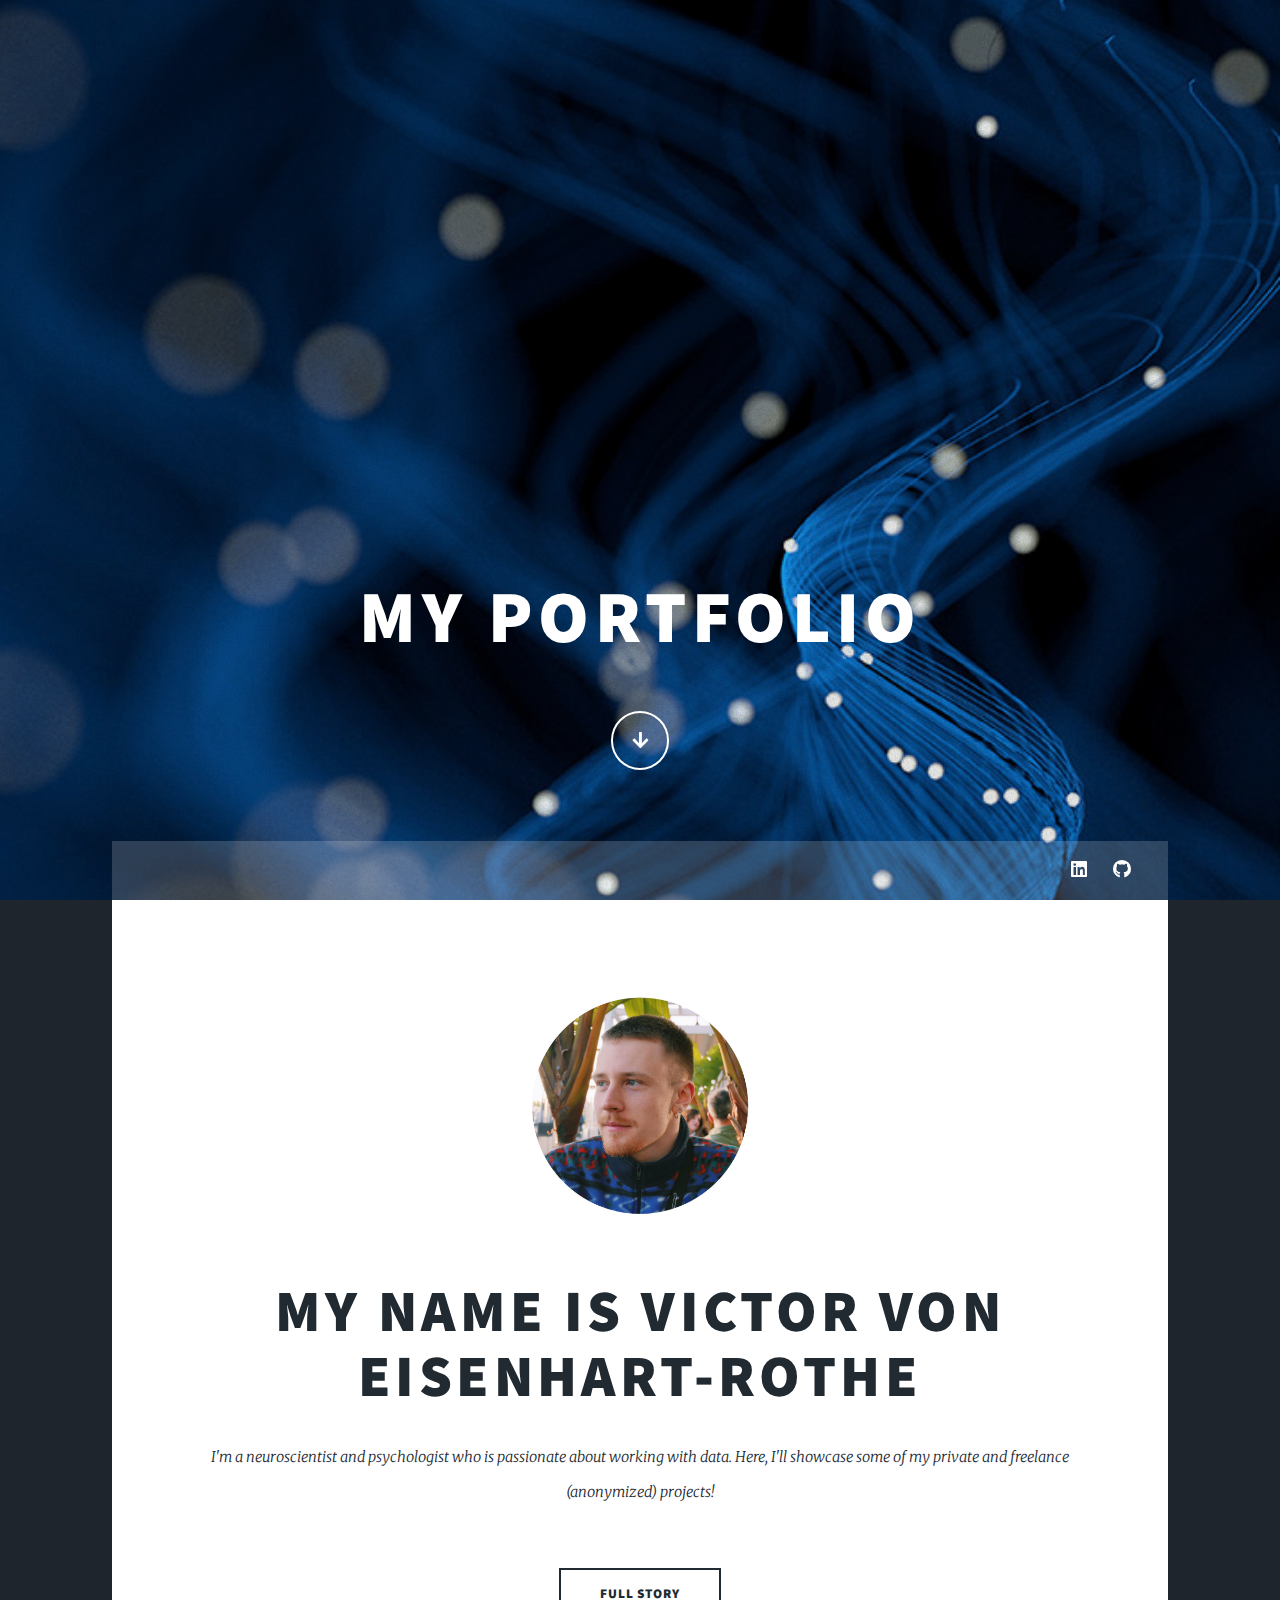
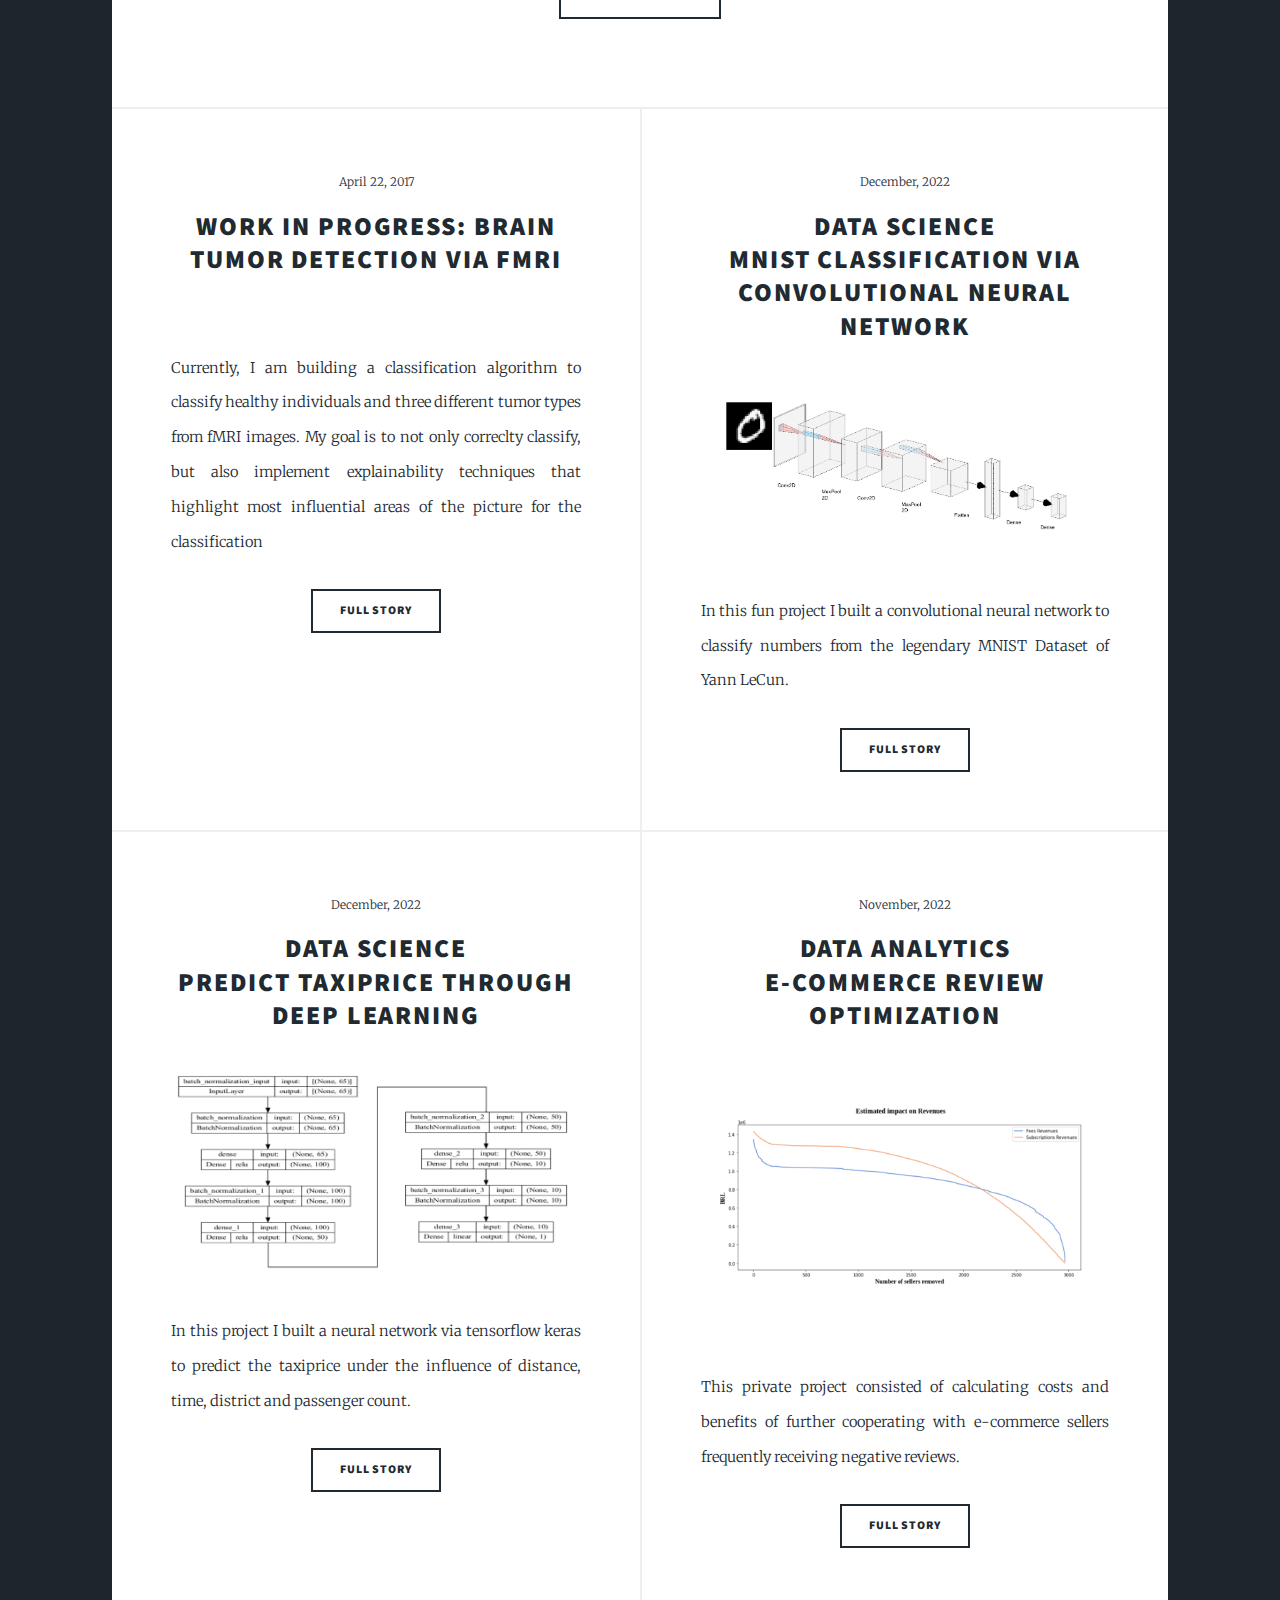
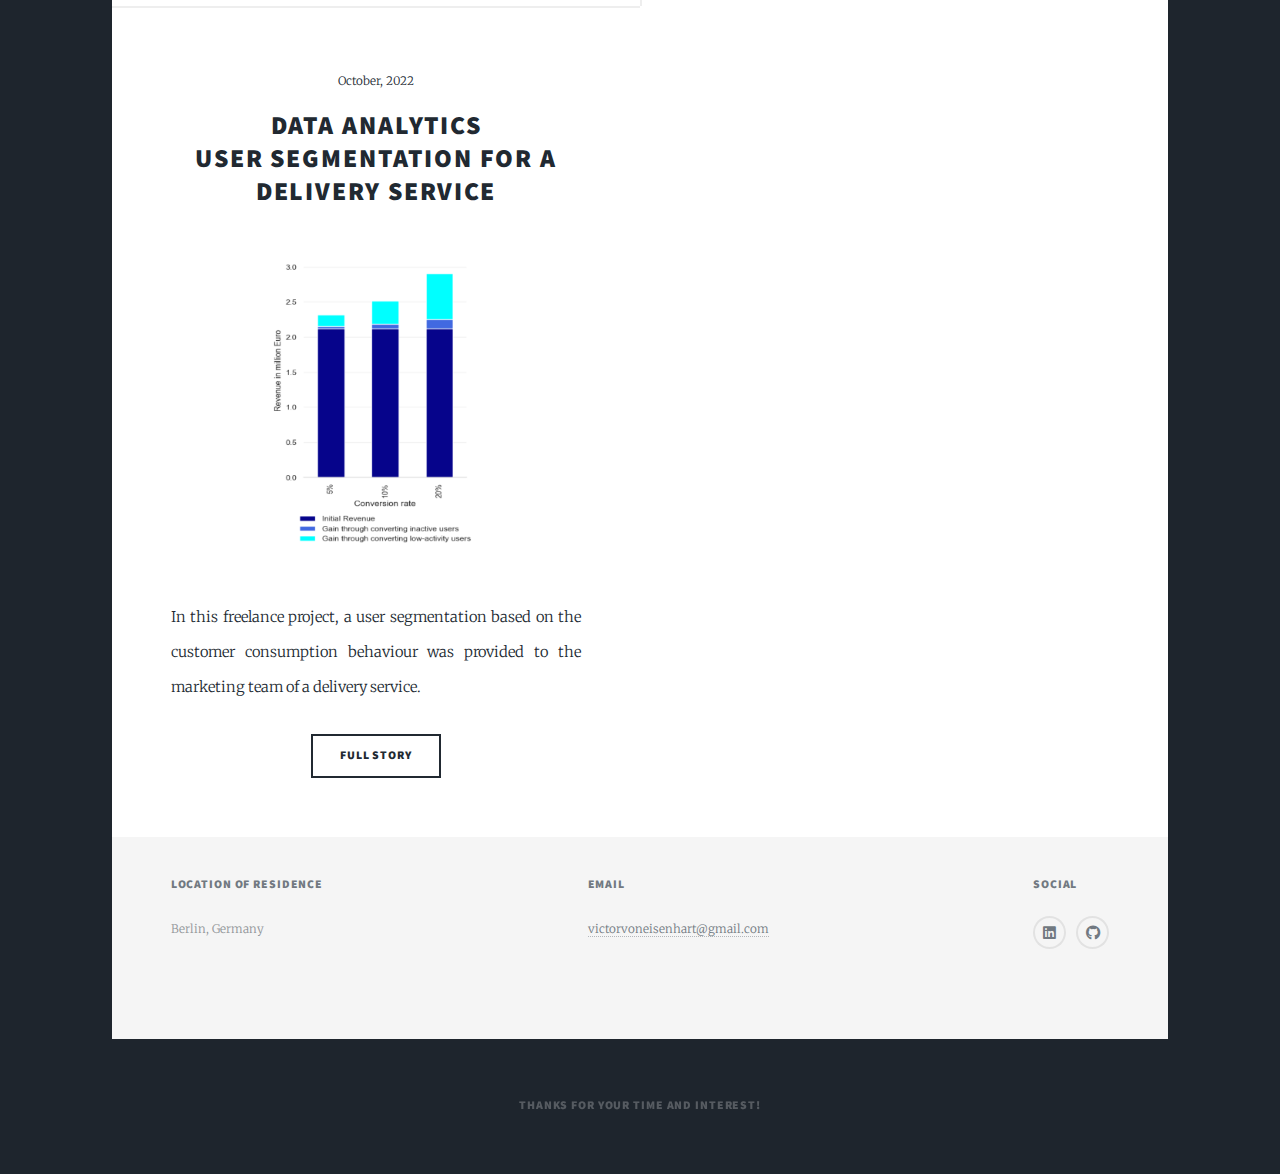
==== index.html @ d5efb704 "added projects" ====
<!DOCTYPE HTML>
<html>
	<head>
		<title>Portfolio - Victor von Eisenhart-Rothe</title>
		<meta charset="utf-8" />
		<meta name="viewport" content="width=device-width, initial-scale=1, user-scalable=no" />
		<link rel="stylesheet" href="assets/css/main.css" />
		<noscript><link rel="stylesheet" href="assets/css/noscript.css" /></noscript>
	</head>
	<body class="is-preload">

		<!-- Wrapper -->
			<div id="wrapper" class="fade-in">

				<!-- Intro -->
					<div id="intro">
						<h1> My Portfolio</h1>
						<p></p>
						<ul class="actions">
							<li><a href="#header" class="button icon solid solo fa-arrow-down scrolly">Continue</a></li>
						</ul>
					</div>

				<!-- Header -->
					<header id="header">
						<a class="logo">Portfolio</a>
					</header>

				<!-- Nav -->
					<nav id="nav">
						<ul class="links">

						</ul>
						<ul class="icons">
							<li><a href="https://www.linkedin.com/in/victor-von-eisenhart-rothe/" class="icon brands fa-linkedin"><span class="label">Instagram</span></a></li>
							<li><a href="https://github.com/Victorvone" class="icon brands fa-github"><span class="label">GitHub</span></a></li>
						</ul>
					</nav>

				<!-- Main -->
					<div id="main">

						<!-- Featured Post -->
							<article class="post featured">
                <a href="https://www.linkedin.com/in/victor-von-eisenhart-rothe" class="image main"><img src="images/Profle2.jpg" alt=""/></a>
                <header class="major">
									<h2>My name is Victor von Eisenhart-Rothe</h2>
									<p>I'm a neuroscientist and psychologist who is passionate about working with data. Here, I'll showcase some of my private and freelance (anonymized) projects!</p>
								</header>
                <ul class="actions special">
									<li><a href="#" class="button large">Full Story</a></li>
								</ul>
							</article>

						<!-- Posts -->
							<section class="posts">
								<!-- <article>
									<header>
										<span class="date">April 24, 2017</span>
										<h2><a href="#">Sed magna<br />
										ipsum faucibus</a></h2>
									</header>
									<a href="#" class="image fit"><img src="images/pic02.jpg" alt="" /></a>
									<p>Donec eget ex magna. Interdum et malesuada fames ac ante ipsum primis in faucibus. Pellentesque venenatis dolor imperdiet dolor mattis sagittis magna etiam.</p>
									<ul class="actions special">
										<li><a href="#" class="button">Full Story</a></li>
									</ul>
								</article> -->
								<article>
									<header>
										<span class="date">April 22, 2017</span>
										<h2><a href="#">Work in progress: Brain tumor detection via FMRI</a></h2>
									</header>
									<a href="#" class="image fit"><img src="images/fMRI.png" alt="" /></a>
									<p>Currently, I am building a classification algorithm to classify healthy individuals and three different tumor types from fMRI images.
                    My goal is to not only correclty classify, but also implement explainability techniques that highlight most influential areas of the picture for the classification</p>
									<ul class="actions special">
										<li><a href="#" class="button">Full Story</a></li>
									</ul>
								</article>
								<article>
									<header>
										<span class="date">December, 2022</span>
										<h2><a href="MNIST.html">Data Science <br> MNIST Classification via convolutional neural network</a></h2>
									</header>
									<a href="MNIST.html" class="image fit"><img src="images/CNN.png" alt="" /></a>
									<p>In this fun project I built a convolutional neural network to classify numbers from the legendary MNIST Dataset of Yann LeCun.</p>
									<ul class="actions special">
										<li><a href="MNIST.html" class="button">Full Story</a></li>
									</ul>
								</article>
								<article>
									<header>
										<span class="date">December, 2022</span>
										<h2><a href="Taxifare.html">Data Science<br>
										Predict taxiprice through deep learning</a></h2>
									</header>
									<a href="#Taxifare.html" class="image fit"><img src="images/NeuralNetwork.png" alt="" /></a>
									<p> In this project I built a neural network via tensorflow keras to predict the taxiprice under the influence of distance, time, district and passenger count. </p>
									<ul class="actions special">
										<li><a href="Taxifare.html" class="button">Full Story</a></li>
									</ul>
								</article>
								<article>
									<header>
										<span class="date">November, 2022</span>
										<h2><a href="Olist.html"> Data Analytics <br>
                      E-commerce review optimization </a></h2>
									</header>
									<a href="Olist.html" class="image fit"><img src="images/Olist.png" alt="" /></a>
									<p> This private project consisted of calculating costs and benefits of further cooperating with e-commerce sellers frequently receiving negative reviews.</p>
									<ul class="actions special">
										<li><a href="Olist.html" class="button">Full Story</a></li>
									</ul>
								</article>
								<article>
									<header>
										<span class="date">October, 2022</span>
										<h2><a href="#"> Data Analytics <br>
                      User segmentation for a delivery service</a></h2>
									</header>
									<a href="UserSegmentation.html" class="image fit"><img src="images/UserSegmentation2.png" alt="" /></a>
									<p>In this freelance project, a user segmentation based on the customer consumption behaviour was provided to the marketing team of a delivery service.</p>
									<ul class="actions special">
										<li><a href="UserSegmentation.html" class="button">Full Story</a></li>
									</ul>
								</article>
							</section>

						<!-- Footer
							<footer>
								< <div class="pagination">
									a href="#" class="previous">Prev</a>
									<a href="#" class="page active">1</a>
									<a href="#" class="page">2</a>
									<a href="#" class="page">3</a>
									<span class="extra">&hellip;</span>
									<a href="#" class="page">8</a>
									<a href="#" class="page">9</a>
									<a href="#" class="page">10</a>
									<a href="#" class="next">Next</a>
								</div>
							</footer> -->

					</div>

				<!-- Footer -->
					<footer id="footer">
						<section class="split contact">
							<section class="alt">
                <div style="display:flex; justify-content: space-between;">
                  <div>
                    <h3>Location of residence</h3>
                    <p>Berlin, Germany</p>
                  </div>
                  <div>
                    <h3>Email</h3>
								    <p><a href="victorvoneisenhart@gmail.com">victorvoneisenhart@gmail.com</a></p>
                  </div>
                  <div>
                    <h3>Social</h3>
								    <ul class="icons alt">
									    <li><a href="https://www.linkedin.com/in/victor-von-eisenhart-rothe/" class="icon brands fa-linkedin"><span class="label">Instagram</span></a></li>
							        <li><a href="https://github.com/Victorvone" class="icon brands fa-github"><span class="label">GitHub</span></a></li>
                  </div>
                </div>
              </section>
					</footer>

				<!-- Copyright -->
					<div id="copyright">
						<ul><li>Thanks for your time and interest! </li></ul>
					</div>
			</div>
		<!-- Scripts -->
			<script src="assets/js/jquery.min.js"></script>
			<script src="assets/js/jquery.scrollex.min.js"></script>
			<script src="assets/js/jquery.scrolly.min.js"></script>
			<script src="assets/js/browser.min.js"></script>
			<script src="assets/js/breakpoints.min.js"></script>
			<script src="assets/js/util.js"></script>
			<script src="assets/js/main.js"></script>
	</body>
</html>
---- assets/css/main.css ----
@import url(fontawesome-all.min.css);
@import url("https://fonts.googleapis.com/css?family=Merriweather:300,700,300italic,700italic|Source+Sans+Pro:900");

html, body, div, span, applet, object,
iframe, h1, h2, h3, h4, h5, h6, p, blockquote,
pre, a, abbr, acronym, address, big, cite,
code, del, dfn, em, img, ins, kbd, q, s, samp,
small, strike, strong, sub, sup, tt, var, b,
u, i, center, dl, dt, dd, ol, ul, li, fieldset,
form, label, legend, table, caption, tbody,
tfoot, thead, tr, th, td, article, aside,
canvas, details, embed, figure, figcaption,
footer, header, hgroup, menu, nav, output, ruby,
section, summary, time, mark, audio, video {
	margin: 0;
	padding: 0;
	border: 0;
	font-size: 100%;
	font: inherit;
	vertical-align: baseline;}

article, aside, details, figcaption, figure,
footer, header, hgroup, menu, nav, section {
	display: block;}

body {
	line-height: 1;
}

ol, ul {
	list-style: none;
}

blockquote, q {
	quotes: none;
}

	blockquote:before, blockquote:after, q:before, q:after {
		content: '';
		content: none;
	}

table {
	border-collapse: collapse;
	border-spacing: 0;
}

body {
	-webkit-text-size-adjust: none;
}

mark {
	background-color: transparent;
	color: inherit;
}

input::-moz-focus-inner {
	border: 0;
	padding: 0;
}

input, select, textarea {
	-moz-appearance: none;
	-webkit-appearance: none;
	-ms-appearance: none;
	appearance: none;
}

/* Basic */

	@-ms-viewport {
		width: device-width;
	}

	body {
		-ms-overflow-style: scrollbar;
	}

	@media screen and (max-width: 480px) {

		html, body {
			min-width: 320px;
		}

	}

	html {
		box-sizing: border-box;
	}

	*, *:before, *:after {
		box-sizing: inherit;
	}

	body {
		background-color: #1e252d;
	}

		body.is-preload *, body.is-preload *:before, body.is-preload *:after {
			-moz-animation: none !important;
			-webkit-animation: none !important;
			-ms-animation: none !important;
			animation: none !important;
			-moz-transition: none !important;
			-webkit-transition: none !important;
			-ms-transition: none !important;
			transition: none !important;
		}

/* Type */

	html {
		font-size: 16pt;
	}

		@media screen and (max-width: 1680px) {

			html {
				font-size: 12pt;
			}

		}

		@media screen and (max-width: 1280px) {

			html {
				font-size: 11pt;
			}

		}

		@media screen and (max-width: 360px) {

			html {
				font-size: 10pt;
			}

		}

	body {
		color: #212931;
	}

	body, input, select, textarea {
		font-family: "Merriweather", Georgia, serif;
		font-weight: 300;
		font-size: 1rem;
		line-height: 2.375;
	}

	a {
		-moz-transition: color 0.2s ease-in-out, background-color 0.2s ease-in-out, border-color 0.2s ease-in-out, box-shadow 0.2s ease-in-out;
		-webkit-transition: color 0.2s ease-in-out, background-color 0.2s ease-in-out, border-color 0.2s ease-in-out, box-shadow 0.2s ease-in-out;
		-ms-transition: color 0.2s ease-in-out, background-color 0.2s ease-in-out, border-color 0.2s ease-in-out, box-shadow 0.2s ease-in-out;
		transition: color 0.2s ease-in-out, background-color 0.2s ease-in-out, border-color 0.2s ease-in-out, box-shadow 0.2s ease-in-out;
		border-bottom: dotted 1px;
		text-decoration: none;
	}

		a:hover {
			border-bottom-color: transparent;
		}

	strong, b {
		font-weight: 600;
	}

	em, i {
		font-style: italic;
	}

	p {
		text-align: justify;
		margin: 0 0 2rem 0;
	}

	h1, h2, h3, h4, h5, h6 {
		font-family: "Source Sans Pro", Helvetica, sans-serif;
		font-weight: 900;
		line-height: 1.5;
		letter-spacing: 0.075em;
		text-transform: uppercase;
		margin: 0 0 1rem 0;
	}

		h1 a, h2 a, h3 a, h4 a, h5 a, h6 a {
			border-bottom: 0;
			color: inherit;
			text-decoration: none;
		}

	h1 {
		font-size: 4rem;
		line-height: 1.1;
		margin: 0 0 2rem 0;
	}

	h2 {
		font-size: 1.75rem;
		line-height: 1.3;
		margin: 0 0 1.5rem 0;
	}

	h3 {
		font-size: 1.25rem;
		margin: 0 0 1.5rem 0;
	}

	h4 {
		font-size: 1rem;
	}

	h5 {
		font-size: 0.9rem;
	}

	h6 {
		font-size: 0.8rem;
	}

	sub {
		font-size: 0.8rem;
		position: relative;
		top: 0.5rem;
	}

	sup {
		font-size: 0.8rem;
		position: relative;
		top: -0.5rem;
	}

	blockquote {
		border-left: solid 4px;
		font-style: italic;
		margin: 0 0 2rem 0;
		padding: 0.5rem 0 0.5rem 2rem;
	}

	code {
		border: solid 2px;
		font-family: "Courier New", monospace;
		font-size: 0.9rem;
		margin: 0 0.25rem;
		padding: 0.25rem 0.65rem;
	}

	pre {
		-webkit-overflow-scrolling: touch;
		font-family: "Courier New", monospace;
		font-size: 0.9rem;
		margin: 0 0 2rem 0;
	}

		pre code {
			display: block;
			line-height: 1.75;
			padding: 1rem 1.5rem;
			overflow-x: auto;
		}

	hr {
		border: 0;
		border-bottom: solid 2px;
		margin: 3rem 0;
	}

		hr.major {
			margin: 5rem 0;
		}

	.align-left {
		text-align: left;
	}

	.align-center {
		text-align: center;
	}

	.align-right {
		text-align: right;
	}

	input, select, textarea {
		color: #212931;
	}

	a {
		color: #212931;
		border-bottom-color: rgba(33, 41, 49, 0.5);
	}

		a:hover {
			border-bottom-color: transparent;
			color: #18bfef !important;
		}

	strong, b {
		color: #212931;
	}

	h1, h2, h3, h4, h5, h6 {
		color: #212931;
	}

	blockquote {
		border-left-color: #eeeeee;
	}

	code {
		background: rgba(220, 220, 220, 0.25);
		border-color: #eeeeee;
	}

	hr {
		border-bottom-color: #eeeeee;
	}

/* Row */

	.row {
		display: flex;
		flex-wrap: wrap;
		box-sizing: border-box;
		align-items: stretch;
	}

		.row > * {
			box-sizing: border-box;
		}

		.row.gtr-uniform > * > :last-child {
			margin-bottom: 0;
		}

		.row.aln-left {
			justify-content: flex-start;
		}

		.row.aln-center {
			justify-content: center;
		}

		.row.aln-right {
			justify-content: flex-end;
		}

		.row.aln-top {
			align-items: flex-start;
		}

		.row.aln-middle {
			align-items: center;
		}

		.row.aln-bottom {
			align-items: flex-end;
		}

		.row > .imp {
			order: -1;
		}

		.row > .col-1 {
			width: 8.33333%;
		}

		.row > .off-1 {
			margin-left: 8.33333%;
		}

		.row > .col-2 {
			width: 16.66667%;
		}

		.row > .off-2 {
			margin-left: 16.66667%;
		}

		.row > .col-3 {
			width: 25%;
		}

		.row > .off-3 {
			margin-left: 25%;
		}

		.row > .col-4 {
			width: 33.33333%;
		}

		.row > .off-4 {
			margin-left: 33.33333%;
		}

		.row > .col-5 {
			width: 41.66667%;
		}

		.row > .off-5 {
			margin-left: 41.66667%;
		}

		.row > .col-6 {
			width: 50%;
		}

		.row > .off-6 {
			margin-left: 50%;
		}

		.row > .col-7 {
			width: 58.33333%;
		}

		.row > .off-7 {
			margin-left: 58.33333%;
		}

		.row > .col-8 {
			width: 66.66667%;
		}

		.row > .off-8 {
			margin-left: 66.66667%;
		}

		.row > .col-9 {
			width: 75%;
		}

		.row > .off-9 {
			margin-left: 75%;
		}

		.row > .col-10 {
			width: 83.33333%;
		}

		.row > .off-10 {
			margin-left: 83.33333%;
		}

		.row > .col-11 {
			width: 91.66667%;
		}

		.row > .off-11 {
			margin-left: 91.66667%;
		}

		.row > .col-12 {
			width: 100%;
		}

		.row > .off-12 {
			margin-left: 100%;
		}

		.row.gtr-0 {
			margin-top: 0;
			margin-left: 0rem;
		}

			.row.gtr-0 > * {
				padding: 0 0 0 0rem;
			}

			.row.gtr-0.gtr-uniform {
				margin-top: 0rem;
			}

				.row.gtr-0.gtr-uniform > * {
					padding-top: 0rem;
				}

		.row.gtr-25 {
			margin-top: 0;
			margin-left: -0.375rem;
		}

			.row.gtr-25 > * {
				padding: 0 0 0 0.375rem;
			}

			.row.gtr-25.gtr-uniform {
				margin-top: -0.375rem;
			}

				.row.gtr-25.gtr-uniform > * {
					padding-top: 0.375rem;
				}

		.row.gtr-50 {
			margin-top: 0;
			margin-left: -0.75rem;
		}

			.row.gtr-50 > * {
				padding: 0 0 0 0.75rem;
			}

			.row.gtr-50.gtr-uniform {
				margin-top: -0.75rem;
			}

				.row.gtr-50.gtr-uniform > * {
					padding-top: 0.75rem;
				}

		.row {
			margin-top: 0;
			margin-left: -1.5rem;
		}

			.row > * {
				padding: 0 0 0 1.5rem;
			}

			.row.gtr-uniform {
				margin-top: -1.5rem;
			}

				.row.gtr-uniform > * {
					padding-top: 1.5rem;
				}

		.row.gtr-150 {
			margin-top: 0;
			margin-left: -2.25rem;
		}

			.row.gtr-150 > * {
				padding: 0 0 0 2.25rem;
			}

			.row.gtr-150.gtr-uniform {
				margin-top: -2.25rem;
			}

				.row.gtr-150.gtr-uniform > * {
					padding-top: 2.25rem;
				}

		.row.gtr-200 {
			margin-top: 0;
			margin-left: -3rem;
		}

			.row.gtr-200 > * {
				padding: 0 0 0 3rem;
			}

			.row.gtr-200.gtr-uniform {
				margin-top: -3rem;
			}

				.row.gtr-200.gtr-uniform > * {
					padding-top: 3rem;
				}

		@media screen and (max-width: 1680px) {

			.row {
				display: flex;
				flex-wrap: wrap;
				box-sizing: border-box;
				align-items: stretch;
			}

				.row > * {
					box-sizing: border-box;
				}

				.row.gtr-uniform > * > :last-child {
					margin-bottom: 0;
				}

				.row.aln-left {
					justify-content: flex-start;
				}

				.row.aln-center {
					justify-content: center;
				}

				.row.aln-right {
					justify-content: flex-end;
				}

				.row.aln-top {
					align-items: flex-start;
				}

				.row.aln-middle {
					align-items: center;
				}

				.row.aln-bottom {
					align-items: flex-end;
				}

				.row > .imp-xlarge {
					order: -1;
				}

				.row > .col-1-xlarge {
					width: 8.33333%;
				}

				.row > .off-1-xlarge {
					margin-left: 8.33333%;
				}

				.row > .col-2-xlarge {
					width: 16.66667%;
				}

				.row > .off-2-xlarge {
					margin-left: 16.66667%;
				}

				.row > .col-3-xlarge {
					width: 25%;
				}

				.row > .off-3-xlarge {
					margin-left: 25%;
				}

				.row > .col-4-xlarge {
					width: 33.33333%;
				}

				.row > .off-4-xlarge {
					margin-left: 33.33333%;
				}

				.row > .col-5-xlarge {
					width: 41.66667%;
				}

				.row > .off-5-xlarge {
					margin-left: 41.66667%;
				}

				.row > .col-6-xlarge {
					width: 50%;
				}

				.row > .off-6-xlarge {
					margin-left: 50%;
				}

				.row > .col-7-xlarge {
					width: 58.33333%;
				}

				.row > .off-7-xlarge {
					margin-left: 58.33333%;
				}

				.row > .col-8-xlarge {
					width: 66.66667%;
				}

				.row > .off-8-xlarge {
					margin-left: 66.66667%;
				}

				.row > .col-9-xlarge {
					width: 75%;
				}

				.row > .off-9-xlarge {
					margin-left: 75%;
				}

				.row > .col-10-xlarge {
					width: 83.33333%;
				}

				.row > .off-10-xlarge {
					margin-left: 83.33333%;
				}

				.row > .col-11-xlarge {
					width: 91.66667%;
				}

				.row > .off-11-xlarge {
					margin-left: 91.66667%;
				}

				.row > .col-12-xlarge {
					width: 100%;
				}

				.row > .off-12-xlarge {
					margin-left: 100%;
				}

				.row.gtr-0 {
					margin-top: 0;
					margin-left: 0rem;
				}

					.row.gtr-0 > * {
						padding: 0 0 0 0rem;
					}

					.row.gtr-0.gtr-uniform {
						margin-top: 0rem;
					}

						.row.gtr-0.gtr-uniform > * {
							padding-top: 0rem;
						}

				.row.gtr-25 {
					margin-top: 0;
					margin-left: -0.375rem;
				}

					.row.gtr-25 > * {
						padding: 0 0 0 0.375rem;
					}

					.row.gtr-25.gtr-uniform {
						margin-top: -0.375rem;
					}

						.row.gtr-25.gtr-uniform > * {
							padding-top: 0.375rem;
						}

				.row.gtr-50 {
					margin-top: 0;
					margin-left: -0.75rem;
				}

					.row.gtr-50 > * {
						padding: 0 0 0 0.75rem;
					}

					.row.gtr-50.gtr-uniform {
						margin-top: -0.75rem;
					}

						.row.gtr-50.gtr-uniform > * {
							padding-top: 0.75rem;
						}

				.row {
					margin-top: 0;
					margin-left: -1.5rem;
				}

					.row > * {
						padding: 0 0 0 1.5rem;
					}

					.row.gtr-uniform {
						margin-top: -1.5rem;
					}

						.row.gtr-uniform > * {
							padding-top: 1.5rem;
						}

				.row.gtr-150 {
					margin-top: 0;
					margin-left: -2.25rem;
				}

					.row.gtr-150 > * {
						padding: 0 0 0 2.25rem;
					}

					.row.gtr-150.gtr-uniform {
						margin-top: -2.25rem;
					}

						.row.gtr-150.gtr-uniform > * {
							padding-top: 2.25rem;
						}

				.row.gtr-200 {
					margin-top: 0;
					margin-left: -3rem;
				}

					.row.gtr-200 > * {
						padding: 0 0 0 3rem;
					}

					.row.gtr-200.gtr-uniform {
						margin-top: -3rem;
					}

						.row.gtr-200.gtr-uniform > * {
							padding-top: 3rem;
						}

		}

		@media screen and (max-width: 1280px) {

			.row {
				display: flex;
				flex-wrap: wrap;
				box-sizing: border-box;
				align-items: stretch;
			}

				.row > * {
					box-sizing: border-box;
				}

				.row.gtr-uniform > * > :last-child {
					margin-bottom: 0;
				}

				.row.aln-left {
					justify-content: flex-start;
				}

				.row.aln-center {
					justify-content: center;
				}

				.row.aln-right {
					justify-content: flex-end;
				}

				.row.aln-top {
					align-items: flex-start;
				}

				.row.aln-middle {
					align-items: center;
				}

				.row.aln-bottom {
					align-items: flex-end;
				}

				.row > .imp-large {
					order: -1;
				}

				.row > .col-1-large {
					width: 8.33333%;
				}

				.row > .off-1-large {
					margin-left: 8.33333%;
				}

				.row > .col-2-large {
					width: 16.66667%;
				}

				.row > .off-2-large {
					margin-left: 16.66667%;
				}

				.row > .col-3-large {
					width: 25%;
				}

				.row > .off-3-large {
					margin-left: 25%;
				}

				.row > .col-4-large {
					width: 33.33333%;
				}

				.row > .off-4-large {
					margin-left: 33.33333%;
				}

				.row > .col-5-large {
					width: 41.66667%;
				}

				.row > .off-5-large {
					margin-left: 41.66667%;
				}

				.row > .col-6-large {
					width: 50%;
				}

				.row > .off-6-large {
					margin-left: 50%;
				}

				.row > .col-7-large {
					width: 58.33333%;
				}

				.row > .off-7-large {
					margin-left: 58.33333%;
				}

				.row > .col-8-large {
					width: 66.66667%;
				}

				.row > .off-8-large {
					margin-left: 66.66667%;
				}

				.row > .col-9-large {
					width: 75%;
				}

				.row > .off-9-large {
					margin-left: 75%;
				}

				.row > .col-10-large {
					width: 83.33333%;
				}

				.row > .off-10-large {
					margin-left: 83.33333%;
				}

				.row > .col-11-large {
					width: 91.66667%;
				}

				.row > .off-11-large {
					margin-left: 91.66667%;
				}

				.row > .col-12-large {
					width: 100%;
				}

				.row > .off-12-large {
					margin-left: 100%;
				}

				.row.gtr-0 {
					margin-top: 0;
					margin-left: 0rem;
				}

					.row.gtr-0 > * {
						padding: 0 0 0 0rem;
					}

					.row.gtr-0.gtr-uniform {
						margin-top: 0rem;
					}

						.row.gtr-0.gtr-uniform > * {
							padding-top: 0rem;
						}

				.row.gtr-25 {
					margin-top: 0;
					margin-left: -0.375rem;
				}

					.row.gtr-25 > * {
						padding: 0 0 0 0.375rem;
					}

					.row.gtr-25.gtr-uniform {
						margin-top: -0.375rem;
					}

						.row.gtr-25.gtr-uniform > * {
							padding-top: 0.375rem;
						}

				.row.gtr-50 {
					margin-top: 0;
					margin-left: -0.75rem;
				}

					.row.gtr-50 > * {
						padding: 0 0 0 0.75rem;
					}

					.row.gtr-50.gtr-uniform {
						margin-top: -0.75rem;
					}

						.row.gtr-50.gtr-uniform > * {
							padding-top: 0.75rem;
						}

				.row {
					margin-top: 0;
					margin-left: -1.5rem;
				}

					.row > * {
						padding: 0 0 0 1.5rem;
					}

					.row.gtr-uniform {
						margin-top: -1.5rem;
					}

						.row.gtr-uniform > * {
							padding-top: 1.5rem;
						}

				.row.gtr-150 {
					margin-top: 0;
					margin-left: -2.25rem;
				}

					.row.gtr-150 > * {
						padding: 0 0 0 2.25rem;
					}

					.row.gtr-150.gtr-uniform {
						margin-top: -2.25rem;
					}

						.row.gtr-150.gtr-uniform > * {
							padding-top: 2.25rem;
						}

				.row.gtr-200 {
					margin-top: 0;
					margin-left: -3rem;
				}

					.row.gtr-200 > * {
						padding: 0 0 0 3rem;
					}

					.row.gtr-200.gtr-uniform {
						margin-top: -3rem;
					}

						.row.gtr-200.gtr-uniform > * {
							padding-top: 3rem;
						}

		}

		@media screen and (max-width: 980px) {

			.row {
				display: flex;
				flex-wrap: wrap;
				box-sizing: border-box;
				align-items: stretch;
			}

				.row > * {
					box-sizing: border-box;
				}

				.row.gtr-uniform > * > :last-child {
					margin-bottom: 0;
				}

				.row.aln-left {
					justify-content: flex-start;
				}

				.row.aln-center {
					justify-content: center;
				}

				.row.aln-right {
					justify-content: flex-end;
				}

				.row.aln-top {
					align-items: flex-start;
				}

				.row.aln-middle {
					align-items: center;
				}

				.row.aln-bottom {
					align-items: flex-end;
				}

				.row > .imp-medium {
					order: -1;
				}

				.row > .col-1-medium {
					width: 8.33333%;
				}

				.row > .off-1-medium {
					margin-left: 8.33333%;
				}

				.row > .col-2-medium {
					width: 16.66667%;
				}

				.row > .off-2-medium {
					margin-left: 16.66667%;
				}

				.row > .col-3-medium {
					width: 25%;
				}

				.row > .off-3-medium {
					margin-left: 25%;
				}

				.row > .col-4-medium {
					width: 33.33333%;
				}

				.row > .off-4-medium {
					margin-left: 33.33333%;
				}

				.row > .col-5-medium {
					width: 41.66667%;
				}

				.row > .off-5-medium {
					margin-left: 41.66667%;
				}

				.row > .col-6-medium {
					width: 50%;
				}

				.row > .off-6-medium {
					margin-left: 50%;
				}

				.row > .col-7-medium {
					width: 58.33333%;
				}

				.row > .off-7-medium {
					margin-left: 58.33333%;
				}

				.row > .col-8-medium {
					width: 66.66667%;
				}

				.row > .off-8-medium {
					margin-left: 66.66667%;
				}

				.row > .col-9-medium {
					width: 75%;
				}

				.row > .off-9-medium {
					margin-left: 75%;
				}

				.row > .col-10-medium {
					width: 83.33333%;
				}

				.row > .off-10-medium {
					margin-left: 83.33333%;
				}

				.row > .col-11-medium {
					width: 91.66667%;
				}

				.row > .off-11-medium {
					margin-left: 91.66667%;
				}

				.row > .col-12-medium {
					width: 100%;
				}

				.row > .off-12-medium {
					margin-left: 100%;
				}

				.row.gtr-0 {
					margin-top: 0;
					margin-left: 0rem;
				}

					.row.gtr-0 > * {
						padding: 0 0 0 0rem;
					}

					.row.gtr-0.gtr-uniform {
						margin-top: 0rem;
					}

						.row.gtr-0.gtr-uniform > * {
							padding-top: 0rem;
						}

				.row.gtr-25 {
					margin-top: 0;
					margin-left: -0.375rem;
				}

					.row.gtr-25 > * {
						padding: 0 0 0 0.375rem;
					}

					.row.gtr-25.gtr-uniform {
						margin-top: -0.375rem;
					}

						.row.gtr-25.gtr-uniform > * {
							padding-top: 0.375rem;
						}

				.row.gtr-50 {
					margin-top: 0;
					margin-left: -0.75rem;
				}

					.row.gtr-50 > * {
						padding: 0 0 0 0.75rem;
					}

					.row.gtr-50.gtr-uniform {
						margin-top: -0.75rem;
					}

						.row.gtr-50.gtr-uniform > * {
							padding-top: 0.75rem;
						}

				.row {
					margin-top: 0;
					margin-left: -1.5rem;
				}

					.row > * {
						padding: 0 0 0 1.5rem;
					}

					.row.gtr-uniform {
						margin-top: -1.5rem;
					}

						.row.gtr-uniform > * {
							padding-top: 1.5rem;
						}

				.row.gtr-150 {
					margin-top: 0;
					margin-left: -2.25rem;
				}

					.row.gtr-150 > * {
						padding: 0 0 0 2.25rem;
					}

					.row.gtr-150.gtr-uniform {
						margin-top: -2.25rem;
					}

						.row.gtr-150.gtr-uniform > * {
							padding-top: 2.25rem;
						}

				.row.gtr-200 {
					margin-top: 0;
					margin-left: -3rem;
				}

					.row.gtr-200 > * {
						padding: 0 0 0 3rem;
					}

					.row.gtr-200.gtr-uniform {
						margin-top: -3rem;
					}

						.row.gtr-200.gtr-uniform > * {
							padding-top: 3rem;
						}

		}

		@media screen and (max-width: 736px) {

			.row {
				display: flex;
				flex-wrap: wrap;
				box-sizing: border-box;
				align-items: stretch;
			}

				.row > * {
					box-sizing: border-box;
				}

				.row.gtr-uniform > * > :last-child {
					margin-bottom: 0;
				}

				.row.aln-left {
					justify-content: flex-start;
				}

				.row.aln-center {
					justify-content: center;
				}

				.row.aln-right {
					justify-content: flex-end;
				}

				.row.aln-top {
					align-items: flex-start;
				}

				.row.aln-middle {
					align-items: center;
				}

				.row.aln-bottom {
					align-items: flex-end;
				}

				.row > .imp-small {
					order: -1;
				}

				.row > .col-1-small {
					width: 8.33333%;
				}

				.row > .off-1-small {
					margin-left: 8.33333%;
				}

				.row > .col-2-small {
					width: 16.66667%;
				}

				.row > .off-2-small {
					margin-left: 16.66667%;
				}

				.row > .col-3-small {
					width: 25%;
				}

				.row > .off-3-small {
					margin-left: 25%;
				}

				.row > .col-4-small {
					width: 33.33333%;
				}

				.row > .off-4-small {
					margin-left: 33.33333%;
				}

				.row > .col-5-small {
					width: 41.66667%;
				}

				.row > .off-5-small {
					margin-left: 41.66667%;
				}

				.row > .col-6-small {
					width: 50%;
				}

				.row > .off-6-small {
					margin-left: 50%;
				}

				.row > .col-7-small {
					width: 58.33333%;
				}

				.row > .off-7-small {
					margin-left: 58.33333%;
				}

				.row > .col-8-small {
					width: 66.66667%;
				}

				.row > .off-8-small {
					margin-left: 66.66667%;
				}

				.row > .col-9-small {
					width: 75%;
				}

				.row > .off-9-small {
					margin-left: 75%;
				}

				.row > .col-10-small {
					width: 83.33333%;
				}

				.row > .off-10-small {
					margin-left: 83.33333%;
				}

				.row > .col-11-small {
					width: 91.66667%;
				}

				.row > .off-11-small {
					margin-left: 91.66667%;
				}

				.row > .col-12-small {
					width: 100%;
				}

				.row > .off-12-small {
					margin-left: 100%;
				}

				.row.gtr-0 {
					margin-top: 0;
					margin-left: 0rem;
				}

					.row.gtr-0 > * {
						padding: 0 0 0 0rem;
					}

					.row.gtr-0.gtr-uniform {
						margin-top: 0rem;
					}

						.row.gtr-0.gtr-uniform > * {
							padding-top: 0rem;
						}

				.row.gtr-25 {
					margin-top: 0;
					margin-left: -0.375rem;
				}

					.row.gtr-25 > * {
						padding: 0 0 0 0.375rem;
					}

					.row.gtr-25.gtr-uniform {
						margin-top: -0.375rem;
					}

						.row.gtr-25.gtr-uniform > * {
							padding-top: 0.375rem;
						}

				.row.gtr-50 {
					margin-top: 0;
					margin-left: -0.75rem;
				}

					.row.gtr-50 > * {
						padding: 0 0 0 0.75rem;
					}

					.row.gtr-50.gtr-uniform {
						margin-top: -0.75rem;
					}

						.row.gtr-50.gtr-uniform > * {
							padding-top: 0.75rem;
						}

				.row {
					margin-top: 0;
					margin-left: -1.5rem;
				}

					.row > * {
						padding: 0 0 0 1.5rem;
					}

					.row.gtr-uniform {
						margin-top: -1.5rem;
					}

						.row.gtr-uniform > * {
							padding-top: 1.5rem;
						}

				.row.gtr-150 {
					margin-top: 0;
					margin-left: -2.25rem;
				}

					.row.gtr-150 > * {
						padding: 0 0 0 2.25rem;
					}

					.row.gtr-150.gtr-uniform {
						margin-top: -2.25rem;
					}

						.row.gtr-150.gtr-uniform > * {
							padding-top: 2.25rem;
						}

				.row.gtr-200 {
					margin-top: 0;
					margin-left: -3rem;
				}

					.row.gtr-200 > * {
						padding: 0 0 0 3rem;
					}

					.row.gtr-200.gtr-uniform {
						margin-top: -3rem;
					}

						.row.gtr-200.gtr-uniform > * {
							padding-top: 3rem;
						}

		}

		@media screen and (max-width: 480px) {

			.row {
				display: flex;
				flex-wrap: wrap;
				box-sizing: border-box;
				align-items: stretch;
			}

				.row > * {
					box-sizing: border-box;
				}

				.row.gtr-uniform > * > :last-child {
					margin-bottom: 0;
				}

				.row.aln-left {
					justify-content: flex-start;
				}

				.row.aln-center {
					justify-content: center;
				}

				.row.aln-right {
					justify-content: flex-end;
				}

				.row.aln-top {
					align-items: flex-start;
				}

				.row.aln-middle {
					align-items: center;
				}

				.row.aln-bottom {
					align-items: flex-end;
				}

				.row > .imp-xsmall {
					order: -1;
				}

				.row > .col-1-xsmall {
					width: 8.33333%;
				}

				.row > .off-1-xsmall {
					margin-left: 8.33333%;
				}

				.row > .col-2-xsmall {
					width: 16.66667%;
				}

				.row > .off-2-xsmall {
					margin-left: 16.66667%;
				}

				.row > .col-3-xsmall {
					width: 25%;
				}

				.row > .off-3-xsmall {
					margin-left: 25%;
				}

				.row > .col-4-xsmall {
					width: 33.33333%;
				}

				.row > .off-4-xsmall {
					margin-left: 33.33333%;
				}

				.row > .col-5-xsmall {
					width: 41.66667%;
				}

				.row > .off-5-xsmall {
					margin-left: 41.66667%;
				}

				.row > .col-6-xsmall {
					width: 50%;
				}

				.row > .off-6-xsmall {
					margin-left: 50%;
				}

				.row > .col-7-xsmall {
					width: 58.33333%;
				}

				.row > .off-7-xsmall {
					margin-left: 58.33333%;
				}

				.row > .col-8-xsmall {
					width: 66.66667%;
				}

				.row > .off-8-xsmall {
					margin-left: 66.66667%;
				}

				.row > .col-9-xsmall {
					width: 75%;
				}

				.row > .off-9-xsmall {
					margin-left: 75%;
				}

				.row > .col-10-xsmall {
					width: 83.33333%;
				}

				.row > .off-10-xsmall {
					margin-left: 83.33333%;
				}

				.row > .col-11-xsmall {
					width: 91.66667%;
				}

				.row > .off-11-xsmall {
					margin-left: 91.66667%;
				}

				.row > .col-12-xsmall {
					width: 100%;
				}

				.row > .off-12-xsmall {
					margin-left: 100%;
				}

				.row.gtr-0 {
					margin-top: 0;
					margin-left: 0rem;
				}

					.row.gtr-0 > * {
						padding: 0 0 0 0rem;
					}

					.row.gtr-0.gtr-uniform {
						margin-top: 0rem;
					}

						.row.gtr-0.gtr-uniform > * {
							padding-top: 0rem;
						}

				.row.gtr-25 {
					margin-top: 0;
					margin-left: -0.375rem;
				}

					.row.gtr-25 > * {
						padding: 0 0 0 0.375rem;
					}

					.row.gtr-25.gtr-uniform {
						margin-top: -0.375rem;
					}

						.row.gtr-25.gtr-uniform > * {
							padding-top: 0.375rem;
						}

				.row.gtr-50 {
					margin-top: 0;
					margin-left: -0.75rem;
				}

					.row.gtr-50 > * {
						padding: 0 0 0 0.75rem;
					}

					.row.gtr-50.gtr-uniform {
						margin-top: -0.75rem;
					}

						.row.gtr-50.gtr-uniform > * {
							padding-top: 0.75rem;
						}

				.row {
					margin-top: 0;
					margin-left: -1.5rem;
				}

					.row > * {
						padding: 0 0 0 1.5rem;
					}

					.row.gtr-uniform {
						margin-top: -1.5rem;
					}

						.row.gtr-uniform > * {
							padding-top: 1.5rem;
						}

				.row.gtr-150 {
					margin-top: 0;
					margin-left: -2.25rem;
				}

					.row.gtr-150 > * {
						padding: 0 0 0 2.25rem;
					}

					.row.gtr-150.gtr-uniform {
						margin-top: -2.25rem;
					}

						.row.gtr-150.gtr-uniform > * {
							padding-top: 2.25rem;
						}

				.row.gtr-200 {
					margin-top: 0;
					margin-left: -3rem;
				}

					.row.gtr-200 > * {
						padding: 0 0 0 3rem;
					}

					.row.gtr-200.gtr-uniform {
						margin-top: -3rem;
					}

						.row.gtr-200.gtr-uniform > * {
							padding-top: 3rem;
						}

		}

		@media screen and (max-width: 360px) {

			.row {
				display: flex;
				flex-wrap: wrap;
				box-sizing: border-box;
				align-items: stretch;
			}

				.row > * {
					box-sizing: border-box;
				}

				.row.gtr-uniform > * > :last-child {
					margin-bottom: 0;
				}

				.row.aln-left {
					justify-content: flex-start;
				}

				.row.aln-center {
					justify-content: center;
				}

				.row.aln-right {
					justify-content: flex-end;
				}

				.row.aln-top {
					align-items: flex-start;
				}

				.row.aln-middle {
					align-items: center;
				}

				.row.aln-bottom {
					align-items: flex-end;
				}

				.row > .imp-xxsmall {
					order: -1;
				}

				.row > .col-1-xxsmall {
					width: 8.33333%;
				}

				.row > .off-1-xxsmall {
					margin-left: 8.33333%;
				}

				.row > .col-2-xxsmall {
					width: 16.66667%;
				}

				.row > .off-2-xxsmall {
					margin-left: 16.66667%;
				}

				.row > .col-3-xxsmall {
					width: 25%;
				}

				.row > .off-3-xxsmall {
					margin-left: 25%;
				}

				.row > .col-4-xxsmall {
					width: 33.33333%;
				}

				.row > .off-4-xxsmall {
					margin-left: 33.33333%;
				}

				.row > .col-5-xxsmall {
					width: 41.66667%;
				}

				.row > .off-5-xxsmall {
					margin-left: 41.66667%;
				}

				.row > .col-6-xxsmall {
					width: 50%;
				}

				.row > .off-6-xxsmall {
					margin-left: 50%;
				}

				.row > .col-7-xxsmall {
					width: 58.33333%;
				}

				.row > .off-7-xxsmall {
					margin-left: 58.33333%;
				}

				.row > .col-8-xxsmall {
					width: 66.66667%;
				}

				.row > .off-8-xxsmall {
					margin-left: 66.66667%;
				}

				.row > .col-9-xxsmall {
					width: 75%;
				}

				.row > .off-9-xxsmall {
					margin-left: 75%;
				}

				.row > .col-10-xxsmall {
					width: 83.33333%;
				}

				.row > .off-10-xxsmall {
					margin-left: 83.33333%;
				}

				.row > .col-11-xxsmall {
					width: 91.66667%;
				}

				.row > .off-11-xxsmall {
					margin-left: 91.66667%;
				}

				.row > .col-12-xxsmall {
					width: 100%;
				}

				.row > .off-12-xxsmall {
					margin-left: 100%;
				}

				.row.gtr-0 {
					margin-top: 0;
					margin-left: 0rem;
				}

					.row.gtr-0 > * {
						padding: 0 0 0 0rem;
					}

					.row.gtr-0.gtr-uniform {
						margin-top: 0rem;
					}

						.row.gtr-0.gtr-uniform > * {
							padding-top: 0rem;
						}

				.row.gtr-25 {
					margin-top: 0;
					margin-left: -0.375rem;
				}

					.row.gtr-25 > * {
						padding: 0 0 0 0.375rem;
					}

					.row.gtr-25.gtr-uniform {
						margin-top: -0.375rem;
					}

						.row.gtr-25.gtr-uniform > * {
							padding-top: 0.375rem;
						}

				.row.gtr-50 {
					margin-top: 0;
					margin-left: -0.75rem;
				}

					.row.gtr-50 > * {
						padding: 0 0 0 0.75rem;
					}

					.row.gtr-50.gtr-uniform {
						margin-top: -0.75rem;
					}

						.row.gtr-50.gtr-uniform > * {
							padding-top: 0.75rem;
						}

				.row {
					margin-top: 0;
					margin-left: -1.5rem;
				}

					.row > * {
						padding: 0 0 0 1.5rem;
					}

					.row.gtr-uniform {
						margin-top: -1.5rem;
					}

						.row.gtr-uniform > * {
							padding-top: 1.5rem;
						}

				.row.gtr-150 {
					margin-top: 0;
					margin-left: -2.25rem;
				}

					.row.gtr-150 > * {
						padding: 0 0 0 2.25rem;
					}

					.row.gtr-150.gtr-uniform {
						margin-top: -2.25rem;
					}

						.row.gtr-150.gtr-uniform > * {
							padding-top: 2.25rem;
						}

				.row.gtr-200 {
					margin-top: 0;
					margin-left: -3rem;
				}

					.row.gtr-200 > * {
						padding: 0 0 0 3rem;
					}

					.row.gtr-200.gtr-uniform {
						margin-top: -3rem;
					}

						.row.gtr-200.gtr-uniform > * {
							padding-top: 3rem;
						}

		}

/* Box */

	.box {
		border: solid 2px;
		margin-bottom: 2rem;
		padding: 1.5rem;
	}

		.box > :last-child,
		.box > :last-child > :last-child,
		.box > :last-child > :last-child > :last-child {
			margin-bottom: 0;
		}

		.box.alt {
			border: 0;
			border-radius: 0;
			padding: 0;
		}

	.box {
		border-color: #eeeeee;
	}

/* Button */

	input[type="submit"],
	input[type="reset"],
	input[type="button"],
	button,
	.button {
		-moz-appearance: none;
		-webkit-appearance: none;
		-ms-appearance: none;
		appearance: none;
		-moz-transition: background-color 0.2s ease-in-out, box-shadow 0.2s ease-in-out, color 0.2s ease-in-out;
		-webkit-transition: background-color 0.2s ease-in-out, box-shadow 0.2s ease-in-out, color 0.2s ease-in-out;
		-ms-transition: background-color 0.2s ease-in-out, box-shadow 0.2s ease-in-out, color 0.2s ease-in-out;
		transition: background-color 0.2s ease-in-out, box-shadow 0.2s ease-in-out, color 0.2s ease-in-out;
		border: 0;
		border-radius: 0;
		cursor: pointer;
		display: inline-block;
		font-family: "Source Sans Pro", Helvetica, sans-serif;
		font-size: 0.8rem;
		font-weight: 900;
		letter-spacing: 0.075em;
		height: 3rem;
		line-height: 3rem;
		padding: 0 2rem;
		text-align: center;
		text-decoration: none;
		text-transform: uppercase;
		white-space: nowrap;
	}

		input[type="submit"].icon:before,
		input[type="reset"].icon:before,
		input[type="button"].icon:before,
		button.icon:before,
		.button.icon:before {
			margin-right: 0.5rem;
		}

		input[type="submit"].icon.solo,
		input[type="reset"].icon.solo,
		input[type="button"].icon.solo,
		button.icon.solo,
		.button.icon.solo {
			position: relative;
			width: 4rem;
			height: 4rem;
			line-height: 4rem;
			border-radius: 4rem;
			text-indent: 4rem;
			overflow: hidden;
			padding: 0;
			white-space: nowrap;
		}

			input[type="submit"].icon.solo:before,
			input[type="reset"].icon.solo:before,
			input[type="button"].icon.solo:before,
			button.icon.solo:before,
			.button.icon.solo:before {
				position: absolute;
				display: block;
				top: 0;
				left: 0;
				width: inherit;
				height: inherit;
				line-height: inherit;
				font-size: 1.25rem;
				margin-right: 0;
				text-align: center;
				text-indent: 0;
			}

		input[type="submit"].fit,
		input[type="reset"].fit,
		input[type="button"].fit,
		button.fit,
		.button.fit {
			width: 100%;
		}

		input[type="submit"].small,
		input[type="reset"].small,
		input[type="button"].small,
		button.small,
		.button.small {
			font-size: 0.7rem;
			height: 2.5rem;
			line-height: 2.5rem;
			padding: 0 1.5rem;
		}

		input[type="submit"].large,
		input[type="reset"].large,
		input[type="button"].large,
		button.large,
		.button.large {
			font-size: 0.9rem;
			height: 3.5rem;
			line-height: 3.5rem;
			padding: 0 2.75rem;
		}

		@media screen and (max-width: 980px) {

			input[type="submit"],
			input[type="reset"],
			input[type="button"],
			button,
			.button {
				font-size: 0.9rem;
				height: 3.25rem;
				line-height: 3.25rem;
			}

				input[type="submit"].large,
				input[type="reset"].large,
				input[type="button"].large,
				button.large,
				.button.large {
					font-size: 1rem;
					height: 3.75rem;
					line-height: 3.75rem;
				}

		}

		input[type="submit"].disabled, input[type="submit"]:disabled,
		input[type="reset"].disabled,
		input[type="reset"]:disabled,
		input[type="button"].disabled,
		input[type="button"]:disabled,
		button.disabled,
		button:disabled,
		.button.disabled,
		.button:disabled {
			pointer-events: none;
			opacity: 0.25;
		}

	input[type="submit"],
	input[type="reset"],
	input[type="button"],
	button,
	.button {
		background-color: transparent;
		box-shadow: inset 0 0 0 2px #212931;
		color: #212931 !important;
	}

		input[type="submit"]:hover,
		input[type="reset"]:hover,
		input[type="button"]:hover,
		button:hover,
		.button:hover {
			box-shadow: inset 0 0 0 2px #18bfef;
			color: #18bfef !important;
		}

		input[type="submit"].primary,
		input[type="reset"].primary,
		input[type="button"].primary,
		button.primary,
		.button.primary {
			background-color: #212931;
			box-shadow: none;
			color: #ffffff !important;
		}

			input[type="submit"].primary:hover,
			input[type="reset"].primary:hover,
			input[type="button"].primary:hover,
			button.primary:hover,
			.button.primary:hover {
				background-color: #18bfef;
			}

/* Form */

	form {
		margin: 0 0 2rem 0;
	}

		form > :last-child {
			margin-bottom: 0;
		}

		form > .fields {
			display: -moz-flex;
			display: -webkit-flex;
			display: -ms-flex;
			display: flex;
			-moz-flex-wrap: wrap;
			-webkit-flex-wrap: wrap;
			-ms-flex-wrap: wrap;
			flex-wrap: wrap;
			width: calc(100% + 3rem);
			margin: -1.5rem 0 2rem -1.5rem;
		}

			form > .fields > .field {
				-moz-flex-grow: 0;
				-webkit-flex-grow: 0;
				-ms-flex-grow: 0;
				flex-grow: 0;
				-moz-flex-shrink: 0;
				-webkit-flex-shrink: 0;
				-ms-flex-shrink: 0;
				flex-shrink: 0;
				padding: 1.5rem 0 0 1.5rem;
				width: calc(100% - 1.5rem);
			}

				form > .fields > .field.half {
					width: calc(50% - 0.75rem);
				}

				form > .fields > .field.third {
					width: calc(100%/3 - 0.5rem);
				}

				form > .fields > .field.quarter {
					width: calc(25% - 0.375rem);
				}

		@media screen and (max-width: 480px) {

			form > .fields {
				width: calc(100% + 3rem);
				margin: -1.5rem 0 2rem -1.5rem;
			}

				form > .fields > .field {
					padding: 1.5rem 0 0 1.5rem;
					width: calc(100% - 1.5rem);
				}

					form > .fields > .field.half {
						width: calc(100% - 1.5rem);
					}

					form > .fields > .field.third {
						width: calc(100% - 1.5rem);
					}

					form > .fields > .field.quarter {
						width: calc(100% - 1.5rem);
					}

		}

	label {
		display: block;
		font-family: "Source Sans Pro", Helvetica, sans-serif;
		font-weight: 900;
		line-height: 1.5;
		letter-spacing: 0.075em;
		font-size: 0.8rem;
		text-transform: uppercase;
		margin: 0 0 0.75rem 0;
	}

		@media screen and (max-width: 980px) {

			label {
				font-size: 0.9rem;
			}

		}

	input[type="text"],
	input[type="password"],
	input[type="email"],
	select,
	textarea {
		-moz-appearance: none;
		-webkit-appearance: none;
		-ms-appearance: none;
		appearance: none;
		background: transparent;
		border-radius: 0;
		border: solid 2px;
		color: inherit;
		display: block;
		outline: 0;
		padding: 0 1rem;
		text-decoration: none;
		width: 100%;
	}

		input[type="text"]:invalid,
		input[type="password"]:invalid,
		input[type="email"]:invalid,
		select:invalid,
		textarea:invalid {
			box-shadow: none;
		}

	select {
		background-size: 1.25rem;
		background-repeat: no-repeat;
		background-position: calc(100% - 1rem) center;
		height: 3rem;
		padding-right: 3rem;
		text-overflow: ellipsis;
	}

		select:focus::-ms-value {
			background-color: transparent;
		}

		select::-ms-expand {
			display: none;
		}

	input[type="text"],
	input[type="password"],
	input[type="email"],
	select {
		height: 3rem;
	}

	textarea {
		padding: 0.75rem 1rem;
	}

	input[type="checkbox"],
	input[type="radio"] {
		-moz-appearance: none;
		-webkit-appearance: none;
		-ms-appearance: none;
		appearance: none;
		display: block;
		float: left;
		margin-right: -2rem;
		opacity: 0;
		width: 1rem;
		z-index: -1;
	}

		input[type="checkbox"] + label,
		input[type="radio"] + label {
			text-decoration: none;
			cursor: pointer;
			display: inline-block;
			font-size: 1rem;
			letter-spacing: 0;
			font-family: "Merriweather", Georgia, serif;
			text-transform: none;
			font-weight: 300;
			padding-left: 2.8rem;
			padding-right: 1rem;
			position: relative;
		}

			input[type="checkbox"] + label:before,
			input[type="radio"] + label:before {
				-moz-osx-font-smoothing: grayscale;
				-webkit-font-smoothing: antialiased;
				display: inline-block;
				font-style: normal;
				font-variant: normal;
				text-rendering: auto;
				line-height: 1;
				text-transform: none !important;
				font-family: 'Font Awesome 5 Free';
				font-weight: 900;
			}

			input[type="checkbox"] + label:before,
			input[type="radio"] + label:before {
				border-radius: 0;
				border: solid 2px;
				content: '';
				display: inline-block;
				font-size: 0.8rem;
				height: 1.8rem;
				left: 0;
				line-height: 1.65rem;
				position: absolute;
				text-align: center;
				top: -0.125rem;
				width: 1.8rem;
			}

		input[type="checkbox"]:checked + label:before,
		input[type="radio"]:checked + label:before {
			content: '\f00c';
		}

	input[type="checkbox"] + label:before {
		border-radius: 0;
	}

	input[type="radio"] + label:before {
		border-radius: 100%;
	}

	::-webkit-input-placeholder {
		opacity: 1.0;
	}

	:-moz-placeholder {
		opacity: 1.0;
	}

	::-moz-placeholder {
		opacity: 1.0;
	}

	:-ms-input-placeholder {
		opacity: 1.0;
	}

	label {
		color: #212931;
	}

	input[type="text"],
	input[type="password"],
	input[type="email"],
	select,
	textarea {
		border-color: #eeeeee;
	}

		input[type="text"]:focus,
		input[type="password"]:focus,
		input[type="email"]:focus,
		select:focus,
		textarea:focus {
			border-color: #18bfef;
		}

	select {
		background-image: url("data:image/svg+xml;charset=utf8,%3Csvg xmlns='http://www.w3.org/2000/svg' width='40' height='40' preserveAspectRatio='none' viewBox='0 0 40 40'%3E%3Cpath d='M9.4,12.3l10.4,10.4l10.4-10.4c0.2-0.2,0.5-0.4,0.9-0.4c0.3,0,0.6,0.1,0.9,0.4l3.3,3.3c0.2,0.2,0.4,0.5,0.4,0.9 c0,0.4-0.1,0.6-0.4,0.9L20.7,31.9c-0.2,0.2-0.5,0.4-0.9,0.4c-0.3,0-0.6-0.1-0.9-0.4L4.3,17.3c-0.2-0.2-0.4-0.5-0.4-0.9 c0-0.4,0.1-0.6,0.4-0.9l3.3-3.3c0.2-0.2,0.5-0.4,0.9-0.4S9.1,12.1,9.4,12.3z' fill='%23eeeeee' /%3E%3C/svg%3E");
	}

		select option {
			background-color: #ffffff;
			color: #212931;
		}

	.select-wrapper:before {
		color: #eeeeee;
	}

	input[type="checkbox"] + label,
	input[type="radio"] + label {
		color: #212931;
	}

		input[type="checkbox"] + label:before,
		input[type="radio"] + label:before {
			border-color: #eeeeee;
		}

	input[type="checkbox"]:checked + label:before,
	input[type="radio"]:checked + label:before {
		background-color: #212931;
		border-color: #212931;
		color: #ffffff;
	}

	input[type="checkbox"]:focus + label:before,
	input[type="radio"]:focus + label:before {
		border-color: #18bfef;
	}

	::-webkit-input-placeholder {
		color: #909498 !important;
	}

	:-moz-placeholder {
		color: #909498 !important;
	}

	::-moz-placeholder {
		color: #909498 !important;
	}

	:-ms-input-placeholder {
		color: #909498 !important;
	}

	.formerize-placeholder {
		color: #909498 !important;
	}

/* Icon */

	.icon {
		text-decoration: none;
		border-bottom: none;
		position: relative;
	}

		.icon:before {
			-moz-osx-font-smoothing: grayscale;
			-webkit-font-smoothing: antialiased;
			display: inline-block;
			font-style: normal;
			font-variant: normal;
			text-rendering: auto;
			line-height: 1;
			text-transform: none !important;
			font-family: 'Font Awesome 5 Free';
			font-weight: 400;
		}

		.icon > .label {
			display: none;
		}

		.icon:before {
			line-height: inherit;
		}

		.icon.solid:before {
			font-weight: 900;
		}

		.icon.brands:before {
			font-family: 'Font Awesome 5 Brands';
		}

/* Image */

	.image {
		border: 0;
		display: inline-block;
		position: relative;
	}

		.image img {
			display: block;
		}

		.image.left, .image.right {
			max-width: 40%;
		}

			.image.left img, .image.right img {
				width: 100%;
			}

		.image.left {
			float: left;
			margin: 0 2rem 2rem 0;
			top: 0.75rem;
		}

		.image.right {
			float: right;
			margin: 0 0 2rem 2rem;
			top: 0.75rem;
		}

		.image.fit {
			display: block;
			margin: 2.5rem 0;
			width: 100%;
		}

			.image.fit:first-child {
				margin-top: 0;
			}

			.image.fit img {
				width: 100%;
			}

		.image.main {
			display: block;
			margin: 4rem 0;
			width: 100%;
		}

			.image.main:first-child {
				margin-top: 0;
			}

			.image.main img {
				width: 100%;
			}

		@media screen and (max-width: 736px) {

			.image.fit {
				margin: 2rem 0;
			}

			.image.main {
				margin: 2rem 0;
			}

		}

	a.image {
		overflow: hidden;
	}

		a.image img {
			-moz-transition: -moz-transform 0.2s ease-out;
			-webkit-transition: -webkit-transform 0.2s ease-out;
			-ms-transition: -ms-transform 0.2s ease-out;
			transition: transform 0.2s ease-out;
		}

		a.image:hover img {
			-moz-transform: scale(1.05);
			-webkit-transform: scale(1.05);
			-ms-transform: scale(1.05);
			transform: scale(1.05);
		}

/* Actions */

	ul.actions {
		display: -moz-flex;
		display: -webkit-flex;
		display: -ms-flex;
		display: flex;
		cursor: default;
		list-style: none;
		margin-left: -1rem;
		padding-left: 0;
	}

		ul.actions li {
			padding: 0 0 0 1rem;
			vertical-align: middle;
		}

		ul.actions.special {
			-moz-justify-content: center;
			-webkit-justify-content: center;
			-ms-justify-content: center;
			justify-content: center;
			width: 100%;
			margin-left: 0;
		}

			ul.actions.special li:first-child {
				padding-left: 0;
			}

		ul.actions.stacked {
			-moz-flex-direction: column;
			-webkit-flex-direction: column;
			-ms-flex-direction: column;
			flex-direction: column;
			margin-left: 0;
		}

			ul.actions.stacked li {
				padding: 1.3rem 0 0 0;
			}

				ul.actions.stacked li:first-child {
					padding-top: 0;
				}

		ul.actions.fit {
			width: calc(100% + 1rem);
		}

			ul.actions.fit li {
				-moz-flex-grow: 1;
				-webkit-flex-grow: 1;
				-ms-flex-grow: 1;
				flex-grow: 1;
				-moz-flex-shrink: 1;
				-webkit-flex-shrink: 1;
				-ms-flex-shrink: 1;
				flex-shrink: 1;
				width: 100%;
			}

				ul.actions.fit li > * {
					width: 100%;
				}

			ul.actions.fit.stacked {
				width: 100%;
			}

		@media screen and (max-width: 480px) {

			ul.actions:not(.fixed) {
				-moz-flex-direction: column;
				-webkit-flex-direction: column;
				-ms-flex-direction: column;
				flex-direction: column;
				margin-left: 0;
				width: 100% !important;
			}

				ul.actions:not(.fixed) li {
					-moz-flex-grow: 1;
					-webkit-flex-grow: 1;
					-ms-flex-grow: 1;
					flex-grow: 1;
					-moz-flex-shrink: 1;
					-webkit-flex-shrink: 1;
					-ms-flex-shrink: 1;
					flex-shrink: 1;
					padding: 1rem 0 0 0;
					text-align: center;
					width: 100%;
				}

					ul.actions:not(.fixed) li > * {
						width: 100%;
					}

					ul.actions:not(.fixed) li:first-child {
						padding-top: 0;
					}

					ul.actions:not(.fixed) li input[type="submit"],
					ul.actions:not(.fixed) li input[type="reset"],
					ul.actions:not(.fixed) li input[type="button"],
					ul.actions:not(.fixed) li button,
					ul.actions:not(.fixed) li .button {
						width: 100%;
					}

						ul.actions:not(.fixed) li input[type="submit"].icon:before,
						ul.actions:not(.fixed) li input[type="reset"].icon:before,
						ul.actions:not(.fixed) li input[type="button"].icon:before,
						ul.actions:not(.fixed) li button.icon:before,
						ul.actions:not(.fixed) li .button.icon:before {
							margin-left: -0.5rem;
						}

		}

/* Icons */

	ul.icons {
		cursor: default;
		list-style: none;
		padding-left: 0;
	}

		ul.icons li {
			display: inline-block;
			padding: 0 0.5rem 0 0;
			vertical-align: middle;
		}

			ul.icons li:last-child {
				padding-right: 0;
			}

			ul.icons li .icon:before {
				width: 2.25rem;
				height: 2.25rem;
				line-height: 2.25rem;
				display: inline-block;
				text-align: center;
				border-radius: 100%;
				font-size: 1.25rem;
			}

		ul.icons.alt li .icon:before {
			-moz-transition: color 0.2s ease-in-out, background-color 0.2s ease-in-out, border-color 0.2s ease-in-out, box-shadow 0.2s ease-in-out;
			-webkit-transition: color 0.2s ease-in-out, background-color 0.2s ease-in-out, border-color 0.2s ease-in-out, box-shadow 0.2s ease-in-out;
			-ms-transition: color 0.2s ease-in-out, background-color 0.2s ease-in-out, border-color 0.2s ease-in-out, box-shadow 0.2s ease-in-out;
			transition: color 0.2s ease-in-out, background-color 0.2s ease-in-out, border-color 0.2s ease-in-out, box-shadow 0.2s ease-in-out;
			font-size: 1rem;
		}

/* List */

	ol {
		list-style: decimal;
		margin: 0 0 2rem 0;
		padding-left: 1.25rem;
	}

		ol li {
			padding-left: 0.25rem;
		}

	ul {
		list-style: disc;
		margin: 0 0 2rem 0;
		padding-left: 1rem;
	}

		ul li {
			padding-left: 0.5rem;
		}

		ul.divided {
			list-style: none;
			padding-left: 0;
		}

			ul.divided li {
				border-top: solid 1px;
				padding: 0.5rem 0;
			}

				ul.divided li:first-child {
					border-top: 0;
					padding-top: 0;
				}

	dl {
		margin: 0 0 2rem 0;
	}

		dl dt {
			display: block;
			font-weight: 600;
			margin: 0 0 1rem 0;
		}

		dl dd {
			margin-left: 2rem;
		}

	ul.divided li {
		border-top-color: #eeeeee;
	}

	ul.icons li a.icon:hover:before {
		color: #18bfef;
	}

	ul.icons.alt li .icon:before {
		box-shadow: inset 0 0 0 2px #eeeeee;
	}

	ul.icons.alt li a.icon:hover:before {
		box-shadow: inset 0 0 0 2px #18bfef;
	}

/* Section/Article */

	section.special, article.special {
		text-align: center;
	}

	header {
		cursor: default;
	}

		header > .date {
			display: block;
			font-size: 0.8rem;
			height: 1;
			margin: 0 0 1rem 0;
			position: relative;
		}

		header > p {
			font-style: italic;
		}

		header > h1 + p {
			font-size: 1.1rem;
			margin-top: -0.5rem;
			line-height: 2;
		}

		header > h2 + p {
			font-size: 1rem;
			margin-top: -0.75rem;
		}

		header > h3 + p {
			font-size: 0.9rem;
			margin-top: -0.75rem;
		}

		header > h4 + p {
			font-size: 0.8rem;
			margin-top: -0.75rem;
		}

		header.major {
			margin: 0 0 4rem 0;
			text-align: center;
		}

			header.major > :last-child {
				margin-bottom: 0;
			}

			header.major > p {
				margin-top: 0;
				text-align: center;
			}

			header.major > .date {
				font-size: 1rem;
				margin: 0 0 4rem 0;
			}

				header.major > .date:before, header.major > .date:after {
					content: '';
					display: block;
					position: absolute;
					top: 50%;
					width: calc(50% - 6rem);
					border-top: solid 2px;
				}

				header.major > .date:before {
					left: 0;
				}

				header.major > .date:after {
					right: 0;
				}

		@media screen and (max-width: 980px) {

			header br {
				display: none;
			}

		}

		@media screen and (max-width: 736px) {

			header.major {
				margin: 0 0 2rem 0;
			}

		}

	header.major .date:before, header.major .date:after {
		border-top-color: #eeeeee;
	}

/* Table */

	.table-wrapper {
		-webkit-overflow-scrolling: touch;
		overflow-x: auto;
	}

	table {
		margin: 0 0 2rem 0;
		width: 100%;
	}

		table tbody tr {
			border: solid 1px;
			border-left: 0;
			border-right: 0;
		}

		table td {
			padding: 0.75rem 0.75rem;
		}

		table th {
			font-family: "Source Sans Pro", Helvetica, sans-serif;
			font-size: 0.8rem;
			font-weight: 900;
			letter-spacing: 0.075em;
			line-height: 1.5;
			padding: 0 0.75rem 0.75rem 0.75rem;
			text-align: left;
			text-transform: uppercase;
		}

			@media screen and (max-width: 980px) {

				table th {
					font-size: 0.9rem;
				}

			}

		table thead {
			border-bottom: solid 2px;
		}

		table tfoot {
			border-top: solid 2px;
		}

		table.alt {
			border-collapse: separate;
		}

			table.alt tbody tr td {
				border: solid 1px;
				border-left-width: 0;
				border-top-width: 0;
			}

				table.alt tbody tr td:first-child {
					border-left-width: 1px;
				}

			table.alt tbody tr:first-child td {
				border-top-width: 1px;
			}

			table.alt thead {
				border-bottom: 0;
			}

			table.alt tfoot {
				border-top: 0;
			}

	table tbody tr {
		border-color: #eeeeee;
	}

		table tbody tr:nth-child(2n + 1) {
			background-color: rgba(220, 220, 220, 0.25);
		}

	table th {
		color: #212931;
	}

	table thead {
		border-bottom-color: #eeeeee;
	}

	table tfoot {
		border-top-color: #eeeeee;
	}

	table.alt tbody tr td {
		border-color: #eeeeee;
	}

/* Pagination */

	.pagination {
		display: -moz-inline-flex;
		display: -webkit-inline-flex;
		display: -ms-inline-flex;
		display: inline-flex;
		-moz-user-select: none;
		-webkit-user-select: none;
		-ms-user-select: none;
		user-select: none;
		cursor: default;
		list-style: none;
		margin: 0 0 2rem 2px;
		padding: 0;
	}

		.pagination a, .pagination span {
			-moz-transition: background-color 0.2s ease-in-out, border-color 0.2s ease-in-out, box-shadow 0.2s ease-in-out, color 0.2s ease-in-out;
			-webkit-transition: background-color 0.2s ease-in-out, border-color 0.2s ease-in-out, box-shadow 0.2s ease-in-out, color 0.2s ease-in-out;
			-ms-transition: background-color 0.2s ease-in-out, border-color 0.2s ease-in-out, box-shadow 0.2s ease-in-out, color 0.2s ease-in-out;
			transition: background-color 0.2s ease-in-out, border-color 0.2s ease-in-out, box-shadow 0.2s ease-in-out, color 0.2s ease-in-out;
			border: solid 2px;
			display: inline-block;
			font-family: "Source Sans Pro", Helvetica, sans-serif;
			font-size: 0.8rem;
			font-weight: 900;
			height: 3rem;
			letter-spacing: 0.075em;
			line-height: calc(3rem - 4px);
			margin-left: -2px;
			min-width: 3rem;
			position: relative;
			text-align: center;
			text-decoration: none;
			text-transform: uppercase;
		}

		.pagination .next, .pagination .previous {
			text-decoration: none;
			padding: 0 1.75rem;
		}

			.pagination .next:before, .pagination .previous:before {
				-moz-osx-font-smoothing: grayscale;
				-webkit-font-smoothing: antialiased;
				display: inline-block;
				font-style: normal;
				font-variant: normal;
				text-rendering: auto;
				line-height: 1;
				text-transform: none !important;
				font-family: 'Font Awesome 5 Free';
				font-weight: 900;
			}

			.pagination .next:before, .pagination .previous:before {
				display: inline-block;
				color: inherit !important;
				line-height: inherit;
			}

		.pagination .previous:before {
			content: '\f104';
			margin-right: 0.9375em;
		}

		.pagination .next:before {
			content: '\f105';
			float: right;
			margin-left: 0.9375em;
		}

		@media screen and (max-width: 980px) {

			.pagination a, .pagination span {
				font-size: 0.9rem;
			}

		}

		@media screen and (max-width: 480px) {

			.pagination .page, .pagination .extra {
				display: none;
			}

		}

	.pagination a, .pagination span {
		border-color: #eeeeee;
	}

	.pagination a {
		color: #212931 !important;
	}

		.pagination a:hover {
			color: #18bfef !important;
			border-color: #18bfef;
			z-index: 1;
		}

			.pagination a:hover + a,
			.pagination a:hover + span {
				border-left-color: #18bfef;
			}

		.pagination a.active {
			background-color: #eeeeee;
		}

	.pagination span {
		color: #eeeeee;
	}

/* Wrapper */

	#wrapper {
		-moz-transition: opacity 0.5s ease;
		-webkit-transition: opacity 0.5s ease;
		-ms-transition: opacity 0.5s ease;
		transition: opacity 0.5s ease;
		position: relative;
		z-index: 1;
		overflow: hidden;
	}

		#wrapper > .bg {
			position: absolute;
			top: 0;
			left: 0;
			width: 100%;
			height: 100%;
			background-color: #212931;
			background-image: url("../../images/overlay.png"), linear-gradient(0deg, rgba(0, 0, 0, 0.1), rgba(0, 0, 0, 0.1)), url("../../images/bg.jpg");
			background-size: auto,								auto,														100% auto;
			background-position: center,								center,														top center;
			background-repeat: repeat,								no-repeat,													no-repeat;
			background-attachment: scroll,								scroll,														scroll;
			z-index: -1;
		}

			#wrapper > .bg.fixed {
				position: fixed;
				width: 100vw;
				height: 100vh;
			}

		#wrapper.fade-in:before {
			pointer-events: none;
			-moz-transition: opacity 1s ease-in-out;
			-webkit-transition: opacity 1s ease-in-out;
			-ms-transition: opacity 1s ease-in-out;
			transition: opacity 1s ease-in-out;
			-moz-transition-delay: 0.75s;
			-webkit-transition-delay: 0.75s;
			-ms-transition-delay: 0.75s;
			transition-delay: 0.75s;
			background: #1e252d;
			content: '';
			display: block;
			height: 100%;
			left: 0;
			opacity: 0;
			position: fixed;
			top: 0;
			width: 100%;
		}

		body.is-preload #wrapper.fade-in:before {
			opacity: 1;
		}

		@media screen and (orientation: portrait) {

			#wrapper > .bg {
				background-size: auto,								auto,														auto 175%;
			}

		}

/* Intro */

	#intro {
		color: #ffffff;
		padding: 8rem 4rem 6rem 4rem ;
		-moz-align-items: center;
		-webkit-align-items: center;
		-ms-align-items: center;
		align-items: center;
		display: -moz-flex;
		display: -webkit-flex;
		display: -ms-flex;
		display: flex;
		-moz-flex-direction: column;
		-webkit-flex-direction: column;
		-ms-flex-direction: column;
		flex-direction: column;
		-moz-justify-content: -moz-flex-end;
		-webkit-justify-content: -webkit-flex-end;
		-ms-justify-content: -ms-flex-end;
		justify-content: flex-end;
		-moz-transition: opacity 1s ease, -moz-transform 1s ease;
		-webkit-transition: opacity 1s ease, -webkit-transform 1s ease;
		-ms-transition: opacity 1s ease, -ms-transform 1s ease;
		transition: opacity 1s ease, transform 1s ease;
		position: relative;
		cursor: default;
		text-align: center;
		z-index: 1;
		min-height: 100vh;
	}

		#intro input, #intro select, #intro textarea {
			color: #ffffff;
		}

		#intro a {
			color: #ffffff;
			border-bottom-color: rgba(255, 255, 255, 0.5);
		}

			#intro a:hover {
				border-bottom-color: transparent;
				color: #18bfef !important;
			}

		#intro strong, #intro b {
			color: #ffffff;
		}

		#intro h1, #intro h2, #intro h3, #intro h4, #intro h5, #intro h6 {
			color: #ffffff;
		}

		#intro blockquote {
			border-left-color: #ffffff;
		}

		#intro code {
			background: rgba(255, 255, 255, 0.075);
			border-color: #ffffff;
		}

		#intro hr {
			border-bottom-color: #ffffff;
		}

		#intro input[type="submit"],
		#intro input[type="reset"],
		#intro input[type="button"],
		#intro button,
		#intro .button {
			background-color: transparent;
			box-shadow: inset 0 0 0 2px #ffffff;
			color: #ffffff !important;
		}

			#intro input[type="submit"]:hover,
			#intro input[type="reset"]:hover,
			#intro input[type="button"]:hover,
			#intro button:hover,
			#intro .button:hover {
				box-shadow: inset 0 0 0 2px #18bfef;
				color: #18bfef !important;
			}

			#intro input[type="submit"].primary,
			#intro input[type="reset"].primary,
			#intro input[type="button"].primary,
			#intro button.primary,
			#intro .button.primary {
				background-color: #ffffff;
				box-shadow: none;
				color: #1e252d !important;
			}

				#intro input[type="submit"].primary:hover,
				#intro input[type="reset"].primary:hover,
				#intro input[type="button"].primary:hover,
				#intro button.primary:hover,
				#intro .button.primary:hover {
					background-color: #18bfef;
				}

		#intro h1 {
			font-size: 5rem;
			line-height: 1;
		}

		#intro p {
			font-size: 1.25rem;
			font-style: italic;
			margin-top: -0.25rem;
			text-align: center;
		}

		#intro + #header {
			margin-top: -20rem;
		}

			#intro + #header .logo {
				-moz-transform: translateY(2rem);
				-webkit-transform: translateY(2rem);
				-ms-transform: translateY(2rem);
				transform: translateY(2rem);
				opacity: 0;
				visibility: hidden;
			}

		#intro.hidden {
			pointer-events: none;
			-moz-transform: translateY(2rem);
			-webkit-transform: translateY(2rem);
			-ms-transform: translateY(2rem);
			transform: translateY(2rem);
			-moz-transition: opacity 0.5s ease, -moz-transform 0.5s ease, visibility 0.5s;
			-webkit-transition: opacity 0.5s ease, -webkit-transform 0.5s ease, visibility 0.5s;
			-ms-transition: opacity 0.5s ease, -ms-transform 0.5s ease, visibility 0.5s;
			transition: opacity 0.5s ease, transform 0.5s ease, visibility 0.5s;
			opacity: 0;
			visibility: hidden;
		}

			#intro.hidden + #header .logo {
				-moz-transform: translateY(0);
				-webkit-transform: translateY(0);
				-ms-transform: translateY(0);
				transform: translateY(0);
				opacity: 1;
				visibility: visible;
			}

		body.is-preload #intro {
			-moz-transform: translateY(2rem);
			-webkit-transform: translateY(2rem);
			-ms-transform: translateY(2rem);
			transform: translateY(2rem);
			opacity: 0;
		}

			body.is-preload #intro:not(.hidden) + #header + #nav {
				-moz-transform: translateY(4rem);
				-webkit-transform: translateY(4rem);
				-ms-transform: translateY(4rem);
				transform: translateY(4rem);
				opacity: 0;
			}

		@media screen and (max-width: 980px) {

			#intro {
				padding: 4rem 4rem 2rem 4rem ;
				min-height: 90vh;
			}

				#intro p br {
					display: none;
				}

				#intro + #header {
					margin-top: -14rem;
				}

		}

		@media screen and (max-width: 736px) {

			#intro {
				padding: 3rem 2rem 1rem 2rem ;
				min-height: 80vh;
			}

				#intro h1 {
					font-size: 3.25rem;
					line-height: 1.1;
					margin-bottom: 1rem;
				}

				#intro p {
					font-size: 1rem;
					margin-top: 0rem;
				}

				#intro .actions {
					display: none;
				}

		}

/* Header */

	#header {
		color: #ffffff;
		-moz-align-items: center;
		-webkit-align-items: center;
		-ms-align-items: center;
		align-items: center;
		display: -moz-flex;
		display: -webkit-flex;
		display: -ms-flex;
		display: flex;
		-moz-flex-direction: column;
		-webkit-flex-direction: column;
		-ms-flex-direction: column;
		flex-direction: column;
		-moz-justify-content: -moz-flex-end;
		-webkit-justify-content: -webkit-flex-end;
		-ms-justify-content: -ms-flex-end;
		justify-content: flex-end;
		pointer-events: none;
		-moz-user-select: none;
		-webkit-user-select: none;
		-ms-user-select: none;
		user-select: none;
		height: 20rem;
		padding-bottom: 8rem;
		position: relative;
		text-align: center;
		z-index: 2;
	}

		#header input, #header select, #header textarea {
			color: #ffffff;
		}

		#header a {
			color: #ffffff;
			border-bottom-color: rgba(255, 255, 255, 0.5);
		}

			#header a:hover {
				border-bottom-color: transparent;
				color: #18bfef !important;
			}

		#header strong, #header b {
			color: #ffffff;
		}

		#header h1, #header h2, #header h3, #header h4, #header h5, #header h6 {
			color: #ffffff;
		}

		#header blockquote {
			border-left-color: #ffffff;
		}

		#header code {
			background: rgba(255, 255, 255, 0.075);
			border-color: #ffffff;
		}

		#header hr {
			border-bottom-color: #ffffff;
		}

		#header .logo {
			-moz-transition: border-color 0.2s ease-in-out, color 0.2s ease-in-out, opacity 0.5s ease, -moz-transform 0.5s ease, visibility 0.5s;
			-webkit-transition: border-color 0.2s ease-in-out, color 0.2s ease-in-out, opacity 0.5s ease, -webkit-transform 0.5s ease, visibility 0.5s;
			-ms-transition: border-color 0.2s ease-in-out, color 0.2s ease-in-out, opacity 0.5s ease, -ms-transform 0.5s ease, visibility 0.5s;
			transition: border-color 0.2s ease-in-out, color 0.2s ease-in-out, opacity 0.5s ease, transform 0.5s ease, visibility 0.5s;
			pointer-events: auto;
			border-style: solid;
			border-color: #ffffff;
			border-width: 5px !important;
			font-family: "Source Sans Pro", Helvetica, sans-serif;
			font-size: 2.25rem;
			font-weight: 900;
			letter-spacing: 0.075em;
			line-height: 1;
			padding: 1rem 1.75rem;
			text-transform: uppercase;
			visibility: visible;
		}

			#header .logo:hover {
				border-color: #18bfef !important;
				color: #18bfef !important;
			}

		@media screen and (max-width: 980px) {

			#header {
				height: 14rem;
				padding-bottom: 4rem;
			}

		}

		@media screen and (max-width: 736px) {

			#header {
				padding-bottom: 3rem;
			}

				#header .logo {
					font-size: 1.75rem;
					border-width: 3px !important;
				}

		}

/* Nav */

	#nav {
		color: #ffffff;
		display: -moz-flex;
		display: -webkit-flex;
		display: -ms-flex;
		display: flex;
		-moz-transition: -moz-transform 1s ease, opacity 1s ease;
		-webkit-transition: -webkit-transform 1s ease, opacity 1s ease;
		-ms-transition: -ms-transform 1s ease, opacity 1s ease;
		transition: transform 1s ease, opacity 1s ease;
		background: rgba(255, 255, 255, 0.175);
		height: 4rem;
		line-height: 4rem;
		margin: -4rem auto 0 auto;
		overflow: hidden;
		padding: 0 2rem 0 0;
		position: relative;
		width: calc(100% - 4rem);
		max-width: 72rem;
		z-index: 2;
	}

		#nav ul.divided li {
			border-top-color: #ffffff;
		}

		#nav ul.icons li a.icon:hover:before {
			color: #18bfef;
		}

		#nav ul.icons.alt li .icon:before {
			box-shadow: inset 0 0 0 2px #ffffff;
		}

		#nav ul.icons.alt li a.icon:hover:before {
			box-shadow: inset 0 0 0 2px #18bfef;
		}

		#nav input, #nav select, #nav textarea {
			color: #ffffff;
		}

		#nav a {
			color: #ffffff;
			border-bottom-color: rgba(255, 255, 255, 0.5);
		}

			#nav a:hover {
				border-bottom-color: transparent;
				color: #18bfef !important;
			}

		#nav strong, #nav b {
			color: #ffffff;
		}

		#nav h1, #nav h2, #nav h3, #nav h4, #nav h5, #nav h6 {
			color: #ffffff;
		}

		#nav blockquote {
			border-left-color: #ffffff;
		}

		#nav code {
			background: rgba(255, 255, 255, 0.075);
			border-color: #ffffff;
		}

		#nav hr {
			border-bottom-color: #ffffff;
		}

		#nav ul.links {
			display: -moz-flex;
			display: -webkit-flex;
			display: -ms-flex;
			display: flex;
			-moz-flex-grow: 1;
			-webkit-flex-grow: 1;
			-ms-flex-grow: 1;
			flex-grow: 1;
			-moz-flex-shrink: 1;
			-webkit-flex-shrink: 1;
			-ms-flex-shrink: 1;
			flex-shrink: 1;
			font-family: "Source Sans Pro", Helvetica, sans-serif;
			font-weight: 900;
			letter-spacing: 0.075em;
			list-style: none;
			margin-bottom: 0;
			padding-left: 0;
			text-transform: uppercase;
		}

			#nav ul.links li {
				display: block;
				padding-left: 0;
			}

				#nav ul.links li a {
					-moz-transition: background-color 0.2s ease-in-out, color 0.2s ease-in-out;
					-webkit-transition: background-color 0.2s ease-in-out, color 0.2s ease-in-out;
					-ms-transition: background-color 0.2s ease-in-out, color 0.2s ease-in-out;
					transition: background-color 0.2s ease-in-out, color 0.2s ease-in-out;
					display: block;
					font-size: 0.8rem;
					outline: none;
					padding: 0 2rem;
				}

					#nav ul.links li a:hover {
						color: inherit !important;
						background-color: rgba(255, 255, 255, 0.1);
					}

				#nav ul.links li.active {
					background-color: #ffffff;
				}

					#nav ul.links li.active a {
						color: #1e252d;
					}

						#nav ul.links li.active a:hover {
							color: #18bfef !important;
						}

		#nav ul.icons {
			-moz-flex-grow: 0;
			-webkit-flex-grow: 0;
			-ms-flex-grow: 0;
			flex-grow: 0;
			-moz-flex-shrink: 0;
			-webkit-flex-shrink: 0;
			-ms-flex-shrink: 0;
			flex-shrink: 0;
			margin-bottom: 0;
		}

		@media screen and (max-width: 980px) {

			#nav {
				display: none;
			}

		}

/* Main */

	#main {
		background-color: #ffffff;
		position: relative;
		margin: 0 auto;
		width: calc(100% - 4rem);
		max-width: 72rem;
		z-index: 2;
	}

		#main > * {
			padding: 4rem 4rem 2rem 4rem ;
			border-top: solid 2px #eeeeee;
			margin: 0;
		}

			#main > *:first-child {
				border-top: 0;
			}

		#main > footer {
			text-align: center;
		}

		#main > .post {
			padding: 8rem 8rem 6rem 8rem ;
		}

			#main > .post header.major > .date {
				margin-top: -2rem;
			}

			#main > .post header.major > h1, #main > .post header.major h2 {
				font-size: 4rem;
				line-height: 1.1;
				margin: 0 0 2rem 0;
			}

			#main > .post.featured {
				text-align: center;
			}

			@media screen and (max-width: 1280px) {

				#main > .post {
					padding: 6rem 4rem 4rem 4rem ;
				}

			}

			@media screen and (max-width: 736px) {

				#main > .post {
					padding: 4rem 2rem 2rem 2rem ;
				}

					#main > .post header.major > .date {
						margin-top: -1rem;
						margin-bottom: 2rem;
					}

					#main > .post header.major > h1, #main > .post header.major h2 {
						font-size: 2.5rem;
						line-height: 1.2;
						margin: 0 0 1.5rem 0;
					}

			}

		#main > .posts {
			display: -moz-flex;
			display: -webkit-flex;
			display: -ms-flex;
			display: flex;
			-moz-flex-wrap: wrap;
			-webkit-flex-wrap: wrap;
			-ms-flex-wrap: wrap;
			flex-wrap: wrap;
			-moz-align-items: -moz-stretch;
			-webkit-align-items: -webkit-stretch;
			-ms-align-items: -ms-stretch;
			align-items: stretch;
			text-align: center;
			width: 100%;
			padding: 0;
		}

			#main > .posts > * {
				-moz-flex-shrink: 1;
				-webkit-flex-shrink: 1;
				-ms-flex-shrink: 1;
				flex-shrink: 1;
				-moz-flex-grow: 0;
				-webkit-flex-grow: 0;
				-ms-flex-grow: 0;
				flex-grow: 0;
			}

			#main > .posts > * {
				width: 50%;
			}

			#main > .posts > * {
				padding: 4rem;
				width: 50%;
			}

			#main > .posts > article {
				border-color: #eeeeee;
				border-left-width: 2px;
				border-style: solid;
				border-top-width: 2px;
				text-align: center;
			}

				#main > .posts > article > :last-child {
					margin-bottom: 0;
				}

				#main > .posts > article:nth-child(2n - 1) {
					border-left-width: 0;
				}

				#main > .posts > article:nth-child(-n + 2) {
					border-top-width: 0;
				}

			@media screen and (max-width: 980px) {

				#main > .posts > * {
					width: 50%;
				}

				#main > .posts > * {
					padding: 2.5rem;
					width: 50%;
				}

			}

			@media screen and (max-width: 736px) {

				#main > .posts > * {
					width: 100%;
				}

				#main > .posts > * {
					padding: 2rem;
					width: 100%;
				}

				#main > .posts > article:nth-child(2n - 1) {
					border-left-width: 2px;
				}

				#main > .posts > article:nth-child(-n + 2) {
					border-top-width: 2px;
				}

				#main > .posts > article:nth-child(n) {
					border-left-width: 0;
				}

				#main > .posts > article:nth-child(-n + 1) {
					border-top-width: 0;
				}

				#main > .posts > article .image {
					max-width: 25rem;
					margin-left: auto;
					margin-right: auto;
				}

			}

		@media screen and (max-width: 736px) {

			#main > * {
				padding: 2rem 2rem 0.1rem 2rem ;
			}

		}

		@media screen and (max-width: 480px) {

			#main {
				width: 100%;
			}

		}

/* Footer */

	#footer {
		color: #717981;
		display: -moz-flex;
		display: -webkit-flex;
		display: -ms-flex;
		display: flex;
		background-color: #f5f5f5;
		color: #909498;
		cursor: default;
		position: relative;
		margin: 0 auto;
		width: calc(100% - 4rem);
		max-width: 72rem;
		z-index: 2;
	}

		#footer input, #footer select, #footer textarea {
			color: #717981;
		}

		#footer a {
			color: #717981;
			border-bottom-color: rgba(113, 121, 129, 0.5);
		}

			#footer a:hover {
				border-bottom-color: transparent;
				color: #18bfef !important;
			}

		#footer strong, #footer b {
			color: #717981;
		}

		#footer h1, #footer h2, #footer h3, #footer h4, #footer h5, #footer h6 {
			color: #717981;
		}

		#footer blockquote {
			border-left-color: #e2e2e2;
		}

		#footer code {
			background: rgba(220, 220, 220, 0.5);
			border-color: #e2e2e2;
		}

		#footer hr {
			border-bottom-color: #e2e2e2;
		}

		#footer .box {
			border-color: #e2e2e2;
		}

		#footer input[type="submit"],
		#footer input[type="reset"],
		#footer input[type="button"],
		#footer button,
		#footer .button {
			background-color: transparent;
			box-shadow: inset 0 0 0 2px #717981;
			color: #717981 !important;
		}

			#footer input[type="submit"]:hover,
			#footer input[type="reset"]:hover,
			#footer input[type="button"]:hover,
			#footer button:hover,
			#footer .button:hover {
				box-shadow: inset 0 0 0 2px #18bfef;
				color: #18bfef !important;
			}

			#footer input[type="submit"].primary,
			#footer input[type="reset"].primary,
			#footer input[type="button"].primary,
			#footer button.primary,
			#footer .button.primary {
				background-color: #717981;
				box-shadow: none;
				color: #f5f5f5 !important;
			}

				#footer input[type="submit"].primary:hover,
				#footer input[type="reset"].primary:hover,
				#footer input[type="button"].primary:hover,
				#footer button.primary:hover,
				#footer .button.primary:hover {
					background-color: #18bfef;
				}

		#footer label {
			color: #717981;
		}

		#footer input[type="text"],
		#footer input[type="password"],
		#footer input[type="email"],
		#footer select,
		#footer textarea {
			border-color: #e2e2e2;
		}

			#footer input[type="text"]:focus,
			#footer input[type="password"]:focus,
			#footer input[type="email"]:focus,
			#footer select:focus,
			#footer textarea:focus {
				border-color: #18bfef;
			}

		#footer select {
			background-image: url("data:image/svg+xml;charset=utf8,%3Csvg xmlns='http://www.w3.org/2000/svg' width='40' height='40' preserveAspectRatio='none' viewBox='0 0 40 40'%3E%3Cpath d='M9.4,12.3l10.4,10.4l10.4-10.4c0.2-0.2,0.5-0.4,0.9-0.4c0.3,0,0.6,0.1,0.9,0.4l3.3,3.3c0.2,0.2,0.4,0.5,0.4,0.9 c0,0.4-0.1,0.6-0.4,0.9L20.7,31.9c-0.2,0.2-0.5,0.4-0.9,0.4c-0.3,0-0.6-0.1-0.9-0.4L4.3,17.3c-0.2-0.2-0.4-0.5-0.4-0.9 c0-0.4,0.1-0.6,0.4-0.9l3.3-3.3c0.2-0.2,0.5-0.4,0.9-0.4S9.1,12.1,9.4,12.3z' fill='%23e2e2e2' /%3E%3C/svg%3E");
		}

			#footer select option {
				background-color: #f5f5f5;
				color: #717981;
			}

		#footer .select-wrapper:before {
			color: #e2e2e2;
		}

		#footer input[type="checkbox"] + label,
		#footer input[type="radio"] + label {
			color: #717981;
		}

			#footer input[type="checkbox"] + label:before,
			#footer input[type="radio"] + label:before {
				border-color: #e2e2e2;
			}

		#footer input[type="checkbox"]:checked + label:before,
		#footer input[type="radio"]:checked + label:before {
			background-color: #717981;
			border-color: #717981;
			color: #f5f5f5;
		}

		#footer input[type="checkbox"]:focus + label:before,
		#footer input[type="radio"]:focus + label:before {
			border-color: #18bfef;
		}

		#footer ::-webkit-input-placeholder {
			color: #b3b7bb !important;
		}

		#footer :-moz-placeholder {
			color: #b3b7bb !important;
		}

		#footer ::-moz-placeholder {
			color: #b3b7bb !important;
		}

		#footer :-ms-input-placeholder {
			color: #b3b7bb !important;
		}

		#footer .formerize-placeholder {
			color: #b3b7bb !important;
		}

		#footer ul.divided li {
			border-top-color: #e2e2e2;
		}

		#footer ul.icons li a.icon:hover:before {
			color: #18bfef;
		}

		#footer ul.icons.alt li .icon:before {
			box-shadow: inset 0 0 0 2px #e2e2e2;
		}

		#footer ul.icons.alt li a.icon:hover:before {
			box-shadow: inset 0 0 0 2px #18bfef;
		}

		#footer header.major .date:before, #footer header.major .date:after {
			border-top-color: #e2e2e2;
		}

		#footer table tbody tr {
			border-color: #e2e2e2;
		}

			#footer table tbody tr:nth-child(2n + 1) {
				background-color: rgba(220, 220, 220, 0.5);
			}

		#footer table th {
			color: #717981;
		}

		#footer table thead {
			border-bottom-color: #e2e2e2;
		}

		#footer table tfoot {
			border-top-color: #e2e2e2;
		}

		#footer table.alt tbody tr td {
			border-color: #e2e2e2;
		}

		#footer .pagination a, #footer .pagination span {
			border-color: #e2e2e2;
		}

		#footer .pagination a {
			color: #717981 !important;
		}

			#footer .pagination a:hover {
				color: #18bfef !important;
				border-color: #18bfef;
				z-index: 1;
			}

				#footer .pagination a:hover + a,
				#footer .pagination a:hover + span {
					border-left-color: #18bfef;
				}

			#footer .pagination a.active {
				background-color: #e2e2e2;
			}

		#footer .pagination span {
			color: #e2e2e2;
		}

		#footer > section {
			-moz-flex-basis: 50%;
			-webkit-flex-basis: 50%;
			-ms-flex-basis: 50%;
			flex-basis: 50%;
			-moz-flex-grow: 1;
			-webkit-flex-grow: 1;
			-ms-flex-grow: 1;
			flex-grow: 1;
			-moz-flex-shrink: 1;
			-webkit-flex-shrink: 1;
			-ms-flex-shrink: 1;
			flex-shrink: 1;
			padding: 4rem 4rem 2rem 4rem ;
			border-left: solid 2px #e2e2e2;
		}

			#footer > section:first-child {
				border-left: 0;
			}

			#footer > section.split {
				display: -moz-flex;
				display: -webkit-flex;
				display: -ms-flex;
				display: flex;
				-moz-flex-direction: column;
				-webkit-flex-direction: column;
				-ms-flex-direction: column;
				flex-direction: column;
				padding: 0;
			}

				#footer > section.split > section {
					padding: 3rem 4rem 1rem 4rem ;
					border-top: solid 2px #e2e2e2;
				}

					#footer > section.split > section:first-child {
						padding: 5rem 4rem 1rem 4rem ;
						border-top: 0;
					}

					#footer > section.split > section:last-child {
						padding: 3rem 4rem 3rem 4rem ;
					}

				#footer > section.split.contact > section {
					display: -moz-flex;
					display: -webkit-flex;
					display: -ms-flex;
					display: flex;
					-moz-align-items: center;
					-webkit-align-items: center;
					-ms-align-items: center;
					align-items: center;
					padding: 3.15rem 4rem;
				}

					#footer > section.split.contact > section > * {
						margin-bottom: 0;
					}

					#footer > section.split.contact > section > :first-child {
						-moz-flex-shrink: 0;
						-webkit-flex-shrink: 0;
						-ms-flex-shrink: 0;
						flex-shrink: 0;
						-moz-flex-grow: 0;
						-webkit-flex-grow: 0;
						-ms-flex-grow: 0;
						flex-grow: 0;
						width: 6rem;
					}

					#footer > section.split.contact > section > :last-child {
						-moz-flex-shrink: 1;
						-webkit-flex-shrink: 1;
						-ms-flex-shrink: 1;
						flex-shrink: 1;
						-moz-flex-grow: 1;
						-webkit-flex-grow: 1;
						-ms-flex-grow: 1;
						flex-grow: 1;
					}

					#footer > section.split.contact > section:first-child {
						padding: 4rem 4rem 3rem 4rem;
					}

					#footer > section.split.contact > section:last-child {
						padding: 3rem 4rem 4rem 4rem;
					}

					#footer > section.split.contact > section.alt {
						-moz-align-items: -moz-flex-start;
						-webkit-align-items: -webkit-flex-start;
						-ms-align-items: -ms-flex-start;
						align-items: flex-start;
					}

						#footer > section.split.contact > section.alt > :last-child {
							margin-top: -0.325rem;
						}

		#footer form label,
		#footer h3,
		#footer p {
			font-size: 0.8rem;
		}

		@media screen and (max-width: 980px) {

			#footer {
				display: block;
			}

				#footer > section {
					border-top: solid 2px #e2e2e2;
				}

					#footer > section:first-child {
						border-top: 0;
					}

					#footer > section.split > section {
						padding: 4rem 4rem 2rem 4rem ;
					}

						#footer > section.split > section:first-child {
							padding: 4rem 4rem 2rem 4rem ;
						}

						#footer > section.split > section:last-child {
							padding: 4rem 4rem 2rem 4rem ;
						}

					#footer > section.split.contact > section {
						padding: 4rem;
					}

						#footer > section.split.contact > section:first-child {
							padding: 4rem;
						}

						#footer > section.split.contact > section:last-child {
							padding: 4rem;
						}

				#footer form label,
				#footer h3,
				#footer p {
					font-size: 0.9rem;
				}

		}

		@media screen and (max-width: 736px) {

			#footer > section {
				padding: 2rem 2rem 0.1rem 2rem ;
			}

				#footer > section.split > section {
					padding: 2rem 2rem 0.1rem 2rem ;
				}

					#footer > section.split > section:first-child {
						padding: 2rem 2rem 0.1rem 2rem ;
					}

					#footer > section.split > section:last-child {
						padding: 2rem 2rem 0.1rem 2rem ;
					}

				#footer > section.split.contact > section {
					padding: 2rem;
				}

					#footer > section.split.contact > section:first-child {
						padding: 2rem;
					}

					#footer > section.split.contact > section:last-child {
						padding: 2rem;
					}

		}

		@media screen and (max-width: 480px) {

			#footer {
				width: 100%;
			}

		}

	#copyright {
		color: #ffffff;
		position: relative;
		color: rgba(255, 255, 255, 0.25);
		cursor: default;
		font-family: "Source Sans Pro", Helvetica, sans-serif;
		font-size: 0.8rem;
		font-weight: 900;
		letter-spacing: 0.075em;
		line-height: 1.5;
		text-align: center;
		text-transform: uppercase;
		margin: 4rem auto 8rem auto;
		width: calc(100% - 4rem);
		max-width: 72rem;
		z-index: 2;
	}

		#copyright input, #copyright select, #copyright textarea {
			color: #ffffff;
		}

		#copyright a {
			color: #ffffff;
			border-bottom-color: rgba(255, 255, 255, 0.5);
		}

			#copyright a:hover {
				border-bottom-color: transparent;
				color: #18bfef !important;
			}

		#copyright strong, #copyright b {
			color: #ffffff;
		}

		#copyright h1, #copyright h2, #copyright h3, #copyright h4, #copyright h5, #copyright h6 {
			color: #ffffff;
		}

		#copyright blockquote {
			border-left-color: #ffffff;
		}

		#copyright code {
			background: rgba(255, 255, 255, 0.075);
			border-color: #ffffff;
		}

		#copyright hr {
			border-bottom-color: #ffffff;
		}

		#copyright a {
			color: inherit;
			border-bottom-color: inherit;
		}

		#copyright ul {
			list-style: none;
			margin: 0;
			padding-left: 0;
		}

			#copyright ul li {
				border-left: solid 2px;
				display: inline-block;
				line-height: 1;
				margin-left: 1rem;
				padding-left: 1rem;
			}

				#copyright ul li:first-child {
					border-left: 0;
					margin-left: 0;
					padding-left: 0;
				}

		@media screen and (max-width: 1280px) {

			#copyright {
				margin: 4rem auto;
			}

		}

		@media screen and (max-width: 480px) {

			#copyright ul li {
				border-left: 0;
				margin: 1rem 0 0 0;
				padding-left: 0;
				display: block;
			}

				#copyright ul li:first-child {
					margin-top: 0;
				}

		}

/* Nav Panel */

	#navPanelToggle {
		text-decoration: none;
		-moz-transition: color 0.2s ease-in-out, background-color 0.2s ease-in-out, box-shadow 0.2s ease-in-out;
		-webkit-transition: color 0.2s ease-in-out, background-color 0.2s ease-in-out, box-shadow 0.2s ease-in-out;
		-ms-transition: color 0.2s ease-in-out, background-color 0.2s ease-in-out, box-shadow 0.2s ease-in-out;
		transition: color 0.2s ease-in-out, background-color 0.2s ease-in-out, box-shadow 0.2s ease-in-out;
		display: none;
		position: fixed;
		top: 0.75rem;
		right: 0.75rem;
		border: 0;
		color: #ffffff;
		font-family: "Source Sans Pro", Helvetica, sans-serif;
		font-size: 0.9rem;
		font-weight: 900;
		letter-spacing: 0.075em;
		padding: 0.375rem 1.25rem;
		text-transform: uppercase;
		z-index: 10001;
	}

		#navPanelToggle:before {
			-moz-osx-font-smoothing: grayscale;
			-webkit-font-smoothing: antialiased;
			display: inline-block;
			font-style: normal;
			font-variant: normal;
			text-rendering: auto;
			line-height: 1;
			text-transform: none !important;
			font-family: 'Font Awesome 5 Free';
			font-weight: 900;
		}

		#navPanelToggle:before {
			content: '\f0c9';
			margin-right: 0.5rem;
		}

		#navPanelToggle.alt {
			background-color: rgba(255, 255, 255, 0.875);
			box-shadow: 0 0.125rem 0.75rem 0 rgba(30, 37, 45, 0.25);
			color: #212931;
		}

			#navPanelToggle.alt:hover {
				background-color: #ffffff;
			}

		@media screen and (max-width: 980px) {

			#navPanelToggle {
				display: block;
			}

		}

		@media screen and (max-width: 736px) {

			#navPanelToggle {
				font-size: 0.8rem;
				padding: 0.25rem 1rem;
			}

		}

	#navPanel {
		-moz-transform: translateX(20rem);
		-webkit-transform: translateX(20rem);
		-ms-transform: translateX(20rem);
		transform: translateX(20rem);
		-moz-transition: -moz-transform 0.5s ease, box-shadow 0.5s ease, visibility 0.5s;
		-webkit-transition: -webkit-transform 0.5s ease, box-shadow 0.5s ease, visibility 0.5s;
		-ms-transition: -ms-transform 0.5s ease, box-shadow 0.5s ease, visibility 0.5s;
		transition: transform 0.5s ease, box-shadow 0.5s ease, visibility 0.5s;
		display: none;
		-webkit-overflow-scrolling: touch;
		background: #ffffff;
		box-shadow: none;
		color: #212931;
		height: 100%;
		max-width: 80%;
		overflow-y: auto;
		padding: 3rem 2rem;
		position: fixed;
		right: 0;
		top: 0;
		visibility: hidden;
		width: 20rem;
		z-index: 10002;
	}

		#navPanel .links {
			list-style: none;
			padding-left: 0;
		}

			#navPanel .links li {
				border-top: solid 2px #eeeeee;
			}

				#navPanel .links li a {
					border-bottom: 0;
					display: block;
					font-family: "Source Sans Pro", Helvetica, sans-serif;
					font-size: 0.9rem;
					font-size: 0.9rem;
					font-weight: 900;
					letter-spacing: 0.075em;
					padding: 0.75rem 0;
					text-transform: uppercase;
				}

				#navPanel .links li:first-child {
					border-top: 0;
				}

		#navPanel .close {
			text-decoration: none;
			-moz-transition: color 0.2s ease-in-out;
			-webkit-transition: color 0.2s ease-in-out;
			-ms-transition: color 0.2s ease-in-out;
			transition: color 0.2s ease-in-out;
			-webkit-tap-highlight-color: rgba(0, 0, 0, 0);
			border: 0;
			color: #909498;
			cursor: pointer;
			display: block;
			height: 3.25rem;
			line-height: 3.25rem;
			padding-right: 1.25rem;
			position: absolute;
			right: 0;
			text-align: right;
			top: 0;
			vertical-align: middle;
			width: 7rem;
		}

			#navPanel .close:before {
				-moz-osx-font-smoothing: grayscale;
				-webkit-font-smoothing: antialiased;
				display: inline-block;
				font-style: normal;
				font-variant: normal;
				text-rendering: auto;
				line-height: 1;
				text-transform: none !important;
				font-family: 'Font Awesome 5 Free';
				font-weight: 900;
			}

			#navPanel .close:before {
				content: '\f00d';
				font-size: 1.25rem;
			}

			#navPanel .close:hover {
				color: #212931;
			}

			@media screen and (max-width: 736px) {

				#navPanel .close {
					height: 4rem;
					line-height: 4rem;
				}

			}

		@media screen and (max-width: 980px) {

			#navPanel {
				display: block;
			}

		}

		@media screen and (max-width: 736px) {

			#navPanel {
				padding: 2.5rem 1.75rem;
			}

		}

	@media screen and (max-width: 980px) {

		body.is-navPanel-visible #wrapper {
			opacity: 0.5;
		}

		body.is-navPanel-visible #navPanel {
			-moz-transform: translateX(0);
			-webkit-transform: translateX(0);
			-ms-transform: translateX(0);
			transform: translateX(0);
			box-shadow: 0 0 1.5rem 0 rgba(0, 0, 0, 0.2);
			visibility: visible;
		}

	}
---- assets/css/noscript.css ----
@import url(font-awesome.min.css);

/*
	Massively by HTML5 UP
	html5up.net | @ajlkn
	Free for personal and commercial use under the CCA 3.0 license (html5up.net/license)
*/

/* Wrapper */

	#wrapper {
		background-color: #212931;
		background-image: url("../../images/overlay.png"), linear-gradient(0deg, rgba(0, 0, 0, 0.1), rgba(0, 0, 0, 0.1)), url("../../images/bg.jpg");
		background-size: auto,								auto,														100% auto;
		background-position: center,								center,														top center;
		background-repeat: repeat,								no-repeat,													no-repeat;
		background-attachment: fixed,								fixed,														fixed;
	}

		#wrapper.fade-in:before {
			display: none;
		}

/* Intro */

	body.is-preload #intro {
		opacity: 1;
	}

		body.is-preload #intro:not(.hidden) + #header + #nav {
			-moz-transform: none;
			-webkit-transform: none;
			-ms-transform: none;
			transform: none;
			opacity: 1;
		}
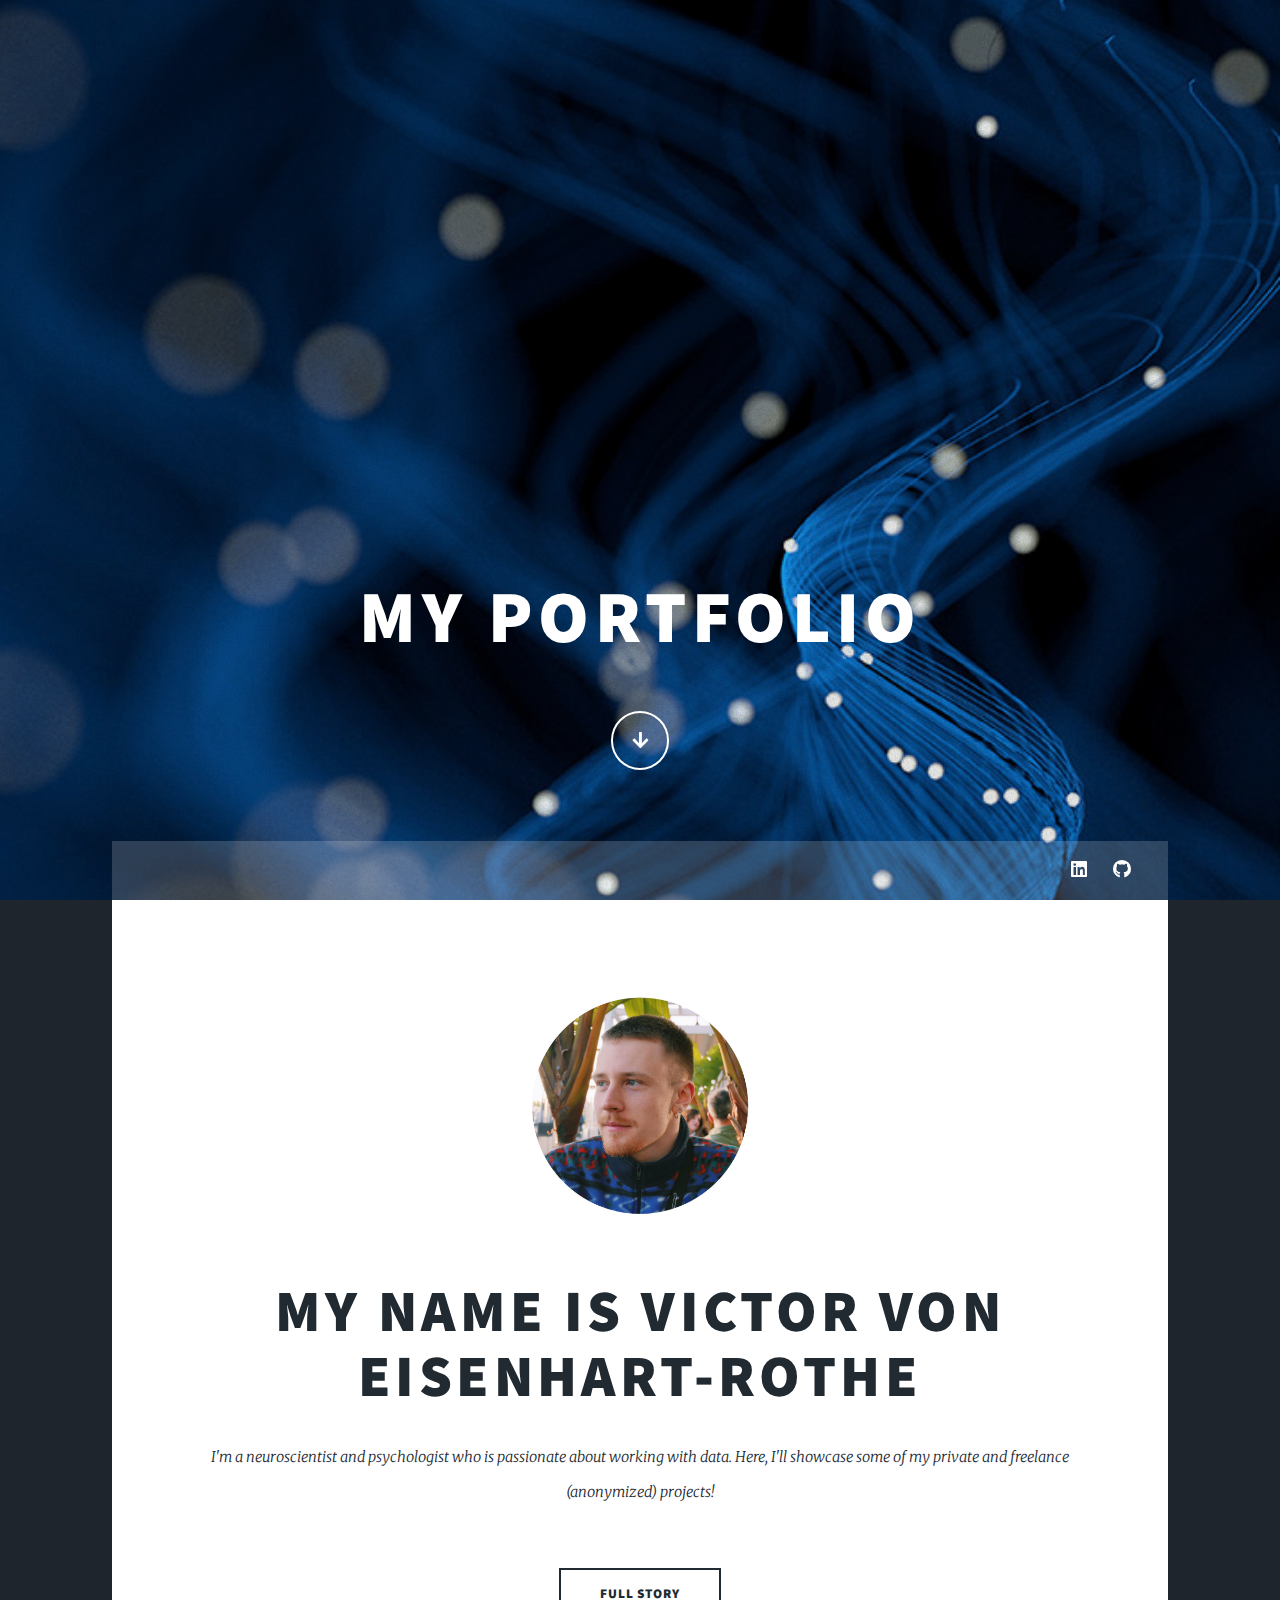
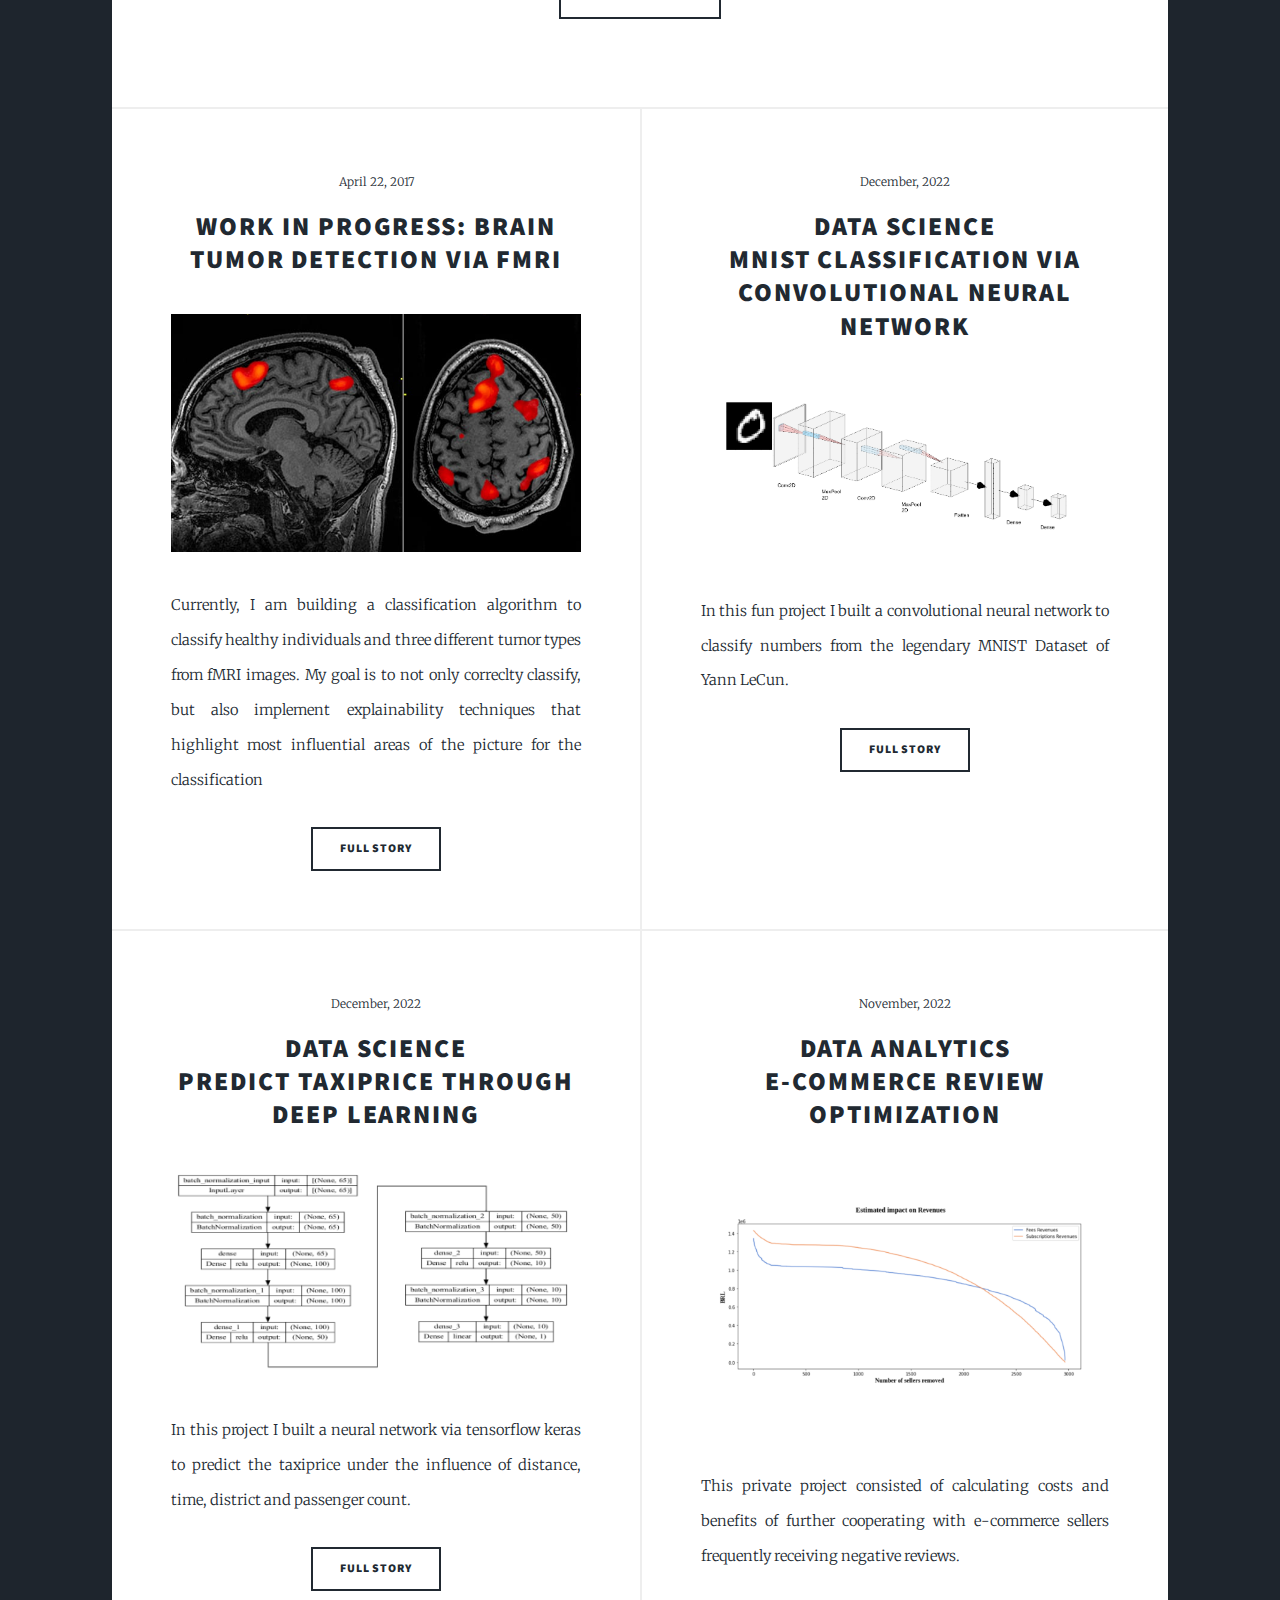
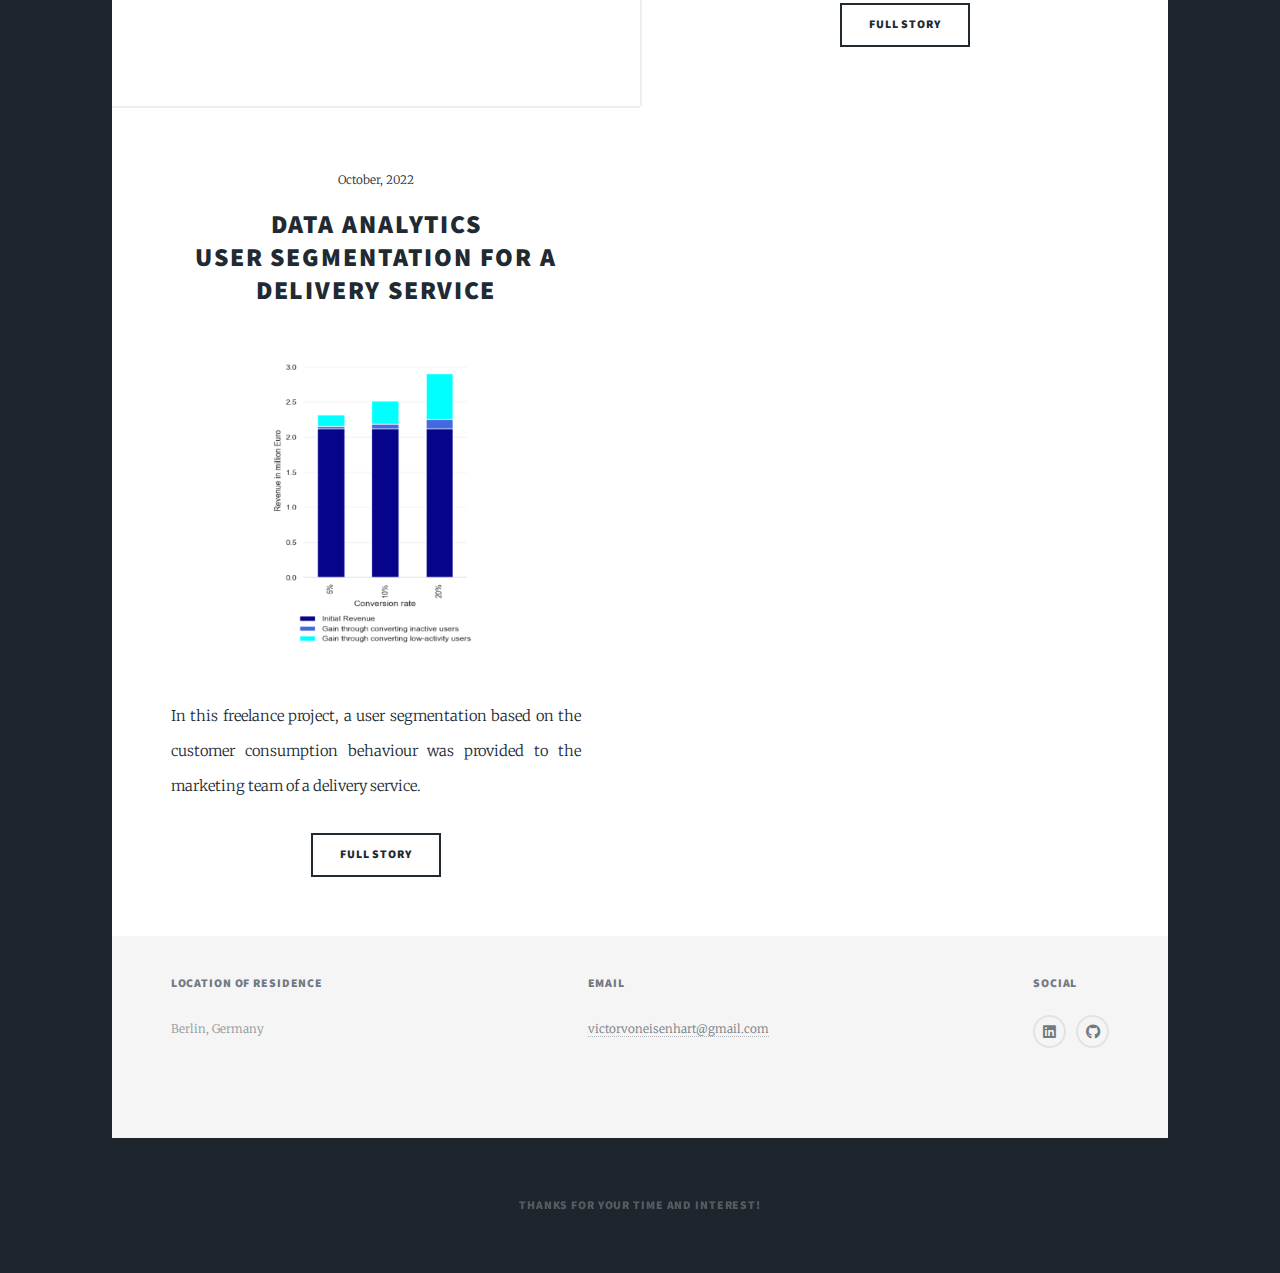
==== commit ff61cb03: "added projects" ====
--- a/index.html
+++ b/index.html
@@ -71,7 +71,7 @@
 										<span class="date">April 22, 2017</span>
 										<h2><a href="#">Work in progress: Brain tumor detection via FMRI</a></h2>
 									</header>
-									<a href="#" class="image fit"><img src="images/fMRI.png" alt="" /></a>
+									<a href="#" class="image fit"><img src="images/fmri.png" alt="" /></a>
 									<p>Currently, I am building a classification algorithm to classify healthy individuals and three different tumor types from fMRI images.
                     My goal is to not only correclty classify, but also implement explainability techniques that highlight most influential areas of the picture for the classification</p>
 									<ul class="actions special">
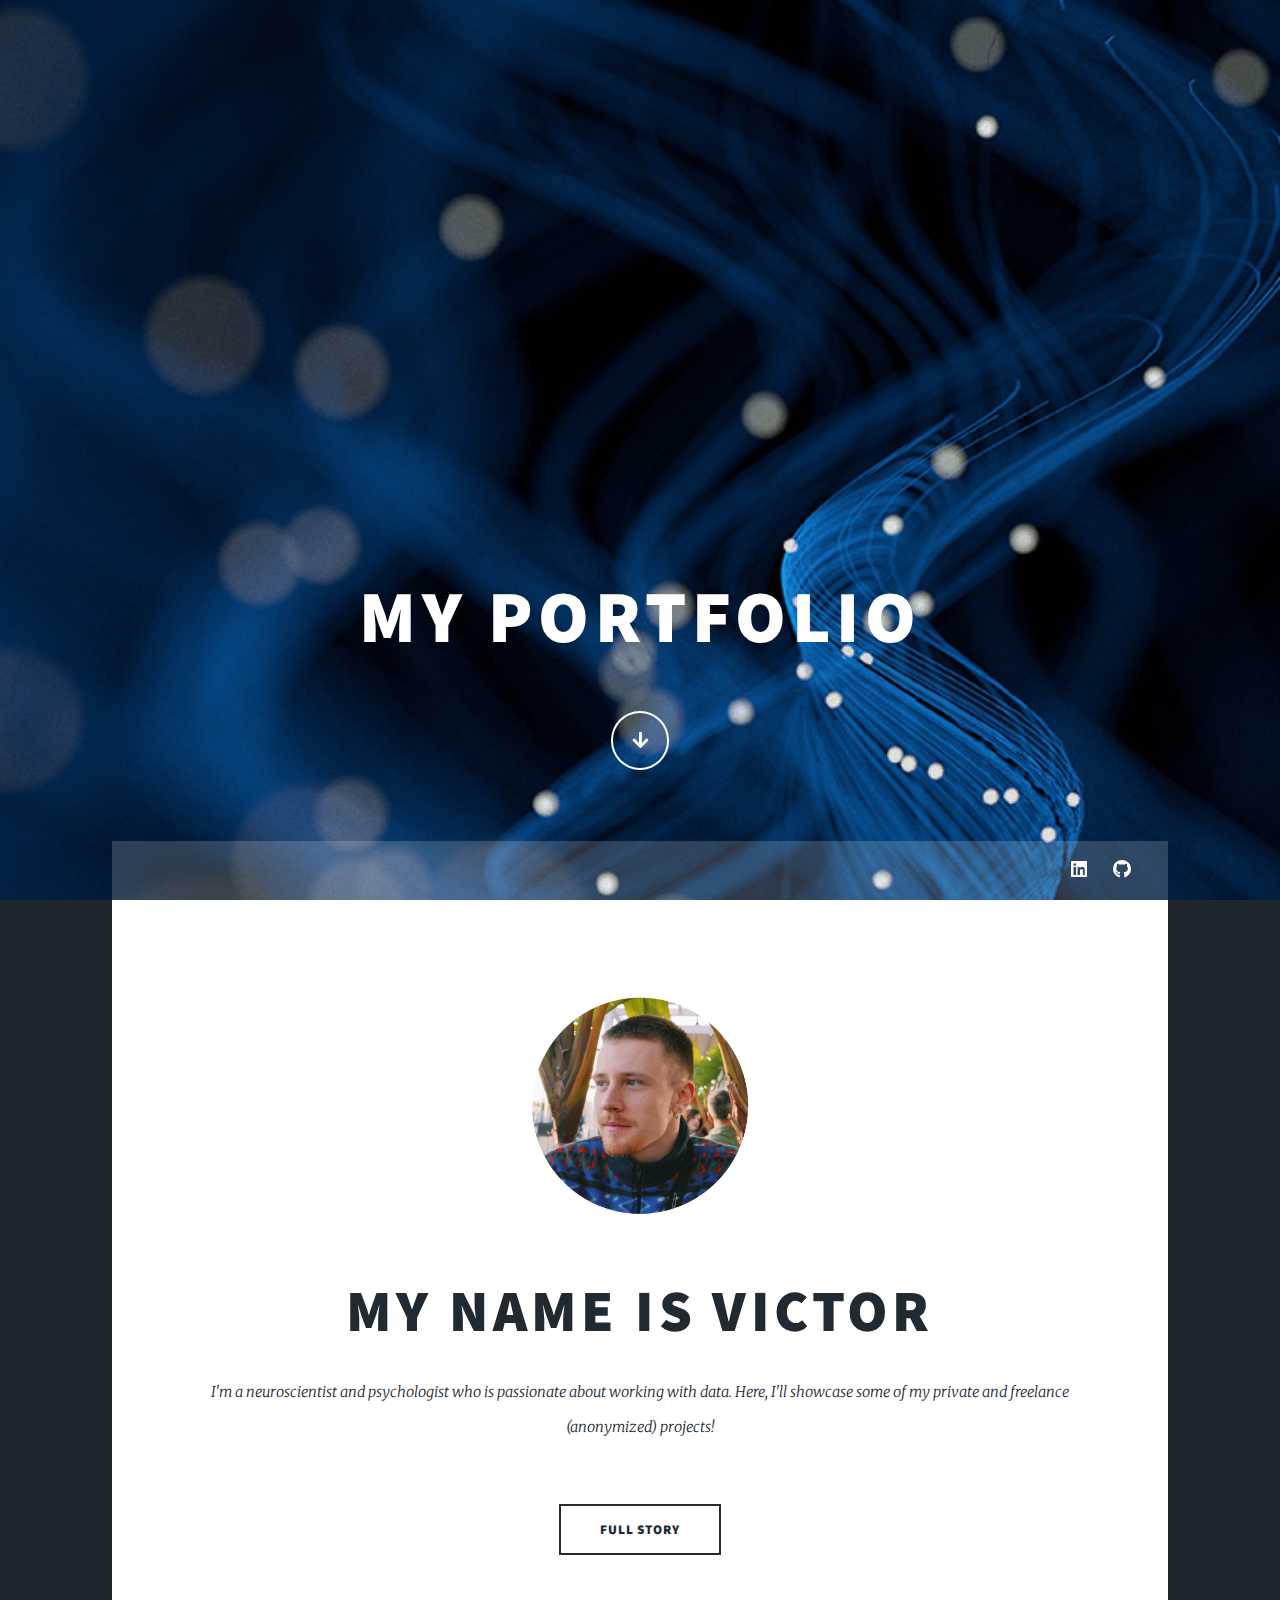
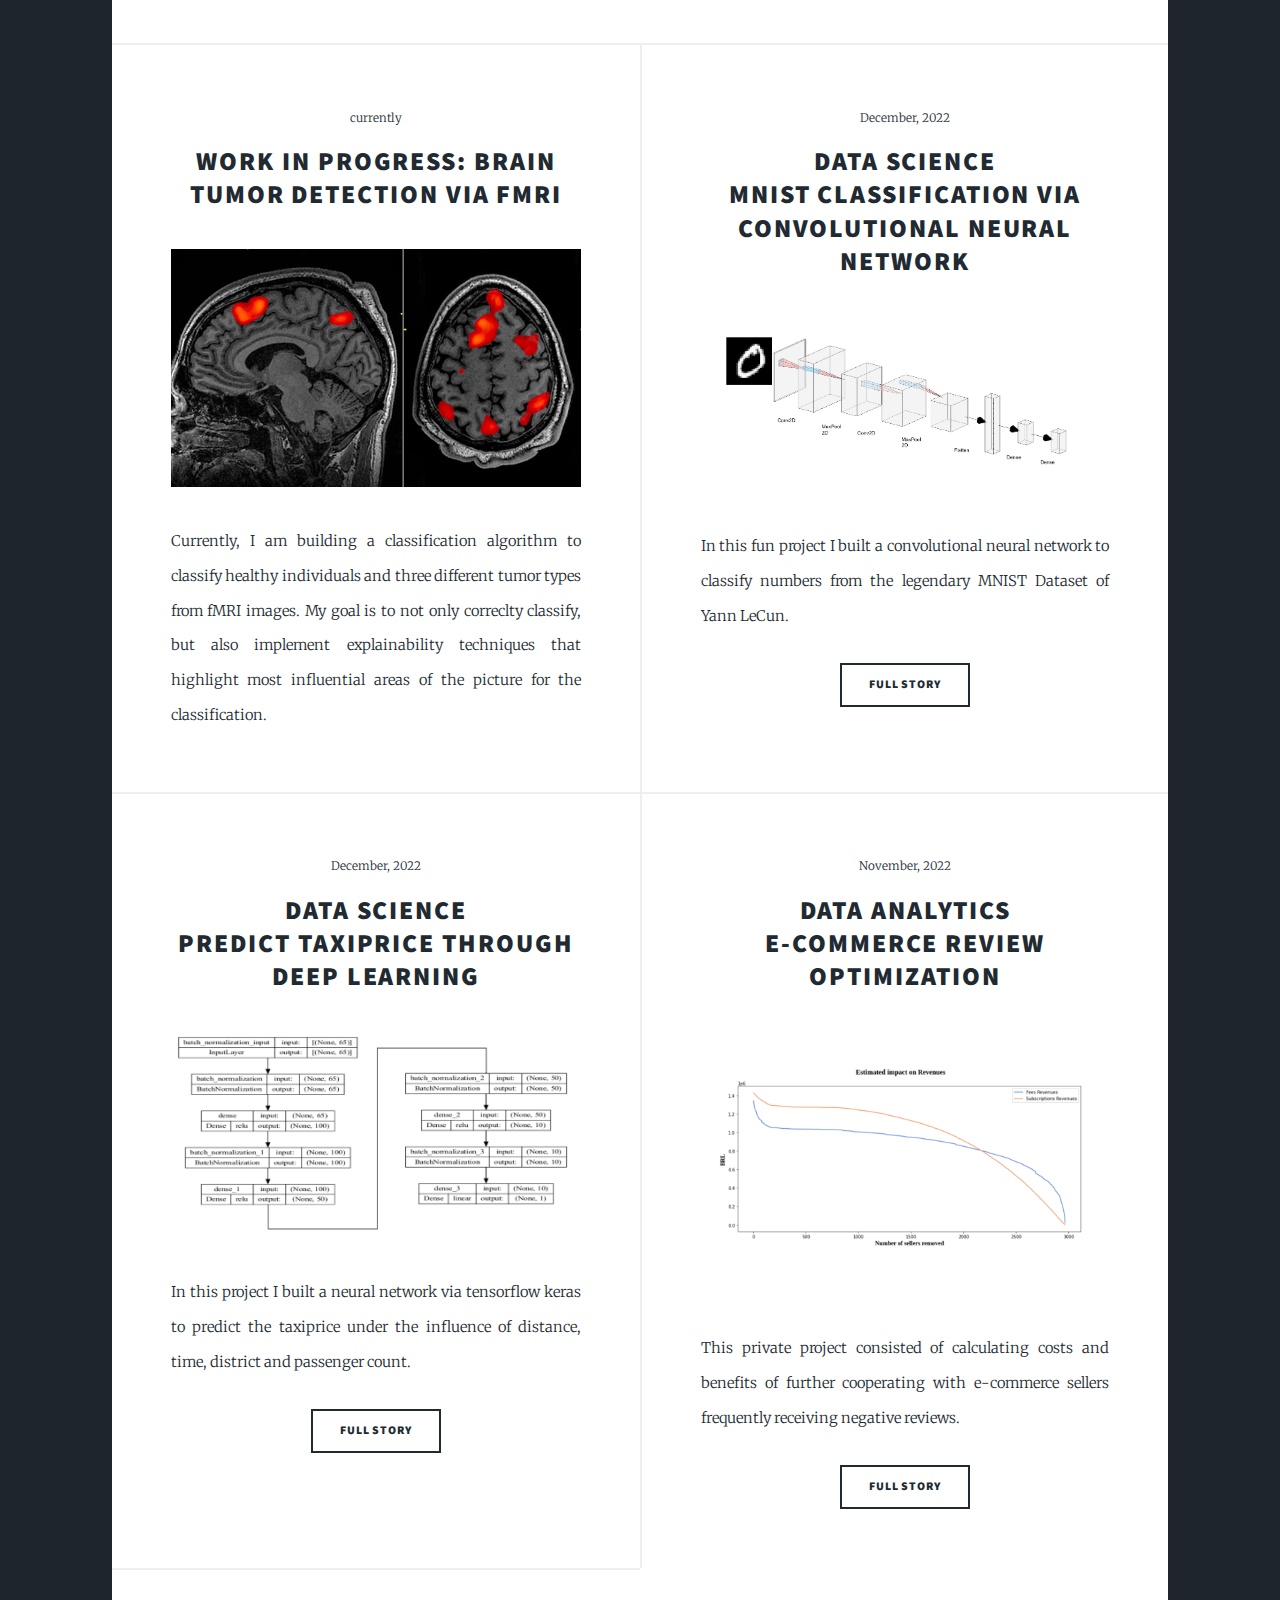
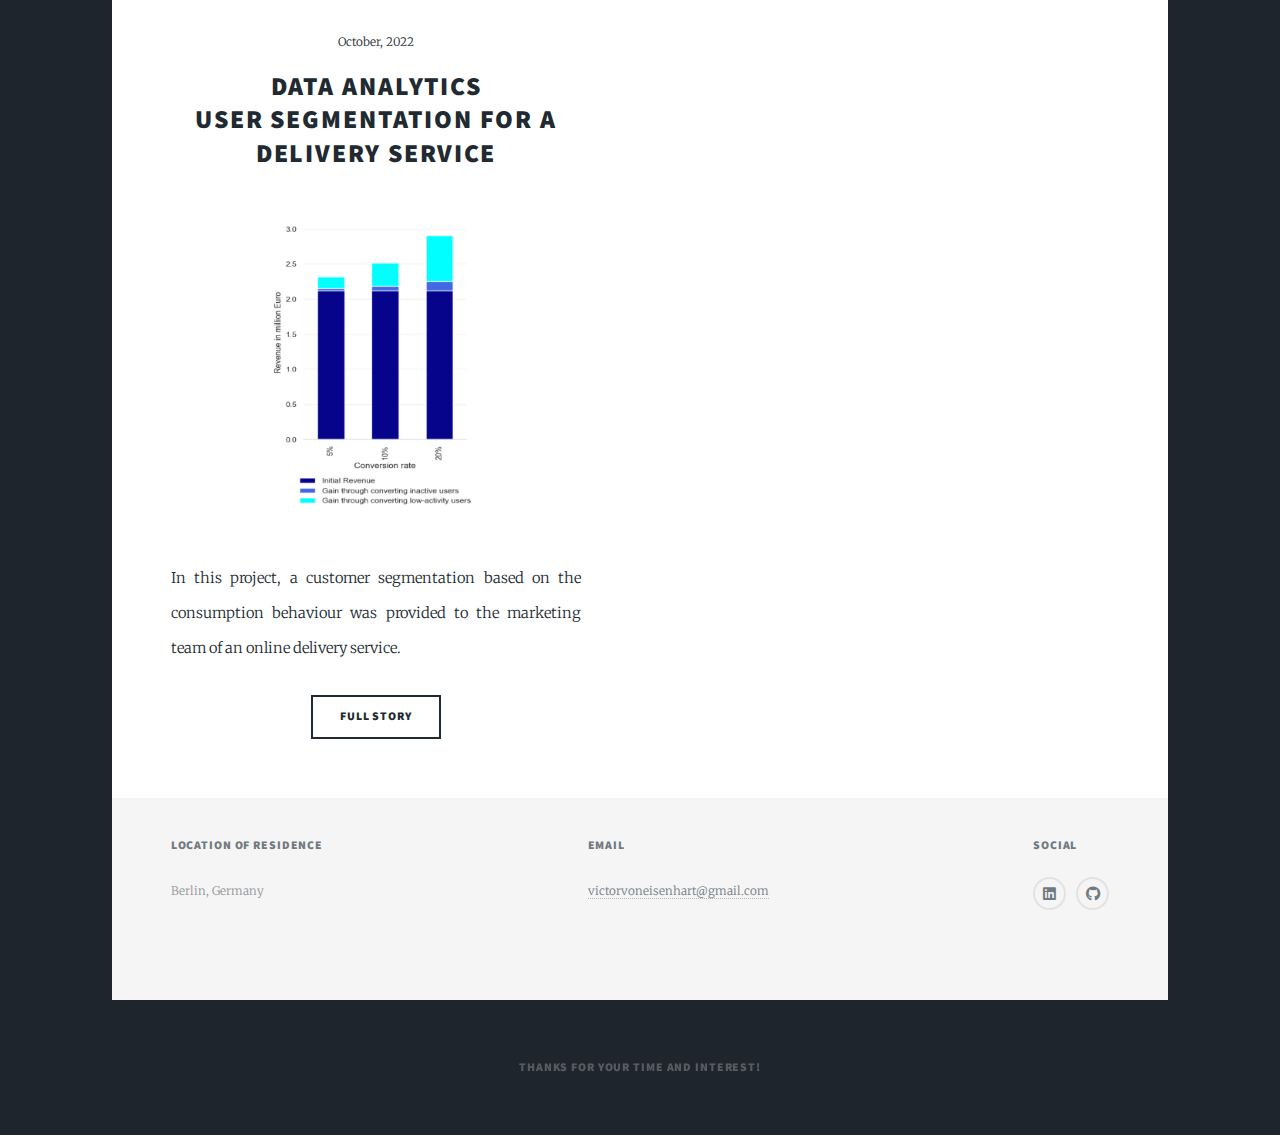
==== commit 0b2b9e5e: "added customer segmentation" ====
--- a/index.html
+++ b/index.html
@@ -44,11 +44,11 @@
 							<article class="post featured">
                 <a href="https://www.linkedin.com/in/victor-von-eisenhart-rothe" class="image main"><img src="images/Profle2.jpg" alt=""/></a>
                 <header class="major">
-									<h2>My name is Victor von Eisenhart-Rothe</h2>
+									<h2>My name is Victor</h2>
 									<p>I'm a neuroscientist and psychologist who is passionate about working with data. Here, I'll showcase some of my private and freelance (anonymized) projects!</p>
 								</header>
                 <ul class="actions special">
-									<li><a href="#" class="button large">Full Story</a></li>
+									<li><a href="Introduction.html" class="button large">Full Story</a></li>
 								</ul>
 							</article>
 
@@ -68,15 +68,12 @@
 								</article> -->
 								<article>
 									<header>
-										<span class="date">April 22, 2017</span>
+										<span class="date">currently</span>
 										<h2><a href="#">Work in progress: Brain tumor detection via FMRI</a></h2>
 									</header>
 									<a href="#" class="image fit"><img src="images/fmri.png" alt="" /></a>
 									<p>Currently, I am building a classification algorithm to classify healthy individuals and three different tumor types from fMRI images.
-                    My goal is to not only correclty classify, but also implement explainability techniques that highlight most influential areas of the picture for the classification</p>
-									<ul class="actions special">
-										<li><a href="#" class="button">Full Story</a></li>
-									</ul>
+                    My goal is to not only correclty classify, but also implement explainability techniques that highlight most influential areas of the picture for the classification.</p>
 								</article>
 								<article>
 									<header>
@@ -120,7 +117,7 @@
                       User segmentation for a delivery service</a></h2>
 									</header>
 									<a href="UserSegmentation.html" class="image fit"><img src="images/UserSegmentation2.png" alt="" /></a>
-									<p>In this freelance project, a user segmentation based on the customer consumption behaviour was provided to the marketing team of a delivery service.</p>
+									<p>In this project, a customer segmentation based on the consumption behaviour was provided to the marketing team of an online delivery service.</p>
 									<ul class="actions special">
 										<li><a href="UserSegmentation.html" class="button">Full Story</a></li>
 									</ul>
--- a/assets/css/noscript.css
+++ b/assets/css/noscript.css
@@ -1,10 +1,4 @@
 @import url(font-awesome.min.css);
-
-/*
-	Massively by HTML5 UP
-	html5up.net | @ajlkn
-	Free for personal and commercial use under the CCA 3.0 license (html5up.net/license)
-*/
 
 /* Wrapper */
 
@@ -33,4 +27,4 @@
 			-ms-transform: none;
 			transform: none;
 			opacity: 1;
-		}+		}
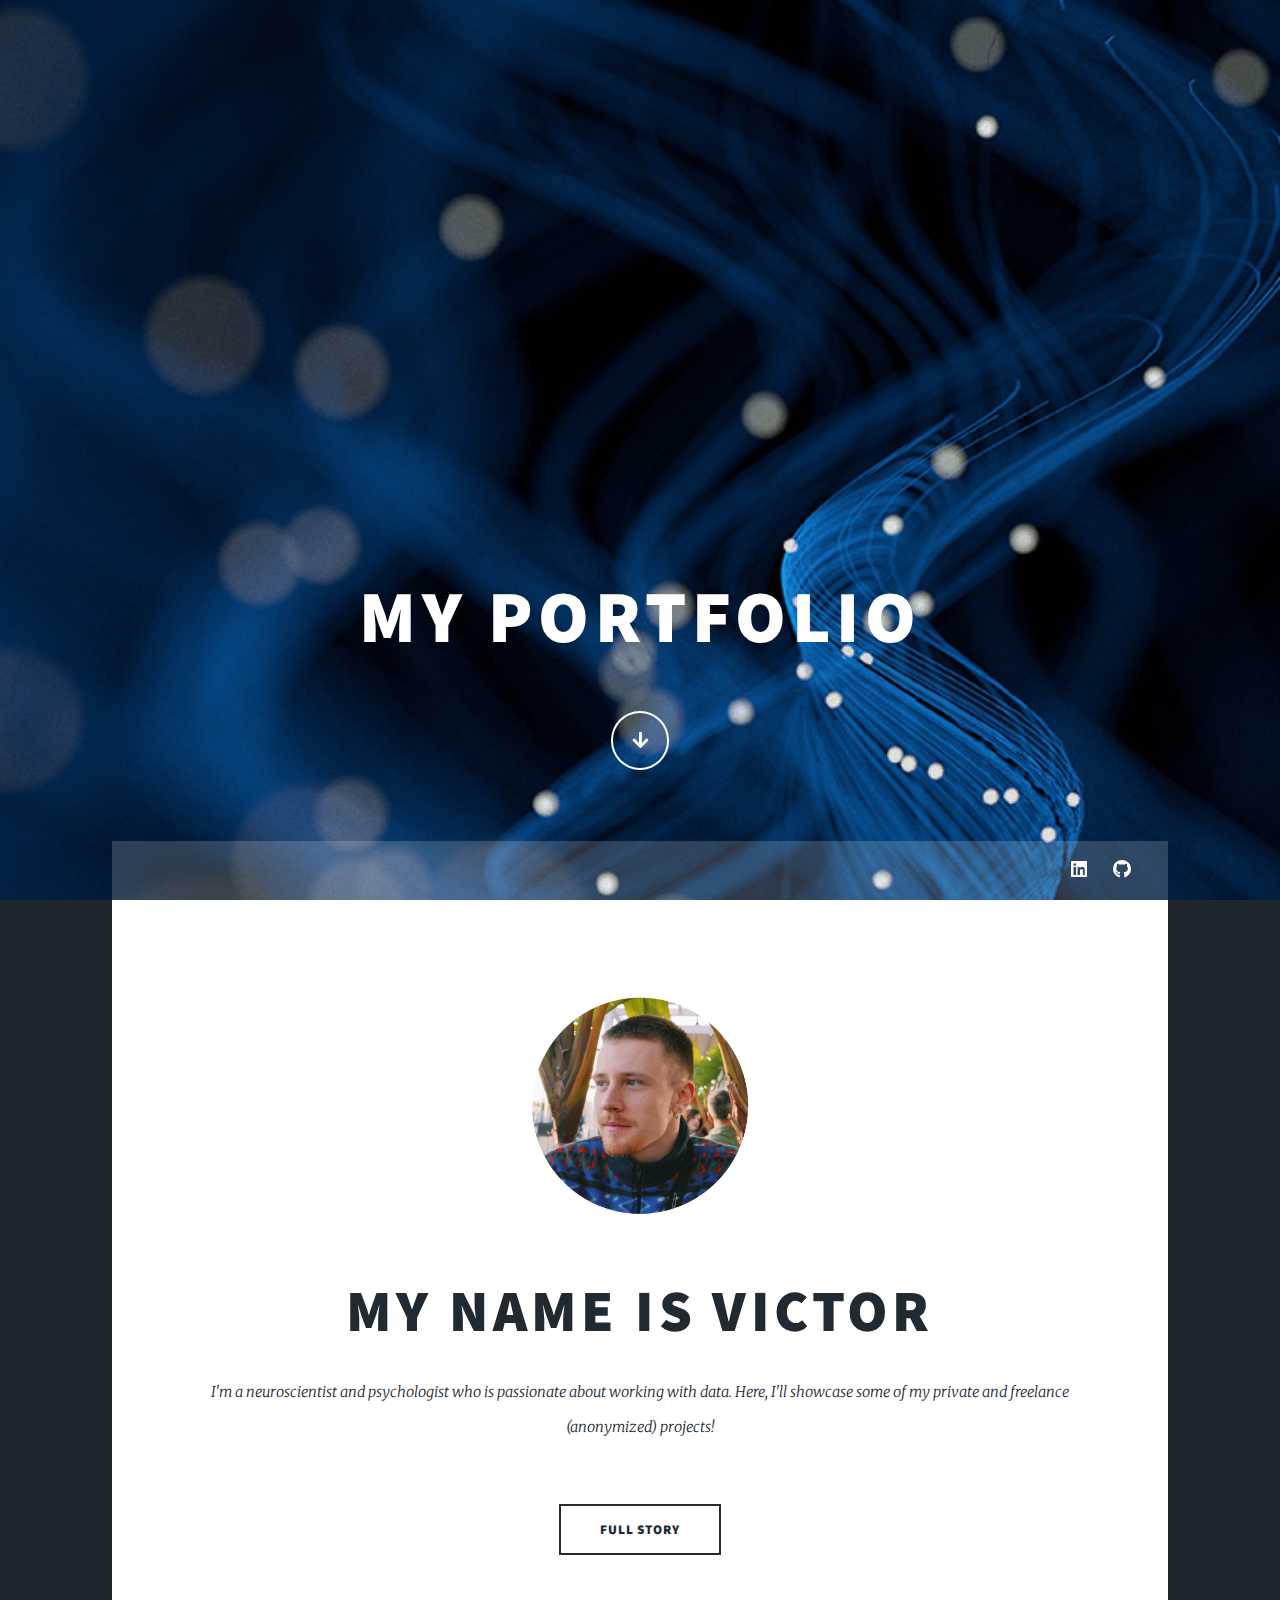
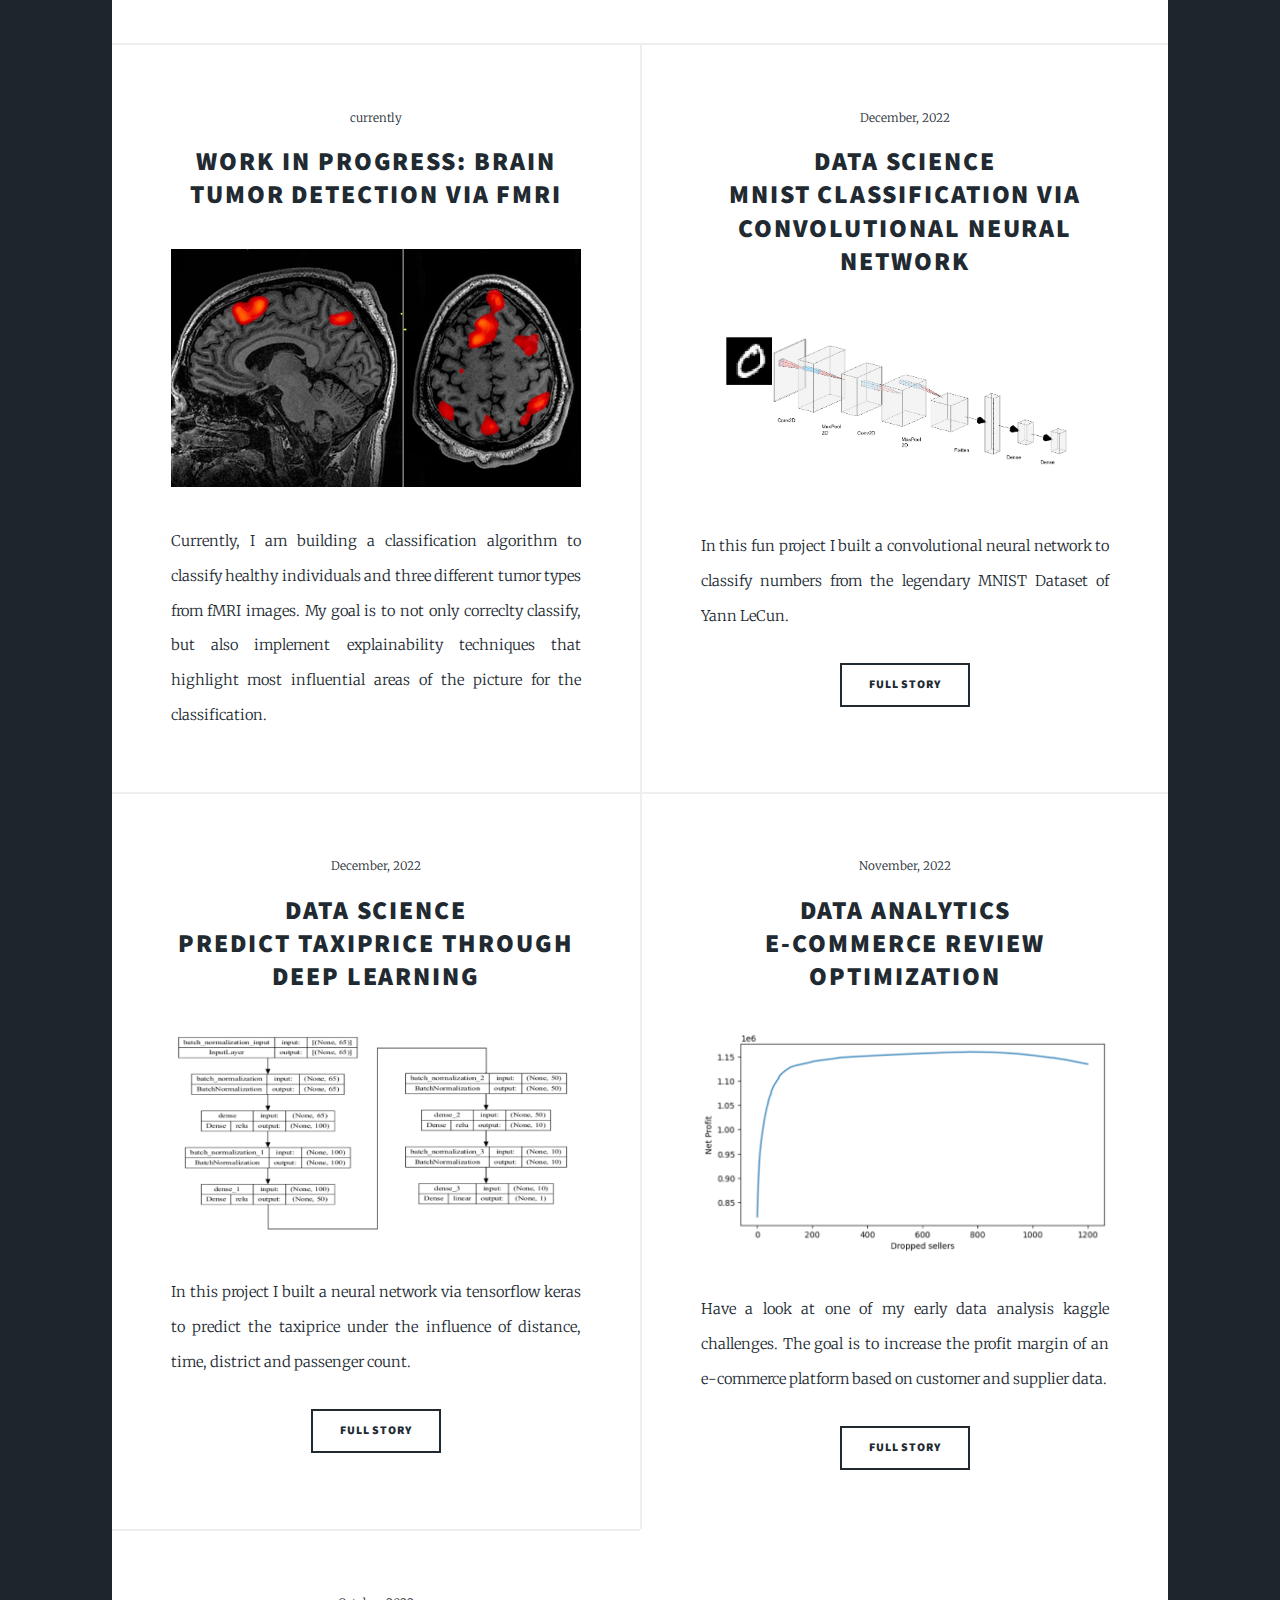
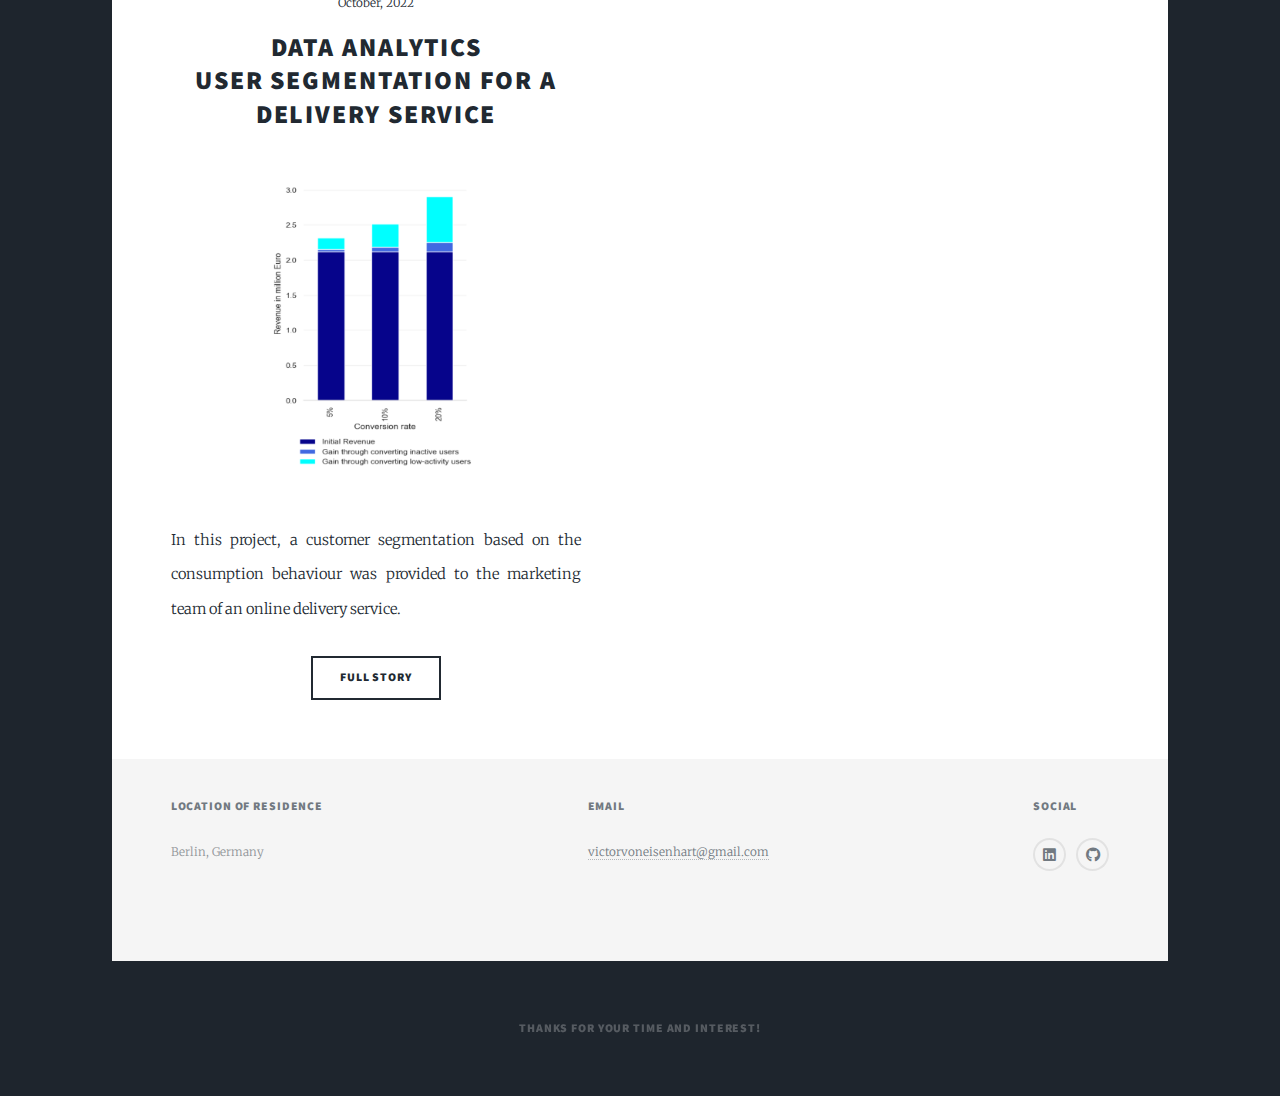
==== commit 39c5b14b: "added Olist challenge" ====
--- a/index.html
+++ b/index.html
@@ -105,7 +105,8 @@
                       E-commerce review optimization </a></h2>
 									</header>
 									<a href="Olist.html" class="image fit"><img src="images/Olist.png" alt="" /></a>
-									<p> This private project consisted of calculating costs and benefits of further cooperating with e-commerce sellers frequently receiving negative reviews.</p>
+									<p> Have a look at one of my early data analysis kaggle challenges. The goal is to increase the profit margin of an e-commerce platform based on customer and supplier data.
+                  </p>
 									<ul class="actions special">
 										<li><a href="Olist.html" class="button">Full Story</a></li>
 									</ul>
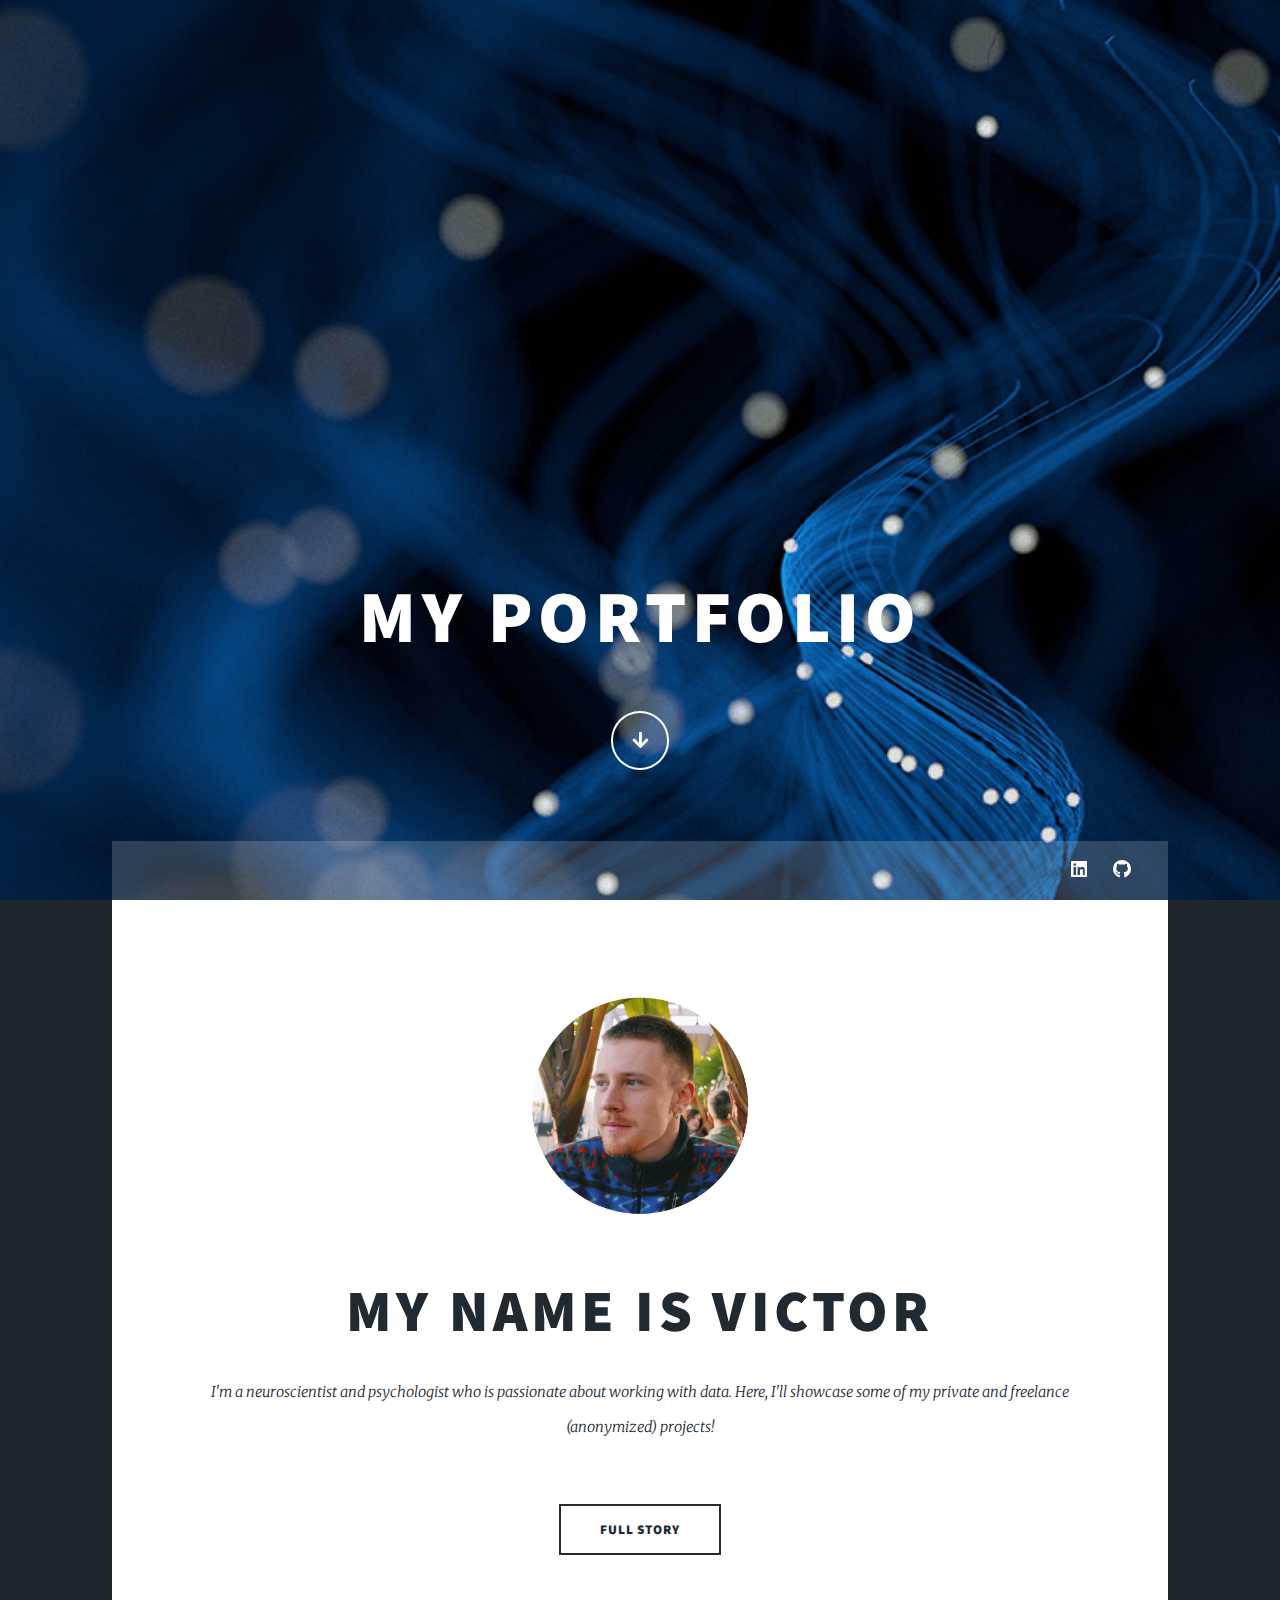
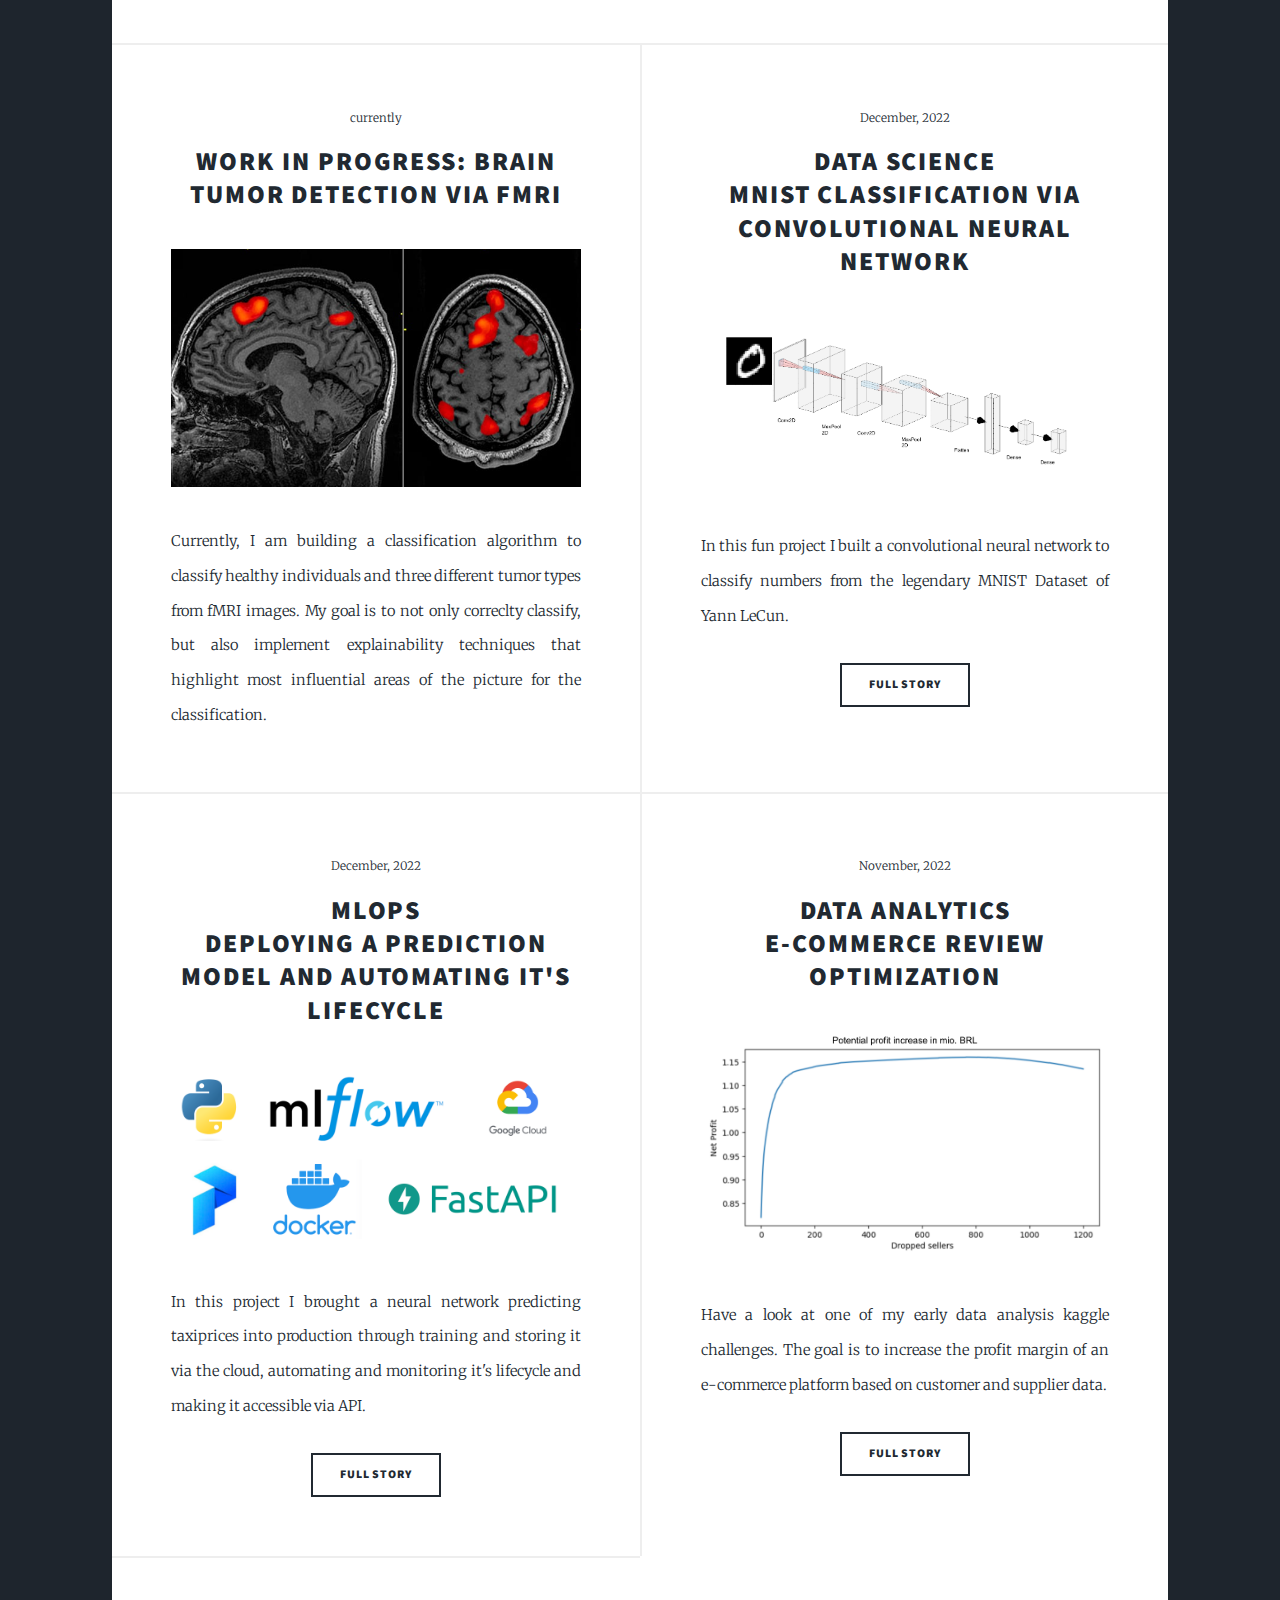
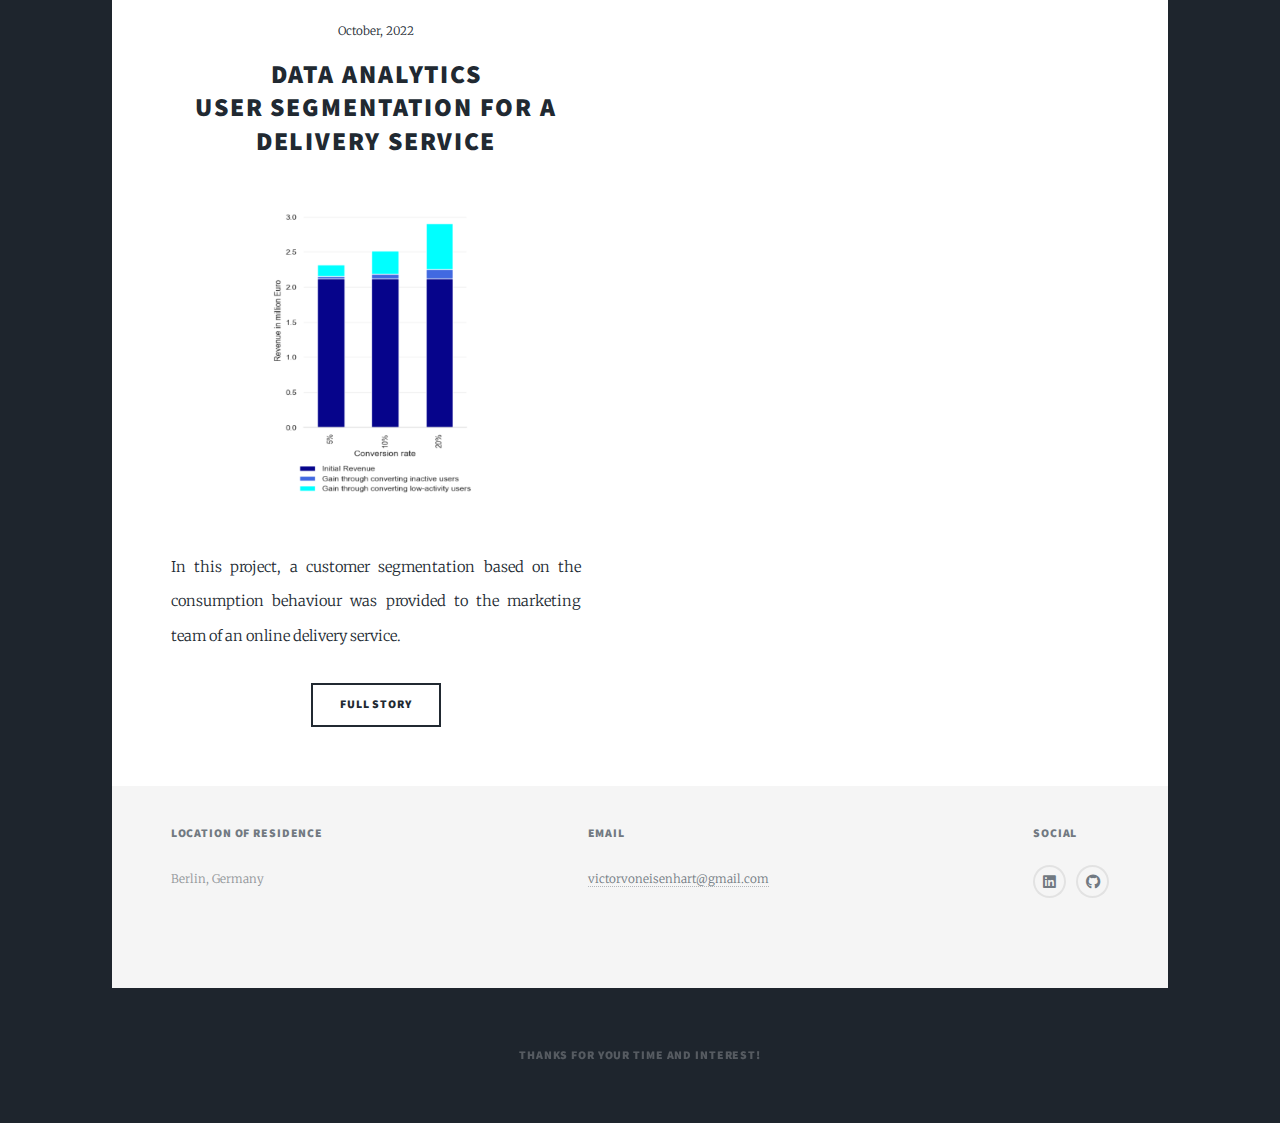
==== commit 4a287655: "MLOps added" ====
--- a/index.html
+++ b/index.html
@@ -89,13 +89,13 @@
 								<article>
 									<header>
 										<span class="date">December, 2022</span>
-										<h2><a href="Taxifare.html">Data Science<br>
-										Predict taxiprice through deep learning</a></h2>
+										<h2><a href="Taxifare.html">MLOps<br>
+										Deploying a prediction model and automating it's lifecycle</a></h2>
 									</header>
-									<a href="#Taxifare.html" class="image fit"><img src="images/NeuralNetwork.png" alt="" /></a>
-									<p> In this project I built a neural network via tensorflow keras to predict the taxiprice under the influence of distance, time, district and passenger count. </p>
+									<a href="MLOps.html" class="image fit"><img src="images/MLOps_stack.png" alt="" /></a>
+									<p> In this project I brought a neural network predicting taxiprices into production through training and storing it via the cloud, automating and monitoring it's lifecycle and making it accessible via API. </p>
 									<ul class="actions special">
-										<li><a href="Taxifare.html" class="button">Full Story</a></li>
+										<li><a href="MLOps.html" class="button">Full Story</a></li>
 									</ul>
 								</article>
 								<article>
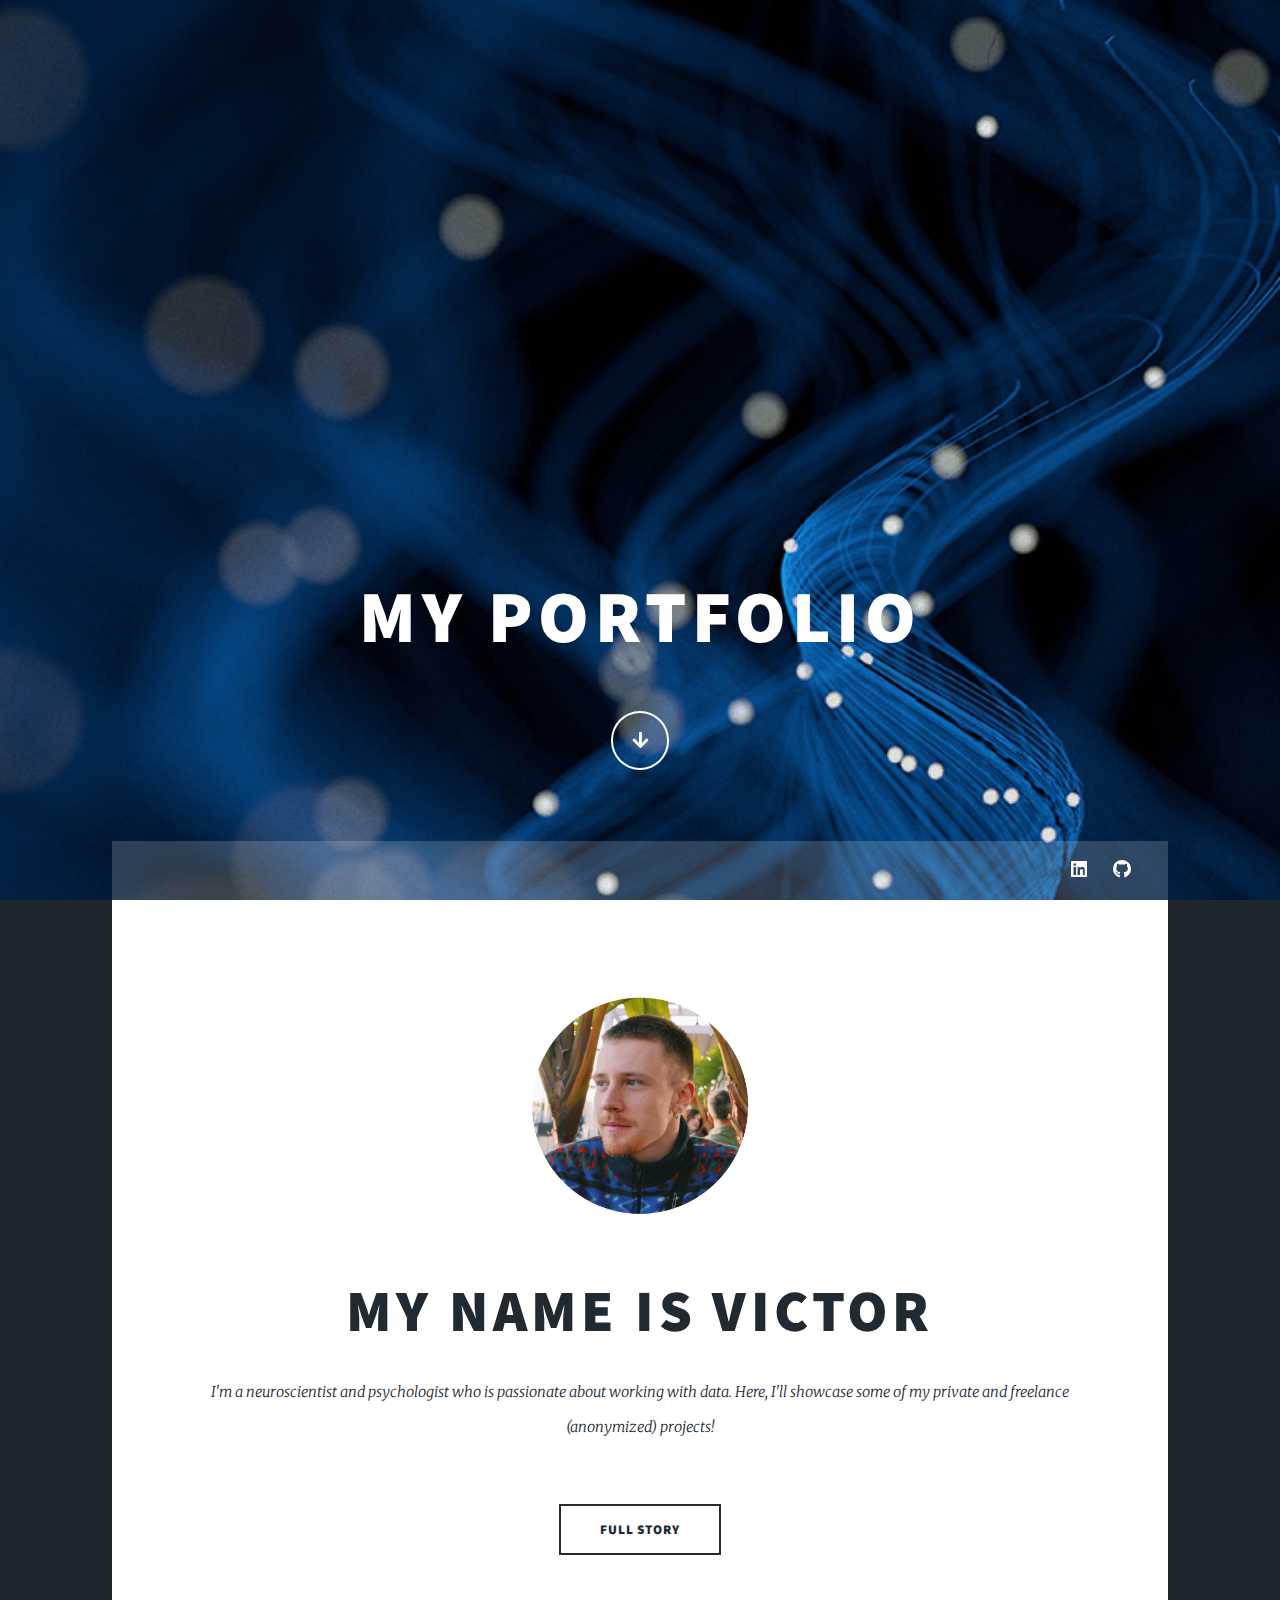
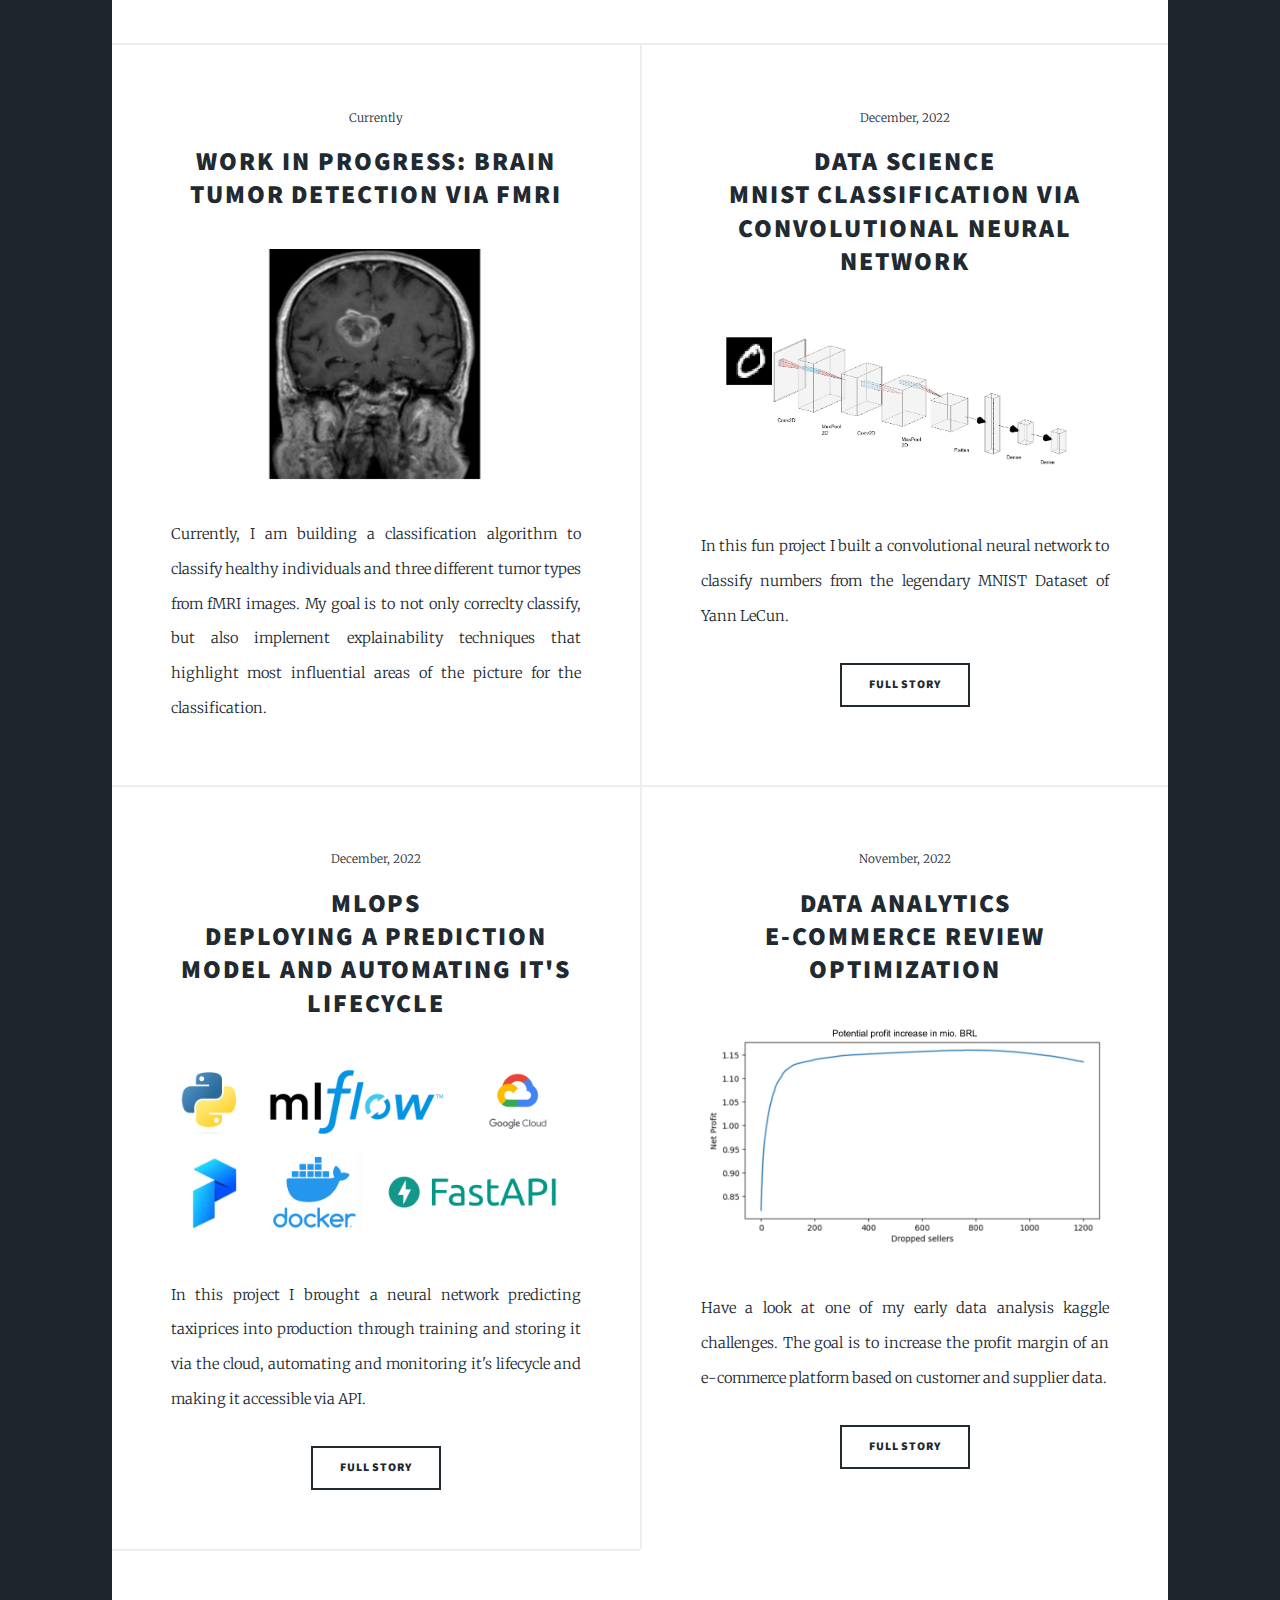
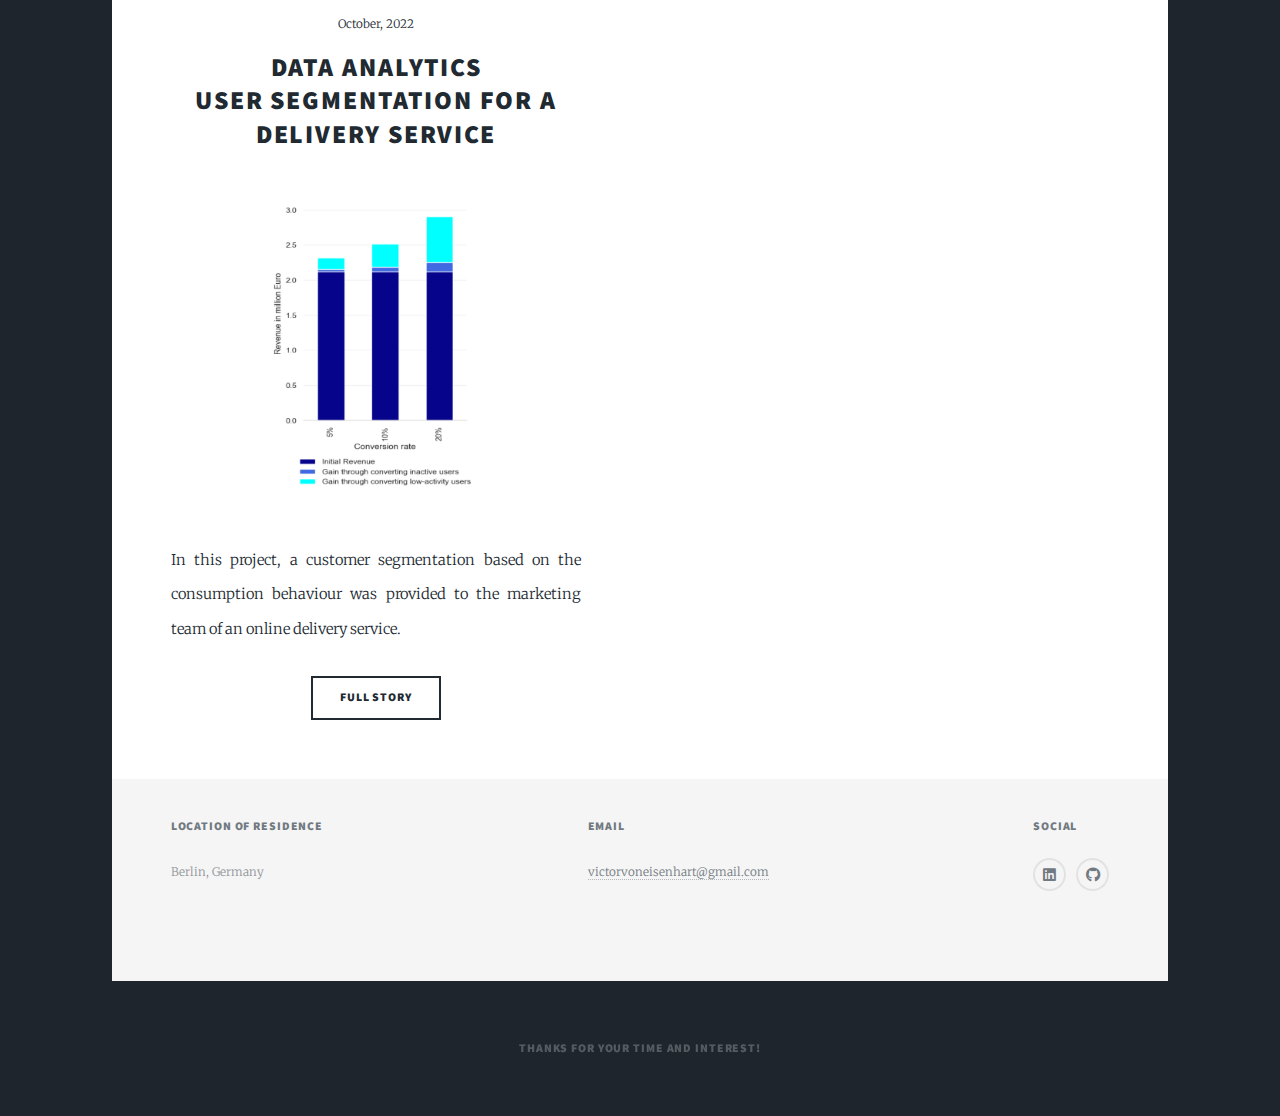
==== commit 74aeb829: "added screenshots" ====
--- a/index.html
+++ b/index.html
@@ -68,7 +68,7 @@
 								</article> -->
 								<article>
 									<header>
-										<span class="date">currently</span>
+										<span class="date">Currently</span>
 										<h2><a href="#">Work in progress: Brain tumor detection via FMRI</a></h2>
 									</header>
 									<a href="#" class="image fit"><img src="images/fmri.png" alt="" /></a>
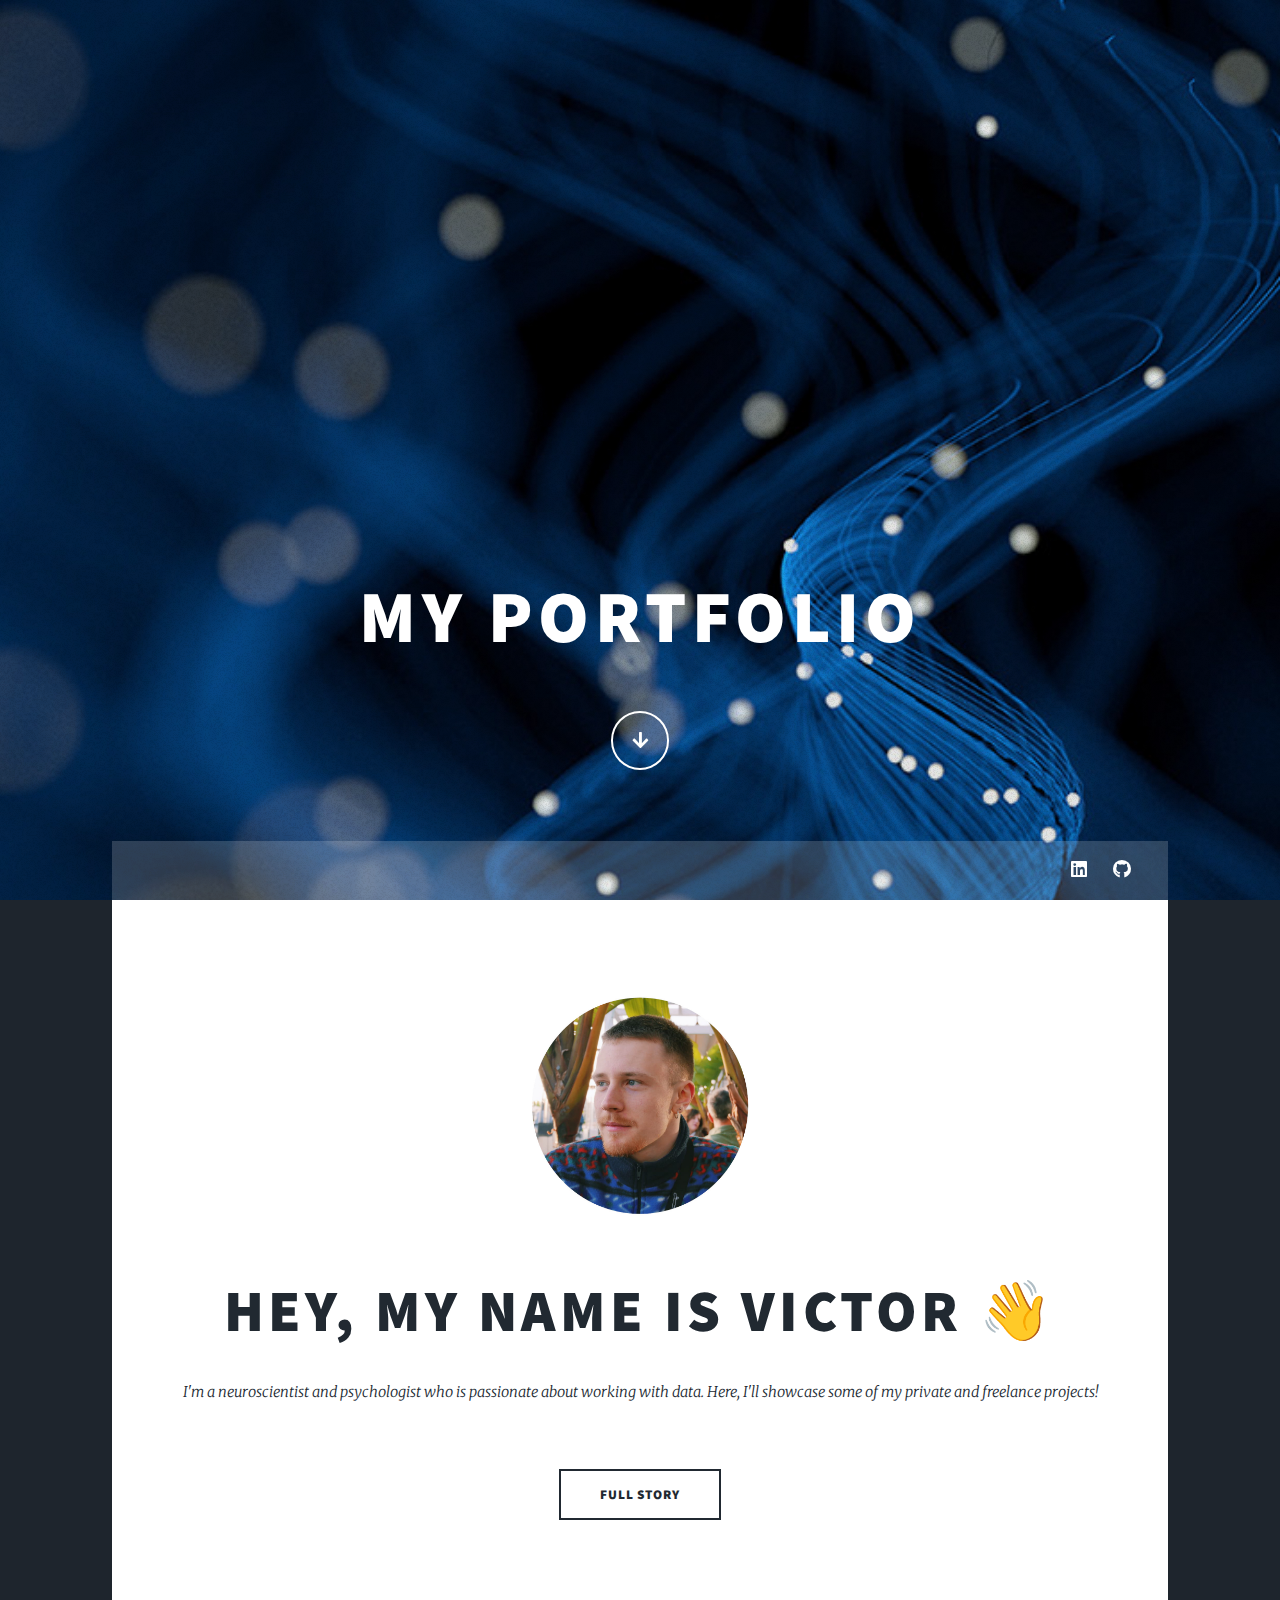
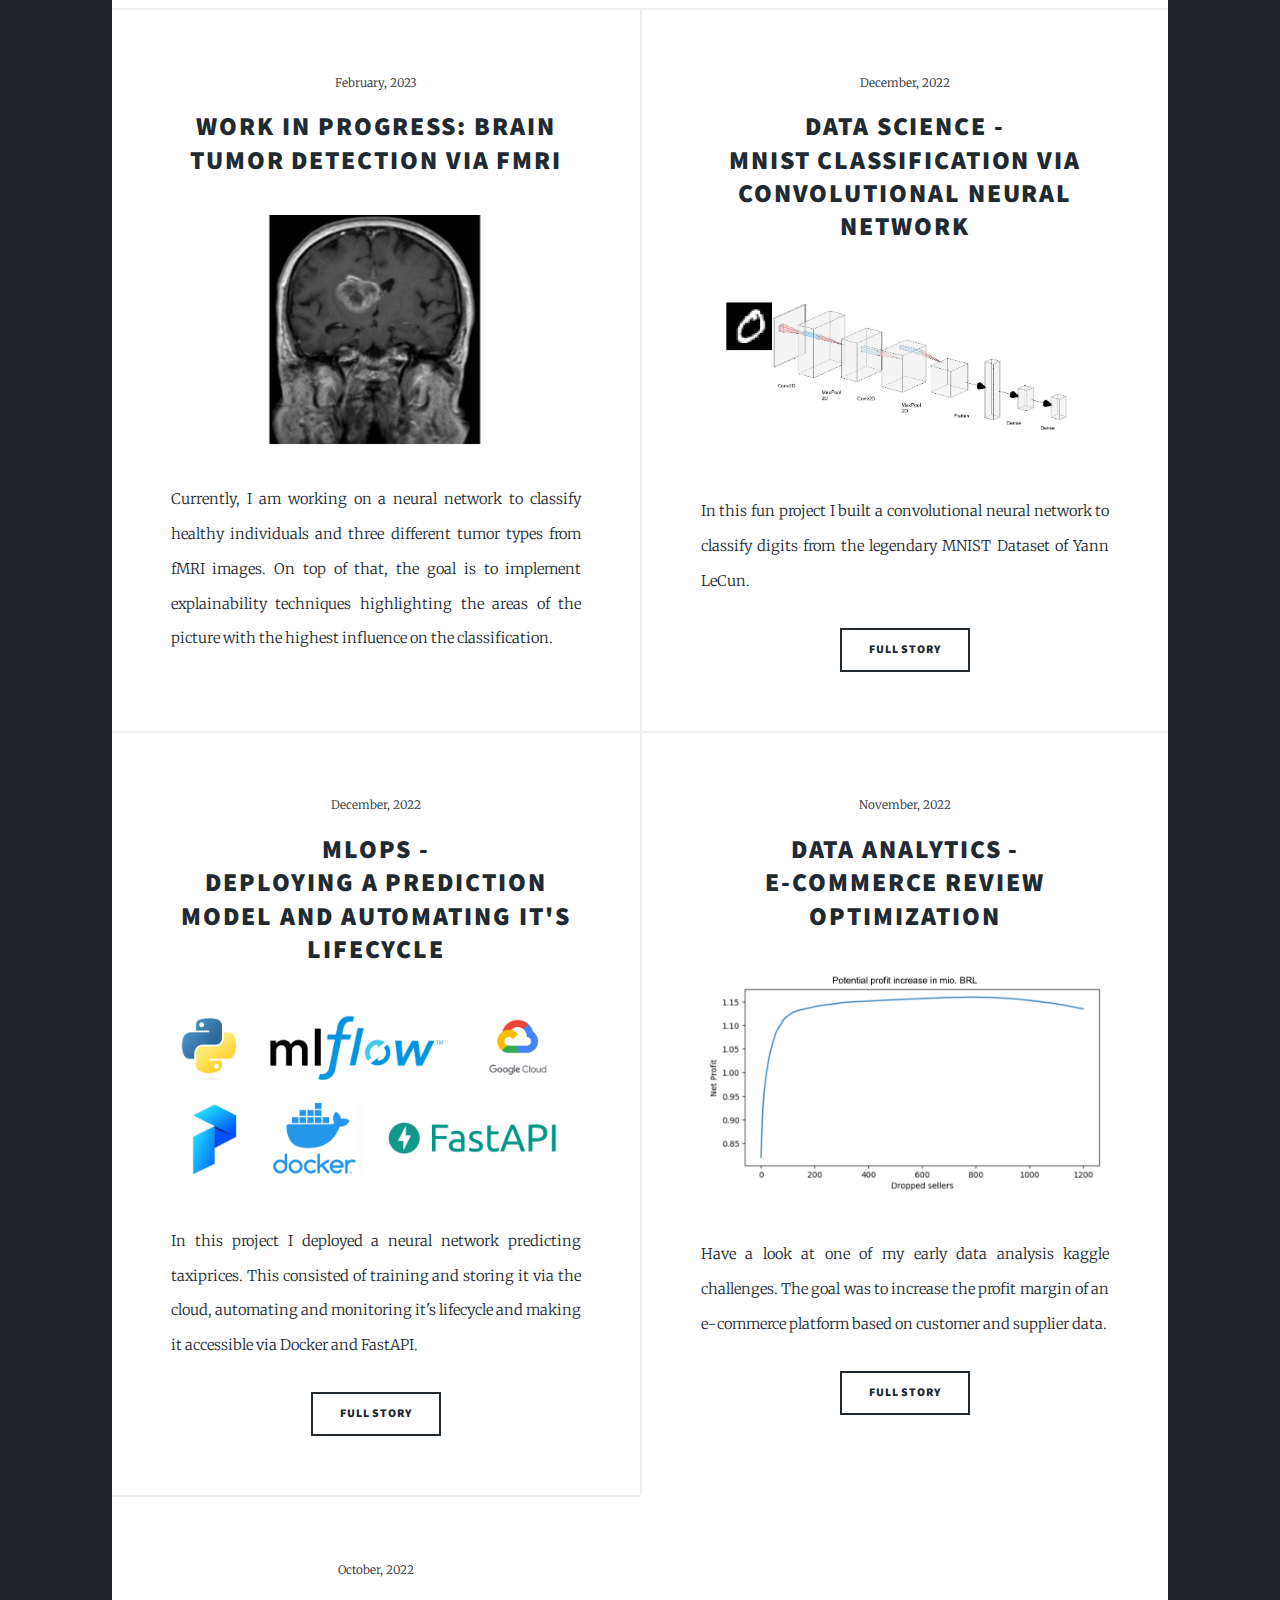
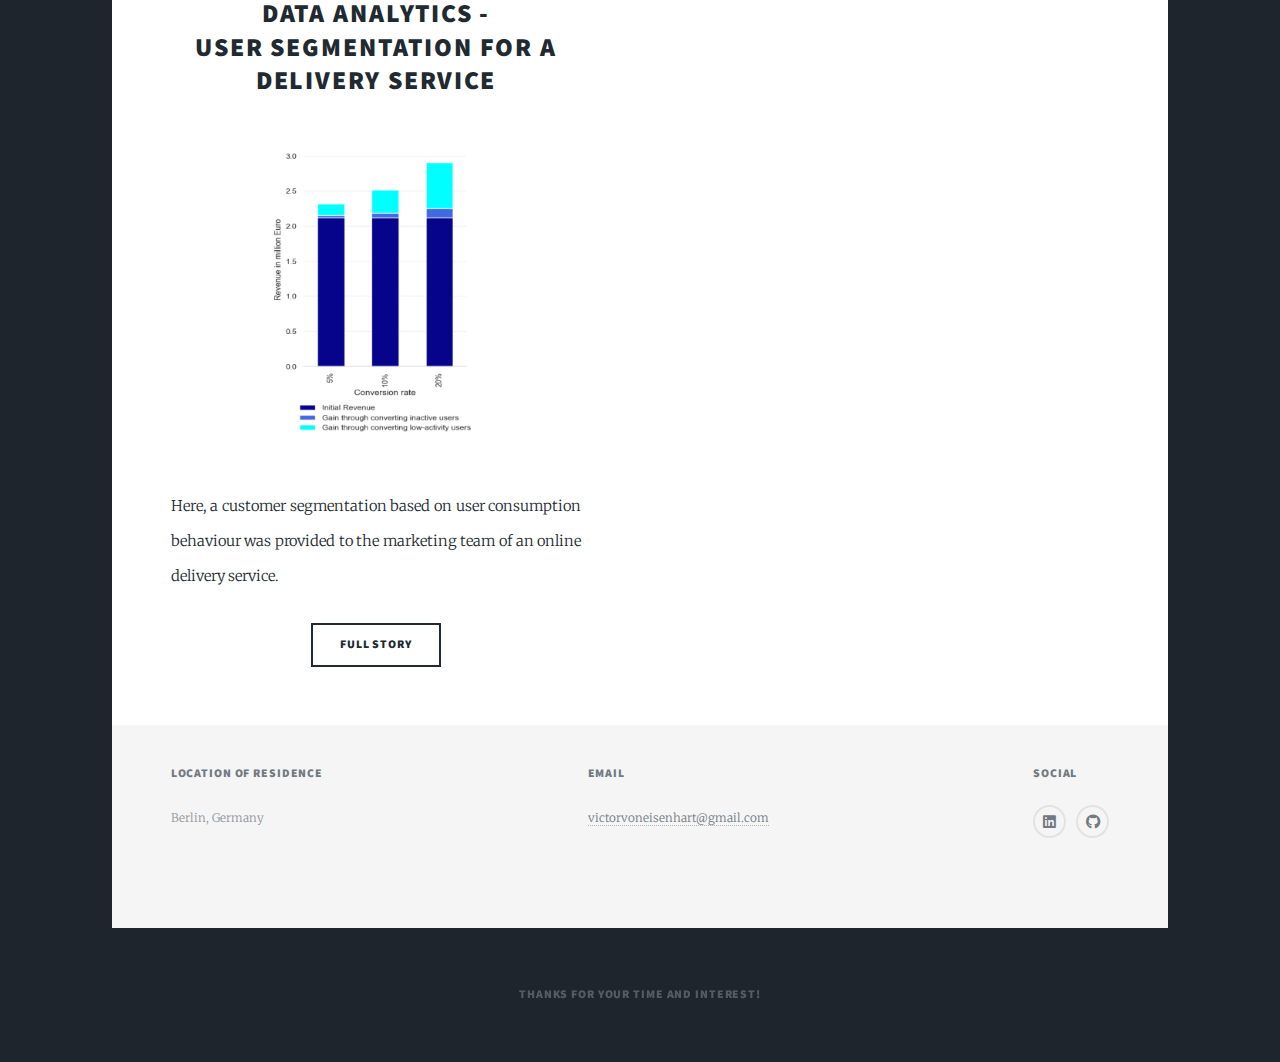
==== commit 0940c3e9: "finetuning" ====
--- a/index.html
+++ b/index.html
@@ -37,15 +37,13 @@
 						</ul>
 					</nav>
 
-				<!-- Main -->
 					<div id="main">
 
 						<!-- Featured Post -->
-							<article class="post featured">
-                <a href="https://www.linkedin.com/in/victor-von-eisenhart-rothe" class="image main"><img src="images/Profle2.jpg" alt=""/></a>
+							<article class="post featured"> <a href="https://www.linkedin.com/in/victor-von-eisenhart-rothe" class="image main"><img src="images/Profle2.jpg" alt=""/></a>
                 <header class="major">
-									<h2>My name is Victor</h2>
-									<p>I'm a neuroscientist and psychologist who is passionate about working with data. Here, I'll showcase some of my private and freelance (anonymized) projects!</p>
+									<h2>Hey, my name is Victor 👋</h2>
+									<p>I'm a neuroscientist and psychologist who is passionate about working with data. Here, I'll showcase some of my private and freelance projects!</p>
 								</header>
                 <ul class="actions special">
 									<li><a href="Introduction.html" class="button large">Full Story</a></li>
@@ -68,20 +66,20 @@
 								</article> -->
 								<article>
 									<header>
-										<span class="date">Currently</span>
+										<span class="date">February, 2023</span>
 										<h2><a href="#">Work in progress: Brain tumor detection via FMRI</a></h2>
 									</header>
 									<a href="#" class="image fit"><img src="images/fmri.png" alt="" /></a>
-									<p>Currently, I am building a classification algorithm to classify healthy individuals and three different tumor types from fMRI images.
-                    My goal is to not only correclty classify, but also implement explainability techniques that highlight most influential areas of the picture for the classification.</p>
+									<p>Currently, I am working on a neural network to classify healthy individuals and three different tumor types from fMRI images.
+                    On top of that, the goal is to implement explainability techniques highlighting the areas of the picture with the highest influence on the classification. </p>
 								</article>
 								<article>
 									<header>
 										<span class="date">December, 2022</span>
-										<h2><a href="MNIST.html">Data Science <br> MNIST Classification via convolutional neural network</a></h2>
+										<h2><a href="MNIST.html">Data Science - <br> MNIST Classification via convolutional neural network</a></h2>
 									</header>
 									<a href="MNIST.html" class="image fit"><img src="images/CNN.png" alt="" /></a>
-									<p>In this fun project I built a convolutional neural network to classify numbers from the legendary MNIST Dataset of Yann LeCun.</p>
+									<p>In this fun project I built a convolutional neural network to classify digits from the legendary MNIST Dataset of Yann LeCun.</p>
 									<ul class="actions special">
 										<li><a href="MNIST.html" class="button">Full Story</a></li>
 									</ul>
@@ -89,11 +87,11 @@
 								<article>
 									<header>
 										<span class="date">December, 2022</span>
-										<h2><a href="Taxifare.html">MLOps<br>
+										<h2><a href="Taxifare.html">MLOps - <br>
 										Deploying a prediction model and automating it's lifecycle</a></h2>
 									</header>
 									<a href="MLOps.html" class="image fit"><img src="images/MLOps_stack.png" alt="" /></a>
-									<p> In this project I brought a neural network predicting taxiprices into production through training and storing it via the cloud, automating and monitoring it's lifecycle and making it accessible via API. </p>
+									<p> In this project I deployed a neural network predicting taxiprices. This consisted of  training and storing it via the cloud, automating and monitoring it's lifecycle and making it accessible via Docker and FastAPI. </p>
 									<ul class="actions special">
 										<li><a href="MLOps.html" class="button">Full Story</a></li>
 									</ul>
@@ -101,11 +99,11 @@
 								<article>
 									<header>
 										<span class="date">November, 2022</span>
-										<h2><a href="Olist.html"> Data Analytics <br>
+										<h2><a href="Olist.html"> Data Analytics - <br>
                       E-commerce review optimization </a></h2>
 									</header>
 									<a href="Olist.html" class="image fit"><img src="images/Olist.png" alt="" /></a>
-									<p> Have a look at one of my early data analysis kaggle challenges. The goal is to increase the profit margin of an e-commerce platform based on customer and supplier data.
+									<p> Have a look at one of my early data analysis kaggle challenges. The goal was to increase the profit margin of an e-commerce platform based on customer and supplier data.
                   </p>
 									<ul class="actions special">
 										<li><a href="Olist.html" class="button">Full Story</a></li>
@@ -114,11 +112,11 @@
 								<article>
 									<header>
 										<span class="date">October, 2022</span>
-										<h2><a href="#"> Data Analytics <br>
+										<h2><a href="#"> Data Analytics - <br>
                       User segmentation for a delivery service</a></h2>
 									</header>
 									<a href="UserSegmentation.html" class="image fit"><img src="images/UserSegmentation2.png" alt="" /></a>
-									<p>In this project, a customer segmentation based on the consumption behaviour was provided to the marketing team of an online delivery service.</p>
+									<p>Here, a customer segmentation based on user consumption behaviour was provided to the marketing team of an online delivery service.</p>
 									<ul class="actions special">
 										<li><a href="UserSegmentation.html" class="button">Full Story</a></li>
 									</ul>
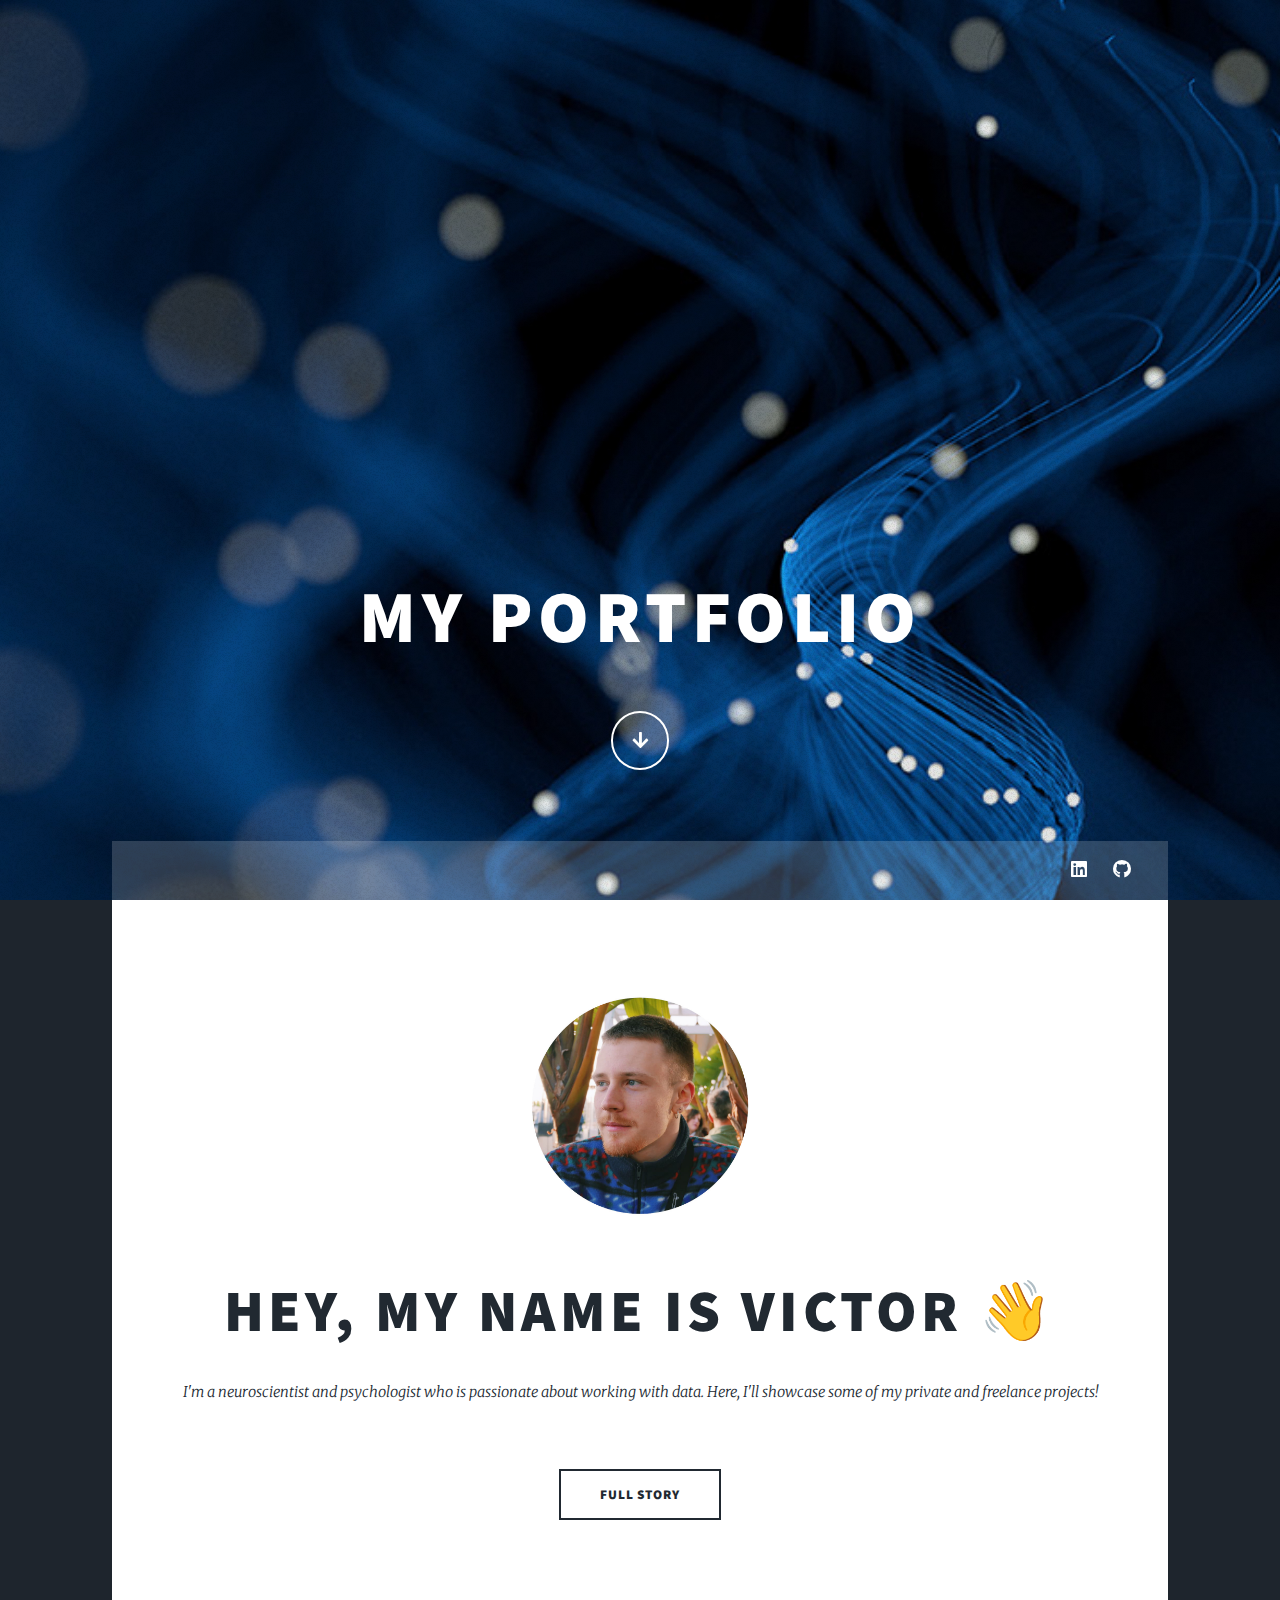
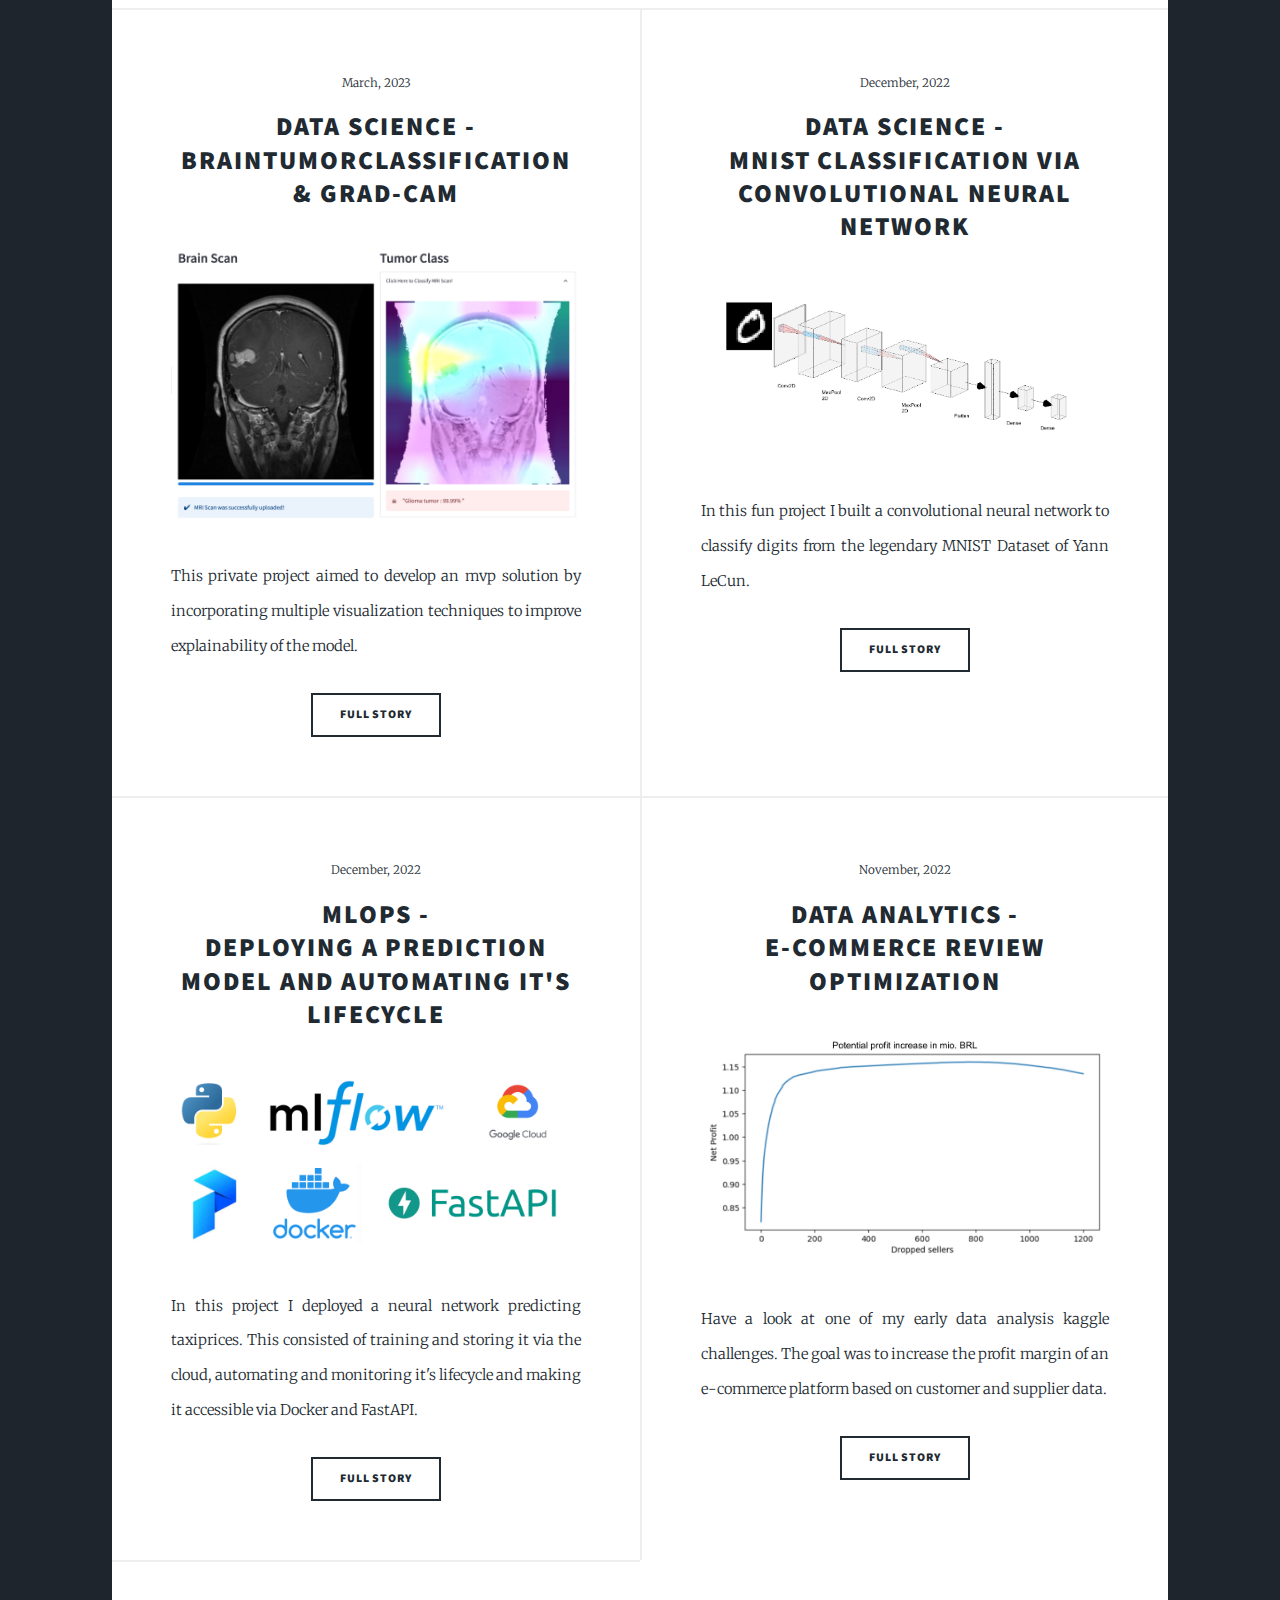
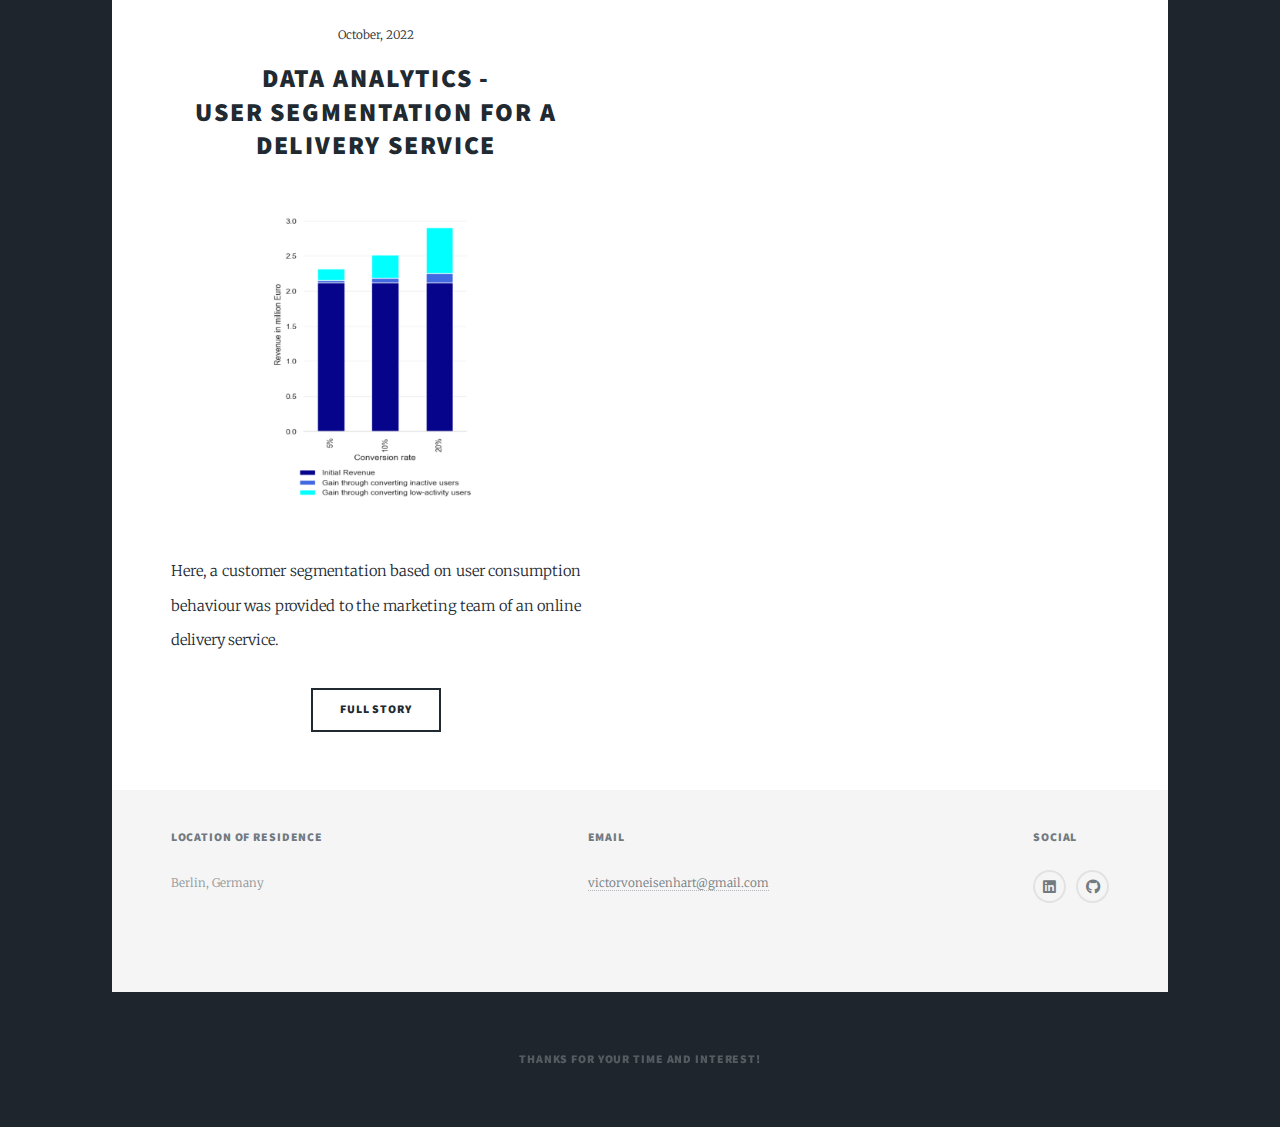
==== commit 2821c2e2: "added braintumorclassification" ====
--- a/index.html
+++ b/index.html
@@ -66,12 +66,15 @@
 								</article> -->
 								<article>
 									<header>
-										<span class="date">February, 2023</span>
-										<h2><a href="#">Work in progress: Brain tumor detection via FMRI</a></h2>
+										<span class="date">March, 2023</span>
+										<h2><a href="#">Data Science - <br> BRAINTUMORCLASSIFICATION & GRAD-CAM
+                    </a></h2>
 									</header>
-									<a href="#" class="image fit"><img src="images/fmri.png" alt="" /></a>
-									<p>Currently, I am working on a neural network to classify healthy individuals and three different tumor types from fMRI images.
-                    On top of that, the goal is to implement explainability techniques highlighting the areas of the picture with the highest influence on the classification. </p>
+									<a href="#" class="image fit"><img src="images/BrainClass.png" alt="" /></a>
+									<p>This private project aimed to develop an mvp solution by incorporating multiple visualization techniques to improve explainability of the model. </p>
+                  <ul class="actions special">
+										<li><a href="Braintumorclassification.html" class="button">Full Story</a></li>
+									</ul>
 								</article>
 								<article>
 									<header>
